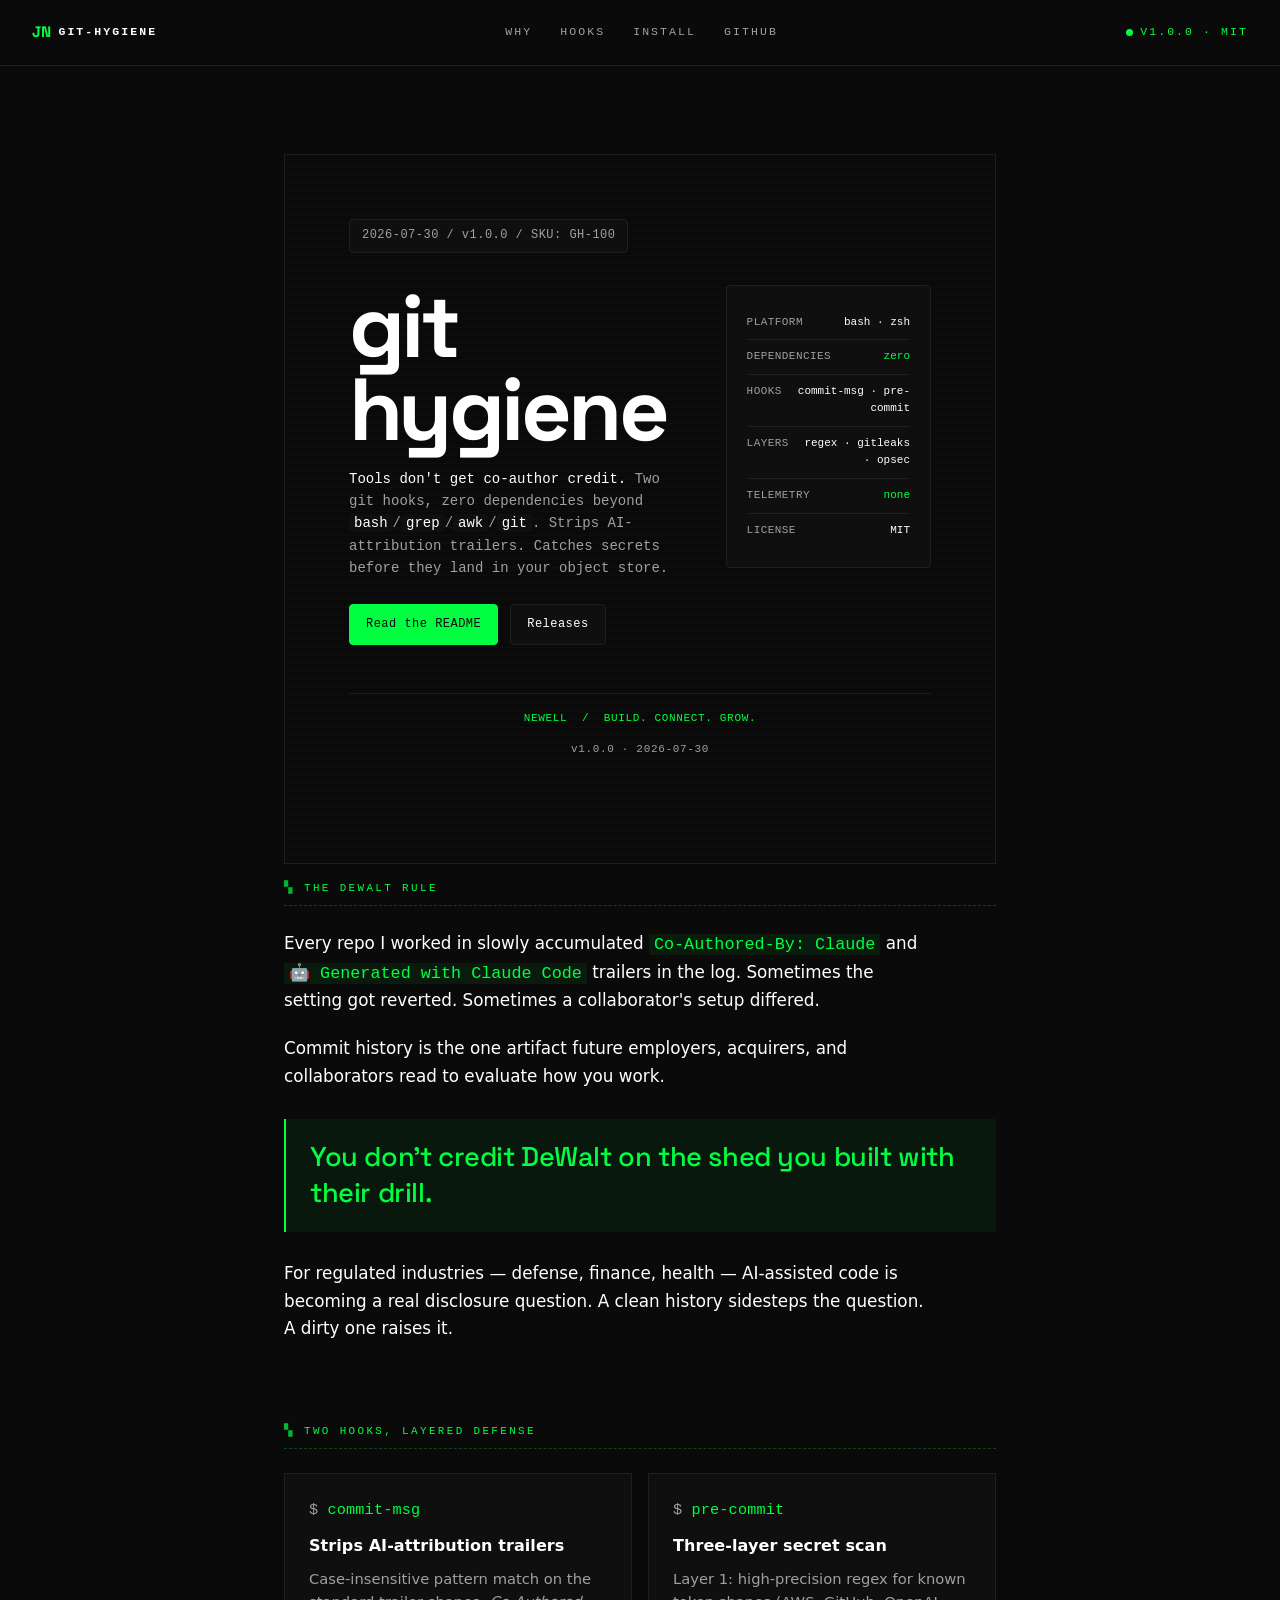
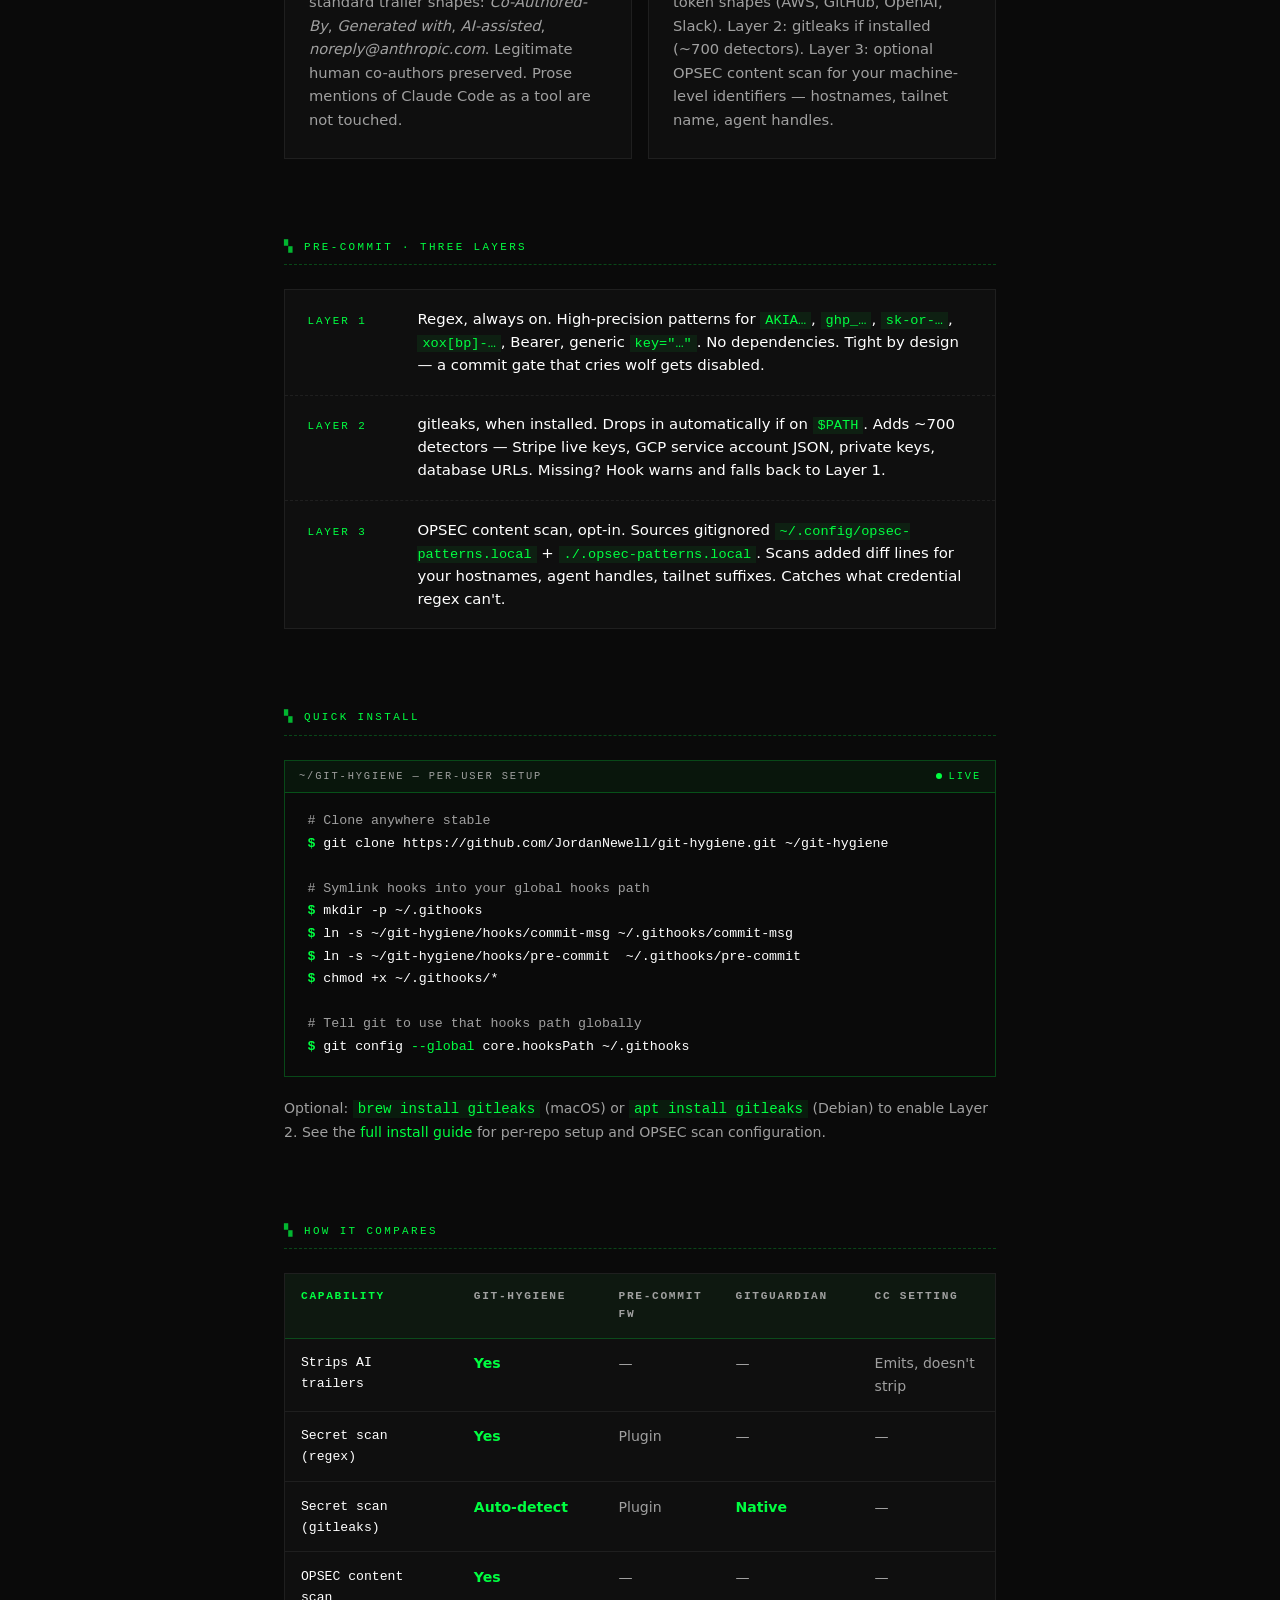
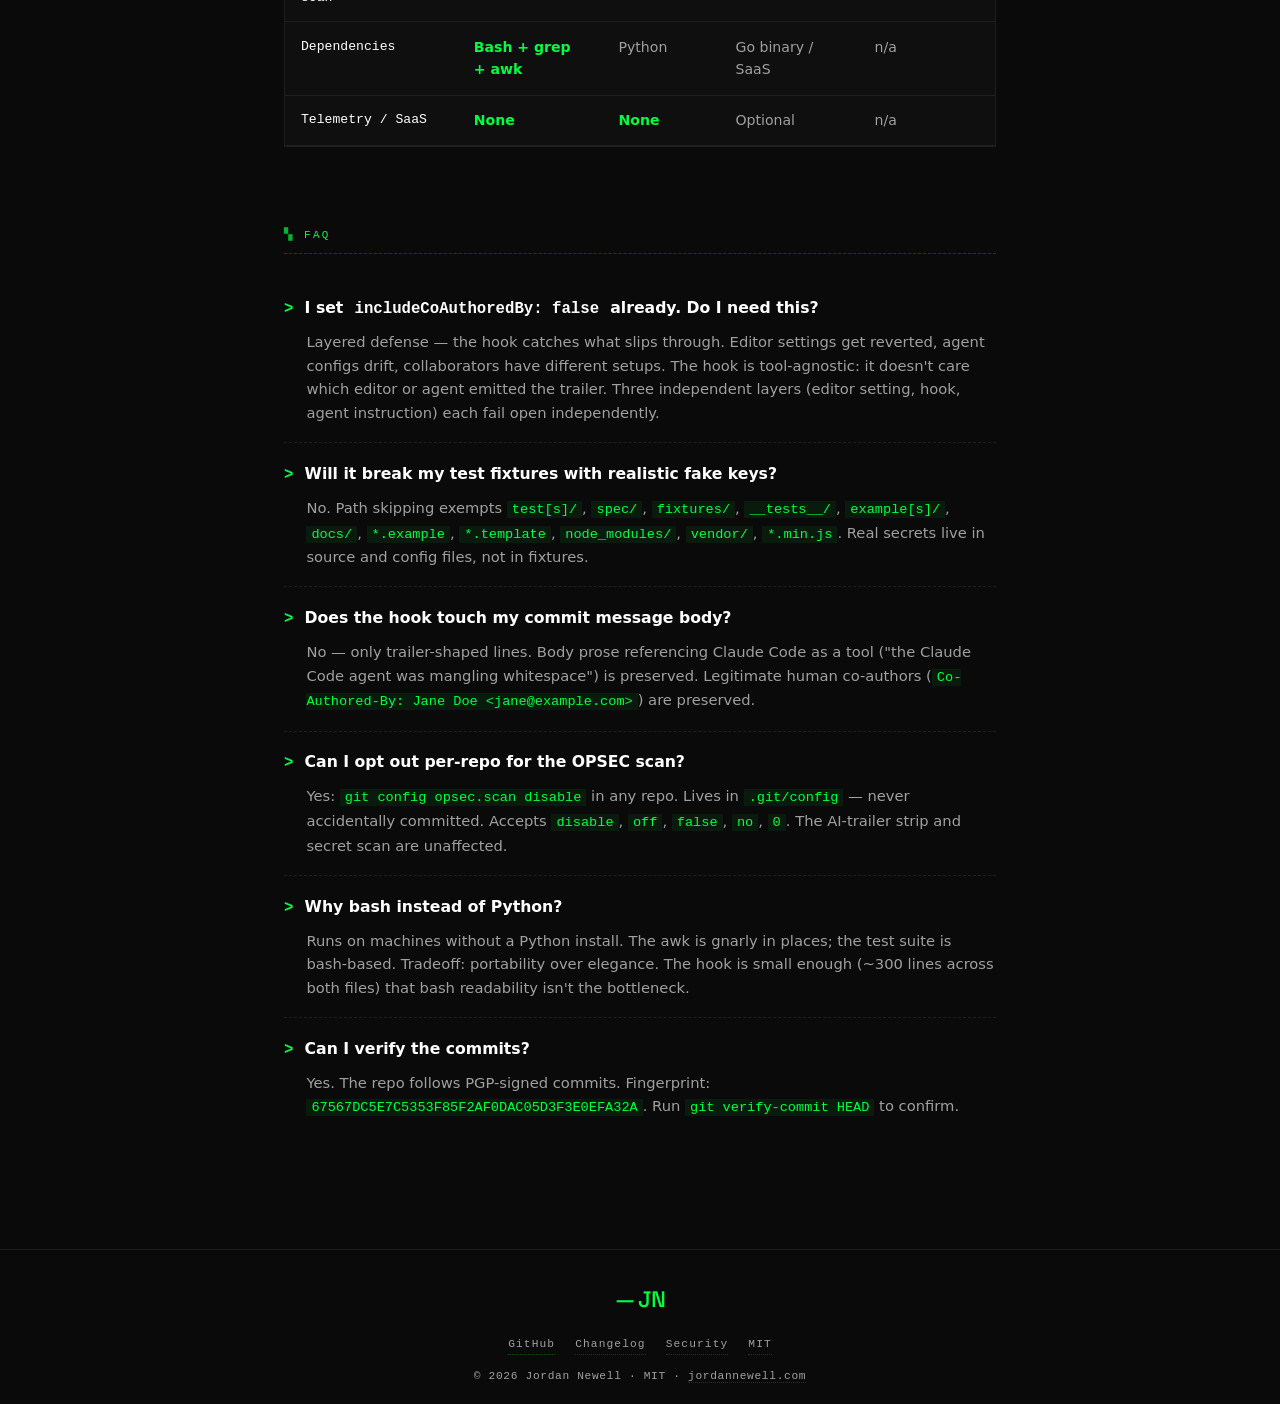
==== docs/index.html @ ba379418 "chore(favicon): wire up nmojibutton favicon links in head" ====
<!DOCTYPE html>
<html lang="en">
<head>
  <meta charset="UTF-8">
  <meta name="viewport" content="width=device-width, initial-scale=1.0">
  <meta name="description" content="git-hygiene — Local git hooks that strip AI-attribution trailers and catch secrets pre-commit. Bash, zero deps, no SaaS.">
  <meta name="author" content="Jordan Newell">
  <meta name="color-scheme" content="dark">
  <meta name="theme-color" content="#0A0A0A">
  <meta property="og:title" content="git-hygiene — Tools don't get co-author credit.">
  <meta property="og:description" content="Local git hooks that strip AI-attribution trailers and catch secrets pre-commit. Bash, zero deps, no SaaS.">
  <meta property="og:type" content="website">
  <meta property="og:url" content="https://jordannewell.github.io/git-hygiene/">
  <meta property="og:image" content="https://jordannewell.github.io/git-hygiene/assets/og.png">
  <meta property="og:image:width" content="1200">
  <meta property="og:image:height" content="630">
  <meta property="og:site_name" content="git-hygiene">
  <meta name="twitter:card" content="summary_large_image">
  <meta name="twitter:title" content="git-hygiene — Tools don't get co-author credit.">
  <meta name="twitter:description" content="Local git hooks that strip AI-attribution trailers and catch secrets pre-commit.">
  <meta name="twitter:image" content="https://jordannewell.github.io/git-hygiene/assets/og.png">
  <title>git-hygiene — Tools don't get co-author credit.</title>
  <link rel="preconnect" href="https://fonts.googleapis.com">
  <link rel="preconnect" href="https://fonts.gstatic.com" crossorigin>
  <link href="https://fonts.googleapis.com/css2?family=Space+Grotesk:wght@500;600;700&display=swap" rel="stylesheet">
  <link rel="stylesheet" href="assets/site.css">
  <style>
    :root {
      --bg:           #0A0A0A;
      --bg-elevated:  #0F0F0F;
      --green:        #00FF41;
      --accent:       #1AFF72;
      --green-soft:   rgba(0, 255, 65, 0.06);
      --green-line:   rgba(0, 255, 65, 0.25);
      --text:         #FFFFFF;
      --text-dim:     #A0A0A0;
      --muted:        #A0A0A0;
      --rule:         #1F1F1F;
      --sans:         system-ui, -apple-system, "Segoe UI", Roboto, sans-serif;
      --mono:         "JetBrains Mono", ui-monospace, "SF Mono", Menlo, Consolas, monospace;
      --display-hero: "Space Grotesk", system-ui, sans-serif;
      --maxw:         760px;
    }

    * { box-sizing: border-box; margin: 0; padding: 0; }
    html { -webkit-text-size-adjust: 100%; scroll-behavior: smooth; }

    body {
      background: var(--bg);
      color: var(--text);
      font-family: var(--sans);
      font-size: 16px;
      line-height: 1.6;
      font-weight: 400;
      -webkit-font-smoothing: antialiased;
      -moz-osx-font-smoothing: grayscale;
      overflow-x: hidden;
      min-height: 100vh;
      display: flex;
      flex-direction: column;
    }

    a {
      color: var(--green);
      text-decoration: none;
      border-bottom: 1px solid transparent;
      transition: border-color 0.15s ease, color 0.15s ease;
    }
    a:hover { border-bottom-color: var(--green); }

    /* ---------- top bar ---------- */
    .topbar {
      display: flex;
      justify-content: space-between;
      align-items: center;
      padding: 1.25rem 2rem;
      font-family: var(--mono);
      font-size: 0.72rem;
      letter-spacing: 0.18em;
      text-transform: uppercase;
      border-bottom: 1px solid var(--rule);
      position: sticky;
      top: 0;
      background: var(--bg);
      z-index: 50;
    }
    .topbar .brand {
      color: var(--text);
      font-weight: 600;
      display: inline-flex;
      align-items: center;
      gap: 0.5rem;
    }
    .topbar .brand .brand-mark {
      color: var(--green);
      font-family: var(--display-hero);
      font-weight: 700;
      font-size: 0.95rem;
      letter-spacing: -0.02em;
    }
    .topbar nav { display: flex; gap: 1.75rem; }
    .topbar nav a {
      color: var(--text-dim);
      border-bottom: none;
    }
    .topbar nav a:hover { color: var(--green); }
    .topbar .status {
      color: var(--green);
      display: inline-flex;
      align-items: center;
      gap: 0.45rem;
    }
    .topbar .status::before {
      content: "";
      width: 7px;
      height: 7px;
      border-radius: 50%;
      background: var(--green);
      animation: pulse 2.4s ease-in-out infinite;
    }
    @keyframes pulse {
      0%, 100% { opacity: 1; }
      50%      { opacity: 0.35; }
    }
    @media (prefers-reduced-motion: reduce) {
      .topbar .status::before { animation: none; }
    }
    @media (max-width: 600px) {
      .topbar { padding: 1rem 1.1rem; font-size: 0.65rem; }
      .topbar nav { gap: 1rem; }
      .topbar .status { display: none; }
    }

    /* ---------- layout ---------- */
    main {
      flex: 1;
      width: 100%;
      max-width: var(--maxw);
      margin: 0 auto;
      padding: 4.5rem 1.5rem 2rem;
    }
    @media (max-width: 600px) {
      main { padding: 2.5rem 1.1rem 1.5rem; }
    }

    section { margin-bottom: 5rem; }
    @media (max-width: 600px) { section { margin-bottom: 3.5rem; } }

    .section-label {
      font-family: var(--mono);
      font-size: 0.68rem;
      letter-spacing: 0.22em;
      text-transform: uppercase;
      color: var(--green);
      padding-bottom: 0.5rem;
      margin-bottom: 1.5rem;
      border-bottom: 1px dashed var(--green-line);
      display: flex;
      align-items: center;
      gap: 0.6rem;
    }
    .section-label::before {
      content: "▚";
      color: var(--green);
      opacity: 0.7;
    }

    /* ---------- hero ---------- */
    .hero {
      text-align: left;
      padding: 1rem 0 3rem;
    }
    .hero .eyebrow {
      display: inline-flex;
      align-items: center;
      gap: 0.55rem;
      font-family: var(--mono);
      font-size: 0.68rem;
      letter-spacing: 0.22em;
      text-transform: uppercase;
      color: var(--green);
      background: var(--green-soft);
      border: 1px solid var(--green-line);
      padding: 5px 11px;
      margin-bottom: 1.75rem;
    }
    .hero .eyebrow .dot {
      width: 6px;
      height: 6px;
      border-radius: 50%;
      background: var(--green);
      animation: pulse 2.4s ease-in-out infinite;
    }
    .hero h1 {
      font-family: var(--display-hero);
      font-weight: 600;
      font-size: clamp(2.6rem, 7vw, 4.6rem);
      line-height: 1.02;
      letter-spacing: -0.035em;
      color: var(--text);
      margin-bottom: 1.25rem;
    }
    .hero h1 .accent { color: var(--green); }
    .hero .tagline {
      font-family: var(--display-hero);
      font-weight: 500;
      font-size: clamp(1.1rem, 2.5vw, 1.4rem);
      line-height: 1.35;
      color: var(--text);
      max-width: 38ch;
      margin-bottom: 2.25rem;
      letter-spacing: -0.005em;
    }
    .hero .cta-row {
      display: flex;
      gap: 0.85rem;
      flex-wrap: wrap;
      align-items: center;
    }
    .btn {
      display: inline-flex;
      align-items: center;
      gap: 0.55rem;
      font-family: var(--mono);
      font-size: 0.78rem;
      letter-spacing: 0.12em;
      text-transform: uppercase;
      padding: 0.85rem 1.4rem;
      border: 1px solid var(--green-line);
      color: var(--text);
      background: transparent;
      transition: background 0.15s ease, border-color 0.15s ease, color 0.15s ease;
    }
    .btn:hover {
      background: var(--green-soft);
      border-color: var(--green);
      color: var(--green);
    }
    .btn-primary {
      background: var(--green);
      color: var(--bg);
      border-color: var(--green);
      font-weight: 600;
    }
    .btn-primary:hover {
      background: var(--accent);
      color: var(--bg);
      border-color: var(--accent);
    }
    .hero .meta-line {
      margin-top: 1.75rem;
      font-family: var(--mono);
      font-size: 0.7rem;
      letter-spacing: 0.14em;
      text-transform: uppercase;
      color: var(--muted);
    }
    .hero .meta-line .sep {
      color: var(--green);
      opacity: 0.5;
      margin: 0 0.55rem;
    }

    /* ---------- prose ---------- */
    .lede {
      font-size: 1.05rem;
      line-height: 1.65;
      color: var(--text);
      max-width: 60ch;
      margin-bottom: 1.25rem;
    }
    .pullquote {
      font-family: var(--display-hero);
      font-weight: 500;
      font-size: clamp(1.3rem, 3vw, 1.7rem);
      line-height: 1.35;
      color: var(--green);
      padding: 1.25rem 1.5rem;
      border-left: 2px solid var(--green);
      background: var(--green-soft);
      margin: 1.75rem 0;
      letter-spacing: -0.015em;
    }

    /* ---------- hook cards ---------- */
    .hooks {
      display: grid;
      grid-template-columns: 1fr 1fr;
      gap: 1rem;
    }
    @media (max-width: 640px) {
      .hooks { grid-template-columns: 1fr; }
    }
    .hook-card {
      border: 1px solid var(--rule);
      background: var(--bg-elevated);
      padding: 1.5rem 1.5rem 1.65rem;
      transition: border-color 0.18s ease;
    }
    .hook-card:hover {
      border-color: var(--green-line);
    }
    .hook-card .hook-name {
      font-family: var(--mono);
      font-size: 0.95rem;
      color: var(--green);
      margin-bottom: 0.65rem;
      letter-spacing: 0.01em;
    }
    .hook-card .hook-name::before {
      content: "$ ";
      color: var(--muted);
    }
    .hook-card h3 {
      font-family: var(--sans);
      font-size: 1rem;
      font-weight: 600;
      color: var(--text);
      margin-bottom: 0.5rem;
      letter-spacing: 0.005em;
    }
    .hook-card p {
      font-size: 0.92rem;
      line-height: 1.6;
      color: var(--text-dim);
    }

    /* ---------- three-layer scan ---------- */
    .layers {
      display: flex;
      flex-direction: column;
      border: 1px solid var(--rule);
      background: var(--bg-elevated);
    }
    .layer {
      display: grid;
      grid-template-columns: 90px 1fr;
      gap: 1.25rem;
      padding: 1.1rem 1.4rem;
      border-bottom: 1px dashed var(--rule);
      align-items: baseline;
    }
    .layer:last-child { border-bottom: none; }
    @media (max-width: 540px) {
      .layer { grid-template-columns: 1fr; gap: 0.35rem; padding: 1rem 1.1rem; }
    }
    .layer-label {
      font-family: var(--mono);
      font-size: 0.68rem;
      letter-spacing: 0.18em;
      text-transform: uppercase;
      color: var(--green);
    }
    .layer-body { font-size: 0.93rem; line-height: 1.55; color: var(--text); }
    .layer-body code {
      font-family: var(--mono);
      font-size: 0.85rem;
      color: var(--green);
      background: rgba(0, 255, 65, 0.07);
      padding: 1px 5px;
    }

    /* ---------- code block (install) ---------- */
    .terminal-block {
      background: var(--bg);
      border: 1px solid var(--green-line);
      font-family: var(--mono);
      overflow: hidden;
      position: relative;
    }
    .terminal-block .term-bar {
      display: flex;
      align-items: center;
      justify-content: space-between;
      padding: 7px 14px;
      background: rgba(0, 255, 65, 0.05);
      border-bottom: 1px solid var(--green-line);
      font-size: 0.65rem;
      letter-spacing: 0.18em;
      text-transform: uppercase;
      color: var(--text-dim);
    }
    .terminal-block .term-bar .live {
      display: inline-flex;
      align-items: center;
      gap: 0.4rem;
      color: var(--green);
    }
    .terminal-block .term-bar .live::before {
      content: "";
      width: 6px;
      height: 6px;
      border-radius: 50%;
      background: var(--green);
      animation: pulse 2.4s ease-in-out infinite;
    }
    .terminal-block pre {
      padding: 1.1rem 1.4rem;
      font-size: 0.83rem;
      line-height: 1.7;
      color: var(--text);
      overflow-x: auto;
      position: relative;
      z-index: 1;
    }
    .terminal-block pre .prompt { color: var(--green); font-weight: 700; }
    .terminal-block pre .comment { color: var(--muted); }
    .terminal-block pre .flag { color: var(--green); }

    /* ---------- comparison table ---------- */
    .compare-wrap {
      border: 1px solid var(--rule);
      background: var(--bg-elevated);
      overflow-x: auto;
    }
    table.compare {
      width: 100%;
      border-collapse: collapse;
      font-size: 0.88rem;
      min-width: 540px;
    }
    table.compare th, table.compare td {
      padding: 0.85rem 1rem;
      text-align: left;
      border-bottom: 1px solid var(--rule);
      vertical-align: top;
    }
    table.compare thead th {
      font-family: var(--mono);
      font-size: 0.7rem;
      letter-spacing: 0.15em;
      text-transform: uppercase;
      color: var(--text-dim);
      background: rgba(0, 255, 65, 0.04);
      border-bottom: 1px solid var(--green-line);
    }
    table.compare thead th:first-child {
      color: var(--green);
    }
    table.compare tbody tr:hover {
      background: rgba(0, 255, 65, 0.03);
    }
    table.compare td:first-child {
      font-family: var(--mono);
      font-size: 0.82rem;
      color: var(--text);
    }
    table.compare .yes { color: var(--green); font-weight: 600; }
    table.compare .no { color: var(--muted); }
    table.compare .partial { color: var(--text-dim); }

    /* ---------- faq ---------- */
    .faq-item {
      border-bottom: 1px dashed var(--rule);
      padding: 1.1rem 0;
    }
    .faq-item:first-child { padding-top: 0; }
    .faq-item:last-child { border-bottom: none; }
    .faq-item .q {
      font-family: var(--sans);
      font-size: 0.98rem;
      font-weight: 600;
      color: var(--text);
      margin-bottom: 0.5rem;
      display: flex;
      gap: 0.7rem;
      align-items: baseline;
    }
    .faq-item .q::before {
      content: ">";
      color: var(--green);
      font-family: var(--mono);
      flex: 0 0 auto;
    }
    .faq-item .a {
      font-size: 0.92rem;
      line-height: 1.6;
      color: var(--text-dim);
      padding-left: 1.4rem;
    }
    .faq-item .a code {
      font-family: var(--mono);
      font-size: 0.85rem;
      color: var(--green);
      background: rgba(0, 255, 65, 0.07);
      padding: 1px 5px;
    }

    /* ---------- footer ---------- */
    footer {
      border-top: 1px solid var(--rule);
      padding: 2rem 1.5rem 2.5rem;
      font-family: var(--mono);
      font-size: 0.7rem;
      letter-spacing: 0.1em;
      color: var(--muted);
      display: flex;
      flex-direction: column;
      align-items: center;
      gap: 0.85rem;
      text-align: center;
    }
    footer .monogram {
      font-family: var(--display-hero);
      font-weight: 500;
      font-size: 1.4rem;
      letter-spacing: -0.04em;
      color: var(--green);
      margin-bottom: 0.3rem;
    }
    footer a {
      color: var(--text-dim);
      border-bottom: 1px dotted var(--green-line);
    }
    footer a:hover {
      color: var(--green);
      border-bottom-color: var(--green);
    }
    footer .legal-row {
      display: flex;
      gap: 1.25rem;
      flex-wrap: wrap;
      justify-content: center;
    }
    footer .copyright {
      letter-spacing: 0.06em;
    }
  </style>
</head>
<body>

<header class="topbar">
  <a href="/" class="brand">
    <span class="brand-mark">JN</span>
    <span>git-hygiene</span>
  </a>
  <nav>
    <a href="#rule">Why</a>
    <a href="#hooks">Hooks</a>
    <a href="#install">Install</a>
    <a href="https://github.com/JordanNewell/git-hygiene">GitHub</a>
  </nav>
  <span class="status">v1.0.0 · MIT</span>
</header>

<main>

  <section class="gh-hero" id="top">
    <div class="gh-hero__scanlines" aria-hidden="true"></div>
    <div class="gh-hero__inner">
        <span class="gh-receipt">2026-07-30 / v1.0.0 / SKU: GH-100</span>

        <div class="gh-hero__grid">
            <div class="gh-hero__copy">
                <h1 class="gh-wordmark">git hygiene</h1>
                <p class="gh-tagline">
                    <strong>Tools don't get co-author credit.</strong>
                    Two git hooks, zero dependencies beyond <code>bash</code>/<code>grep</code>/<code>awk</code>/<code>git</code>.
                    Strips AI-attribution trailers. Catches secrets before they land in your object store.
                </p>
                <p class="gh-cta">
                    <a class="gh-cta__primary" href="https://github.com/JordanNewell/git-hygiene#readme">Read the README</a>
                    <a class="gh-cta__secondary" href="https://github.com/JordanNewell/git-hygiene/releases">Releases</a>
                </p>
            </div>

            <aside class="gh-spec" aria-label="Project specifications">
                <div class="gh-spec__row"><span class="gh-spec__key">PLATFORM</span>     <span class="gh-spec__val">bash · zsh</span></div>
                <div class="gh-spec__row"><span class="gh-spec__key">DEPENDENCIES</span> <span class="gh-spec__val ok">zero</span></div>
                <div class="gh-spec__row"><span class="gh-spec__key">HOOKS</span>        <span class="gh-spec__val">commit-msg · pre-commit</span></div>
                <div class="gh-spec__row"><span class="gh-spec__key">LAYERS</span>       <span class="gh-spec__val">regex · gitleaks · opsec</span></div>
                <div class="gh-spec__row"><span class="gh-spec__key">TELEMETRY</span>    <span class="gh-spec__val ok">none</span></div>
                <div class="gh-spec__row"><span class="gh-spec__key">LICENSE</span>      <span class="gh-spec__val">MIT</span></div>
            </aside>
        </div>

        <footer class="gh-hero__footer">
            <span class="gh-brand">NEWELL &nbsp;/&nbsp; BUILD. CONNECT. GROW.</span>
            <span class="gh-meta">v1.0.0 · 2026-07-30</span>
        </footer>
    </div>
  </section>

  <section id="rule">
    <div class="section-label">The DeWalt rule</div>
    <p class="lede">Every repo I worked in slowly accumulated <code style="font-family:var(--mono);color:var(--green);background:rgba(0,255,65,0.07);padding:1px 5px;">Co-Authored-By: Claude</code> and <code style="font-family:var(--mono);color:var(--green);background:rgba(0,255,65,0.07);padding:1px 5px;">🤖 Generated with Claude Code</code> trailers in the log. Sometimes the setting got reverted. Sometimes a collaborator's setup differed.</p>
    <p class="lede">Commit history is the one artifact future employers, acquirers, and collaborators read to evaluate how you work.</p>
    <div class="pullquote">You don't credit DeWalt on the shed you built with their drill.</div>
    <p class="lede">For regulated industries — defense, finance, health — AI-assisted code is becoming a real disclosure question. A clean history sidesteps the question. A dirty one raises it.</p>
  </section>

  <section id="hooks">
    <div class="section-label">Two hooks, layered defense</div>
    <div class="hooks">
      <div class="hook-card">
        <div class="hook-name">commit-msg</div>
        <h3>Strips AI-attribution trailers</h3>
        <p>Case-insensitive pattern match on the standard trailer shapes: <em>Co-Authored-By</em>, <em>Generated with</em>, <em>AI-assisted</em>, <em>noreply@anthropic.com</em>. Legitimate human co-authors preserved. Prose mentions of Claude Code as a tool are not touched.</p>
      </div>
      <div class="hook-card">
        <div class="hook-name">pre-commit</div>
        <h3>Three-layer secret scan</h3>
        <p>Layer 1: high-precision regex for known token shapes (AWS, GitHub, OpenAI, Slack). Layer 2: gitleaks if installed (~700 detectors). Layer 3: optional OPSEC content scan for your machine-level identifiers — hostnames, tailnet name, agent handles.</p>
      </div>
    </div>
  </section>

  <section id="layers">
    <div class="section-label">pre-commit · three layers</div>
    <div class="layers">
      <div class="layer">
        <div class="layer-label">Layer 1</div>
        <div class="layer-body">Regex, always on. High-precision patterns for <code>AKIA…</code>, <code>ghp_…</code>, <code>sk-or-…</code>, <code>xox[bp]-…</code>, Bearer, generic <code>key="…"</code>. No dependencies. Tight by design — a commit gate that cries wolf gets disabled.</div>
      </div>
      <div class="layer">
        <div class="layer-label">Layer 2</div>
        <div class="layer-body">gitleaks, when installed. Drops in automatically if on <code>$PATH</code>. Adds ~700 detectors — Stripe live keys, GCP service account JSON, private keys, database URLs. Missing? Hook warns and falls back to Layer 1.</div>
      </div>
      <div class="layer">
        <div class="layer-label">Layer 3</div>
        <div class="layer-body">OPSEC content scan, opt-in. Sources gitignored <code>~/.config/opsec-patterns.local</code> + <code>./.opsec-patterns.local</code>. Scans added diff lines for your hostnames, agent handles, tailnet suffixes. Catches what credential regex can't.</div>
      </div>
    </div>
  </section>

  <section id="install">
    <div class="section-label">Quick install</div>
    <div class="terminal-block">
      <div class="term-bar">
        <span>~/git-hygiene — per-user setup</span>
        <span class="live">live</span>
      </div>
<pre><span class="comment"># Clone anywhere stable</span>
<span class="prompt">$</span> git clone https://github.com/JordanNewell/git-hygiene.git ~/git-hygiene

<span class="comment"># Symlink hooks into your global hooks path</span>
<span class="prompt">$</span> mkdir -p ~/.githooks
<span class="prompt">$</span> ln -s ~/git-hygiene/hooks/commit-msg ~/.githooks/commit-msg
<span class="prompt">$</span> ln -s ~/git-hygiene/hooks/pre-commit  ~/.githooks/pre-commit
<span class="prompt">$</span> chmod +x ~/.githooks/*

<span class="comment"># Tell git to use that hooks path globally</span>
<span class="prompt">$</span> git config <span class="flag">--global</span> core.hooksPath ~/.githooks</pre>
    </div>
    <p style="margin-top:1.25rem;font-size:0.88rem;color:var(--text-dim);">Optional: <code style="font-family:var(--mono);color:var(--green);background:rgba(0,255,65,0.07);padding:1px 5px;">brew install gitleaks</code> (macOS) or <code style="font-family:var(--mono);color:var(--green);background:rgba(0,255,65,0.07);padding:1px 5px;">apt install gitleaks</code> (Debian) to enable Layer 2. See the <a href="https://github.com/JordanNewell/git-hygiene#install">full install guide</a> for per-repo setup and OPSEC scan configuration.</p>
  </section>

  <section id="compare">
    <div class="section-label">How it compares</div>
    <div class="compare-wrap">
      <table class="compare">
        <thead>
          <tr>
            <th>Capability</th>
            <th>git-hygiene</th>
            <th>pre-commit fw</th>
            <th>GitGuardian</th>
            <th>CC setting</th>
          </tr>
        </thead>
        <tbody>
          <tr>
            <td>Strips AI trailers</td>
            <td class="yes">Yes</td>
            <td class="no">—</td>
            <td class="no">—</td>
            <td class="partial">Emits, doesn't strip</td>
          </tr>
          <tr>
            <td>Secret scan (regex)</td>
            <td class="yes">Yes</td>
            <td class="partial">Plugin</td>
            <td class="no">—</td>
            <td class="no">—</td>
          </tr>
          <tr>
            <td>Secret scan (gitleaks)</td>
            <td class="yes">Auto-detect</td>
            <td class="partial">Plugin</td>
            <td class="yes">Native</td>
            <td class="no">—</td>
          </tr>
          <tr>
            <td>OPSEC content scan</td>
            <td class="yes">Yes</td>
            <td class="no">—</td>
            <td class="no">—</td>
            <td class="no">—</td>
          </tr>
          <tr>
            <td>Dependencies</td>
            <td class="yes">Bash + grep + awk</td>
            <td class="partial">Python</td>
            <td class="partial">Go binary / SaaS</td>
            <td class="no">n/a</td>
          </tr>
          <tr>
            <td>Telemetry / SaaS</td>
            <td class="yes">None</td>
            <td class="yes">None</td>
            <td class="partial">Optional</td>
            <td class="no">n/a</td>
          </tr>
        </tbody>
      </table>
    </div>
  </section>

  <section id="faq">
    <div class="section-label">FAQ</div>
    <div class="faq-item">
      <div class="q">I set <code>includeCoAuthoredBy: false</code> already. Do I need this?</div>
      <div class="a">Layered defense — the hook catches what slips through. Editor settings get reverted, agent configs drift, collaborators have different setups. The hook is tool-agnostic: it doesn't care which editor or agent emitted the trailer. Three independent layers (editor setting, hook, agent instruction) each fail open independently.</div>
    </div>
    <div class="faq-item">
      <div class="q">Will it break my test fixtures with realistic fake keys?</div>
      <div class="a">No. Path skipping exempts <code>test[s]/</code>, <code>spec/</code>, <code>fixtures/</code>, <code>__tests__/</code>, <code>example[s]/</code>, <code>docs/</code>, <code>*.example</code>, <code>*.template</code>, <code>node_modules/</code>, <code>vendor/</code>, <code>*.min.js</code>. Real secrets live in source and config files, not in fixtures.</div>
    </div>
    <div class="faq-item">
      <div class="q">Does the hook touch my commit message body?</div>
      <div class="a">No — only trailer-shaped lines. Body prose referencing Claude Code as a tool ("the Claude Code agent was mangling whitespace") is preserved. Legitimate human co-authors (<code>Co-Authored-By: Jane Doe &lt;jane@example.com&gt;</code>) are preserved.</div>
    </div>
    <div class="faq-item">
      <div class="q">Can I opt out per-repo for the OPSEC scan?</div>
      <div class="a">Yes: <code>git config opsec.scan disable</code> in any repo. Lives in <code>.git/config</code> — never accidentally committed. Accepts <code>disable</code>, <code>off</code>, <code>false</code>, <code>no</code>, <code>0</code>. The AI-trailer strip and secret scan are unaffected.</div>
    </div>
    <div class="faq-item">
      <div class="q">Why bash instead of Python?</div>
      <div class="a">Runs on machines without a Python install. The awk is gnarly in places; the test suite is bash-based. Tradeoff: portability over elegance. The hook is small enough (~300 lines across both files) that bash readability isn't the bottleneck.</div>
    </div>
    <div class="faq-item">
      <div class="q">Can I verify the commits?</div>
      <div class="a">Yes. The repo follows PGP-signed commits. Fingerprint: <code>67567DC5E7C5353F85F2AF0DAC05D3F3E0EFA32A</code>. Run <code>git verify-commit HEAD</code> to confirm.</div>
    </div>
  </section>

</main>

<footer>
  <div class="monogram">— JN</div>
  <div class="legal-row">
    <a href="https://github.com/JordanNewell/git-hygiene">GitHub</a>
    <a href="https://github.com/JordanNewell/git-hygiene/blob/main/CHANGELOG.md">Changelog</a>
    <a href="https://github.com/JordanNewell/git-hygiene/security/policy">Security</a>
    <a href="https://github.com/JordanNewell/git-hygiene/blob/main/LICENSE">MIT</a>
  </div>
  <div class="copyright">© 2026 Jordan Newell · MIT · <a href="https://jordannewell.com">jordannewell.com</a></div>
</footer>

</body>
</html>
---- docs/assets/site.css ----
/* git-hygiene datasheet hero — NEWELL brand system (tokens from tokens.json)
   Scoped under .gh-hero* to avoid clashing with the page's inline styles.
   The page already defines global --bg / --green / --accent / --text / --muted / --rule
   via :root in its inline <style> block; we re-declare here with our own names so the
   hero is self-contained regardless of where it's dropped. */

.gh-hero {
    --gh-bg: #0A0A0A;
    --gh-surface: #0F0F0F;
    --gh-border: #1F1F1F;
    --gh-text: #FFFFFF;
    --gh-muted: #A0A0A0;
    --gh-primary: #00FF41;
    --gh-accent: #1AFF72;
    --gh-radius-sm: 4px;
    --gh-radius-md: 8px;

    display: block;
    padding: 64px;
    border: 1px solid var(--gh-border);
    margin: 16px 0;
    position: relative;
    overflow: hidden;
}

.gh-hero__scanlines {
    position: absolute; inset: 0;
    background: repeating-linear-gradient(
        0deg, transparent 0 7px, rgba(255,255,255,0.015) 7px 8px
    );
    pointer-events: none;
}

.gh-hero__inner {
    position: relative;
    max-width: 1200px;
    margin: 0 auto;
}

.gh-receipt {
    display: inline-block;
    padding: 6px 12px;
    background: var(--gh-surface);
    border: 1px solid var(--gh-border);
    border-radius: var(--gh-radius-sm);
    font-family: "JetBrains Mono", ui-monospace, monospace;
    font-size: 12px;
    color: var(--gh-muted);
    letter-spacing: 0.04em;
}

.gh-hero__grid {
    display: grid;
    grid-template-columns: 1.6fr 1fr;
    gap: 48px;
    margin-top: 32px;
}

.gh-wordmark {
    font-family: "Space Grotesk", system-ui, sans-serif;
    font-weight: 700;
    font-size: clamp(44px, 8vw, 88px);
    letter-spacing: -0.04em;
    line-height: 0.95;
    margin: 0 0 16px;
    color: var(--gh-text);
}

.gh-tagline {
    font-family: "JetBrains Mono", ui-monospace, monospace;
    font-size: 14px;
    line-height: 1.6;
    color: var(--gh-muted);
    max-width: 520px;
}
.gh-tagline strong { color: var(--gh-text); font-weight: 500; }
.gh-tagline code {
    font-family: inherit;
    color: var(--gh-text);
    background: var(--gh-surface);
    padding: 1px 5px;
    border-radius: var(--gh-radius-sm);
}

.gh-cta { margin-top: 24px; display: flex; gap: 12px; flex-wrap: wrap; }
.gh-cta__primary, .gh-cta__secondary {
    display: inline-block;
    padding: 10px 16px;
    font-family: "JetBrains Mono", monospace;
    font-size: 12px;
    font-weight: 500;
    letter-spacing: 0.04em;
    text-decoration: none;
    border: 1px solid var(--gh-border);
    border-radius: var(--gh-radius-sm);
    transition: border-color 120ms ease;
}
.gh-cta__primary {
    background: var(--gh-primary);
    color: var(--gh-bg);
    border-color: var(--gh-primary);
}
.gh-cta__primary:hover  { border-color: var(--gh-accent); }
.gh-cta__primary:focus-visible  { outline: 2px solid var(--gh-accent); outline-offset: 2px; }
.gh-cta__secondary { background: var(--gh-surface); color: var(--gh-text); }
.gh-cta__secondary:hover { border-color: var(--gh-muted); }
.gh-cta__secondary:focus-visible { outline: 2px solid var(--gh-accent); outline-offset: 2px; }

.gh-spec {
    background: var(--gh-surface);
    border: 1px solid var(--gh-border);
    border-radius: var(--gh-radius-sm);
    padding: 20px;
    font-family: "JetBrains Mono", ui-monospace, monospace;
    font-size: 11px;
    align-self: start;
}
.gh-spec__row {
    display: flex;
    justify-content: space-between;
    gap: 12px;
    padding: 8px 0;
    border-bottom: 1px solid var(--gh-border);
}
.gh-spec__row:last-child { border-bottom: none; }
.gh-spec__key { color: var(--gh-muted); letter-spacing: 0.04em; }
.gh-spec__val { color: var(--gh-text); text-align: right; }
.gh-spec__val.ok { color: var(--gh-primary); }

.gh-hero__footer {
    display: flex;
    justify-content: space-between;
    align-items: center;
    border-top: 1px solid var(--gh-border);
    padding-top: 16px;
    margin-top: 48px;
    font-family: "JetBrains Mono", ui-monospace, monospace;
    font-size: 11px;
    letter-spacing: 0.06em;
}
.gh-brand { color: var(--gh-primary); }
.gh-meta  { color: var(--gh-muted); }

@media (max-width: 720px) {
    .gh-hero { padding: 32px; margin: 0; border: none; }
    .gh-hero__grid { grid-template-columns: 1fr; }
}
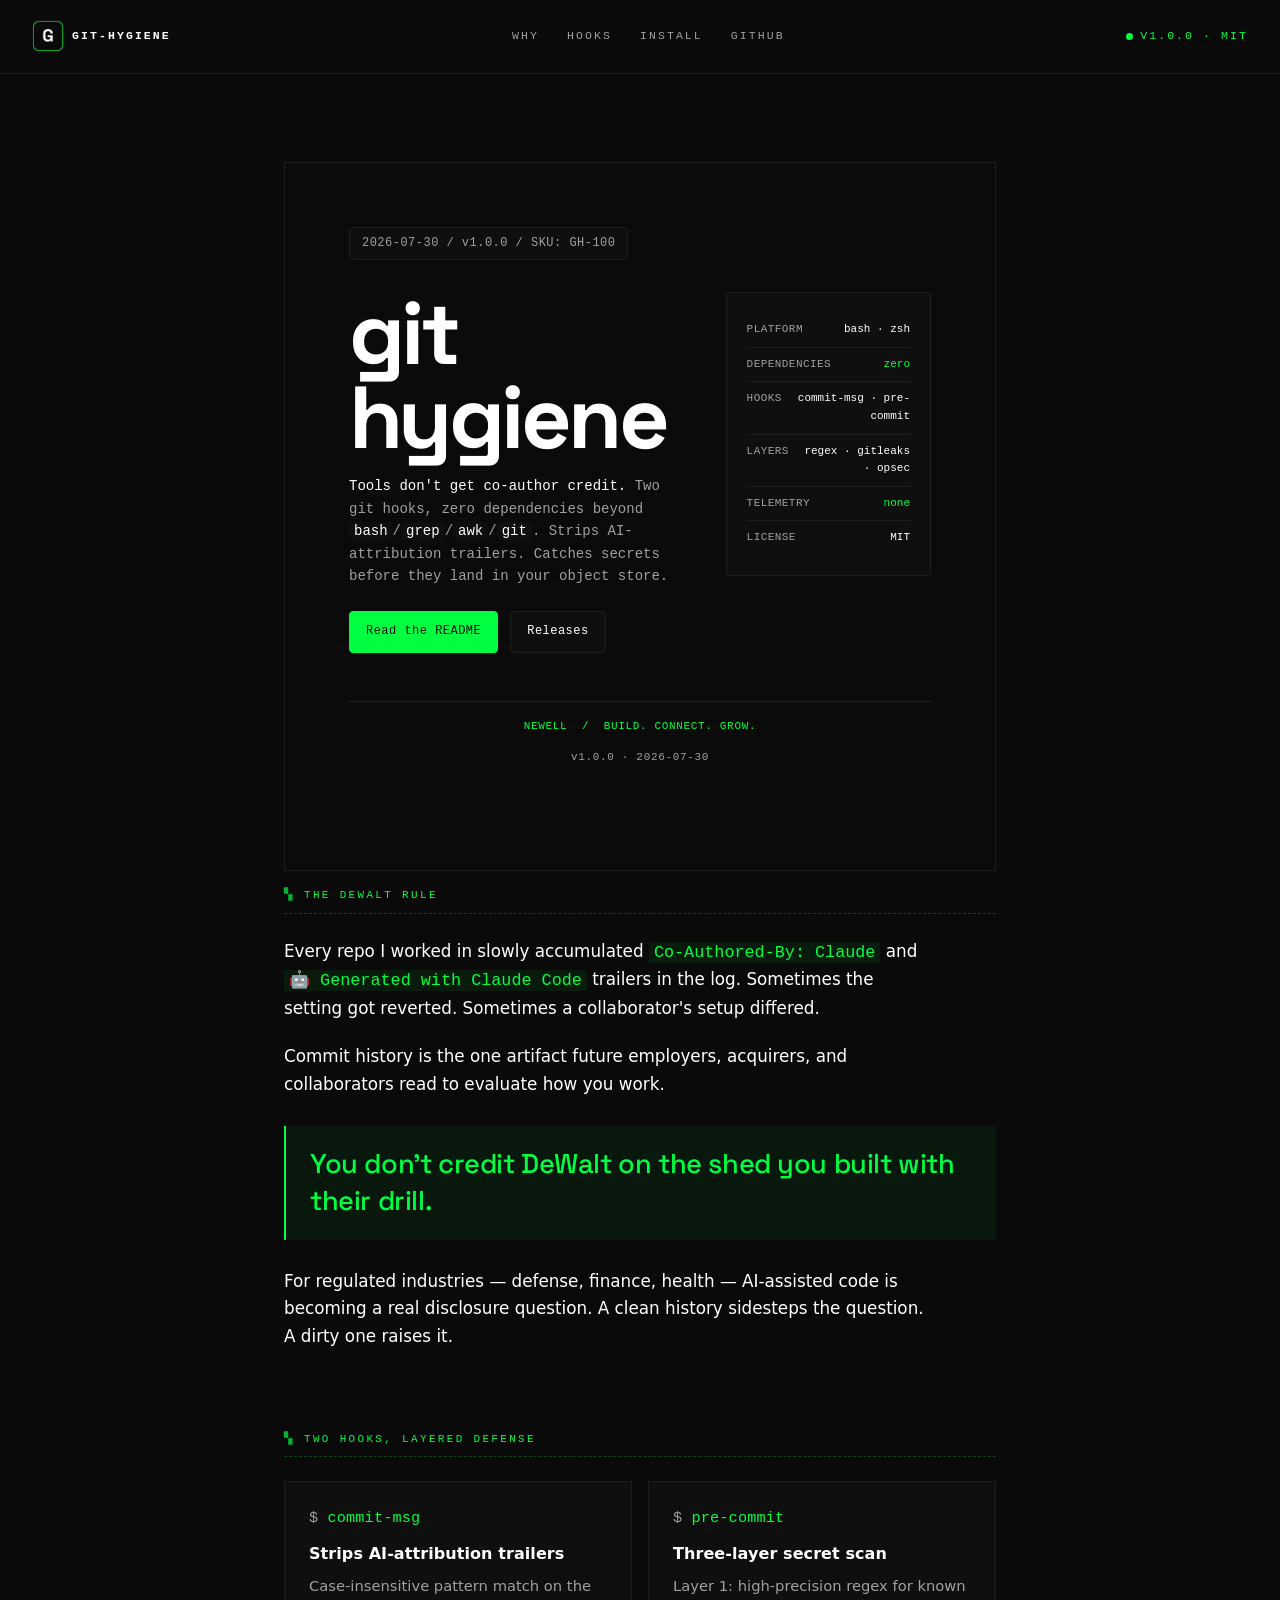
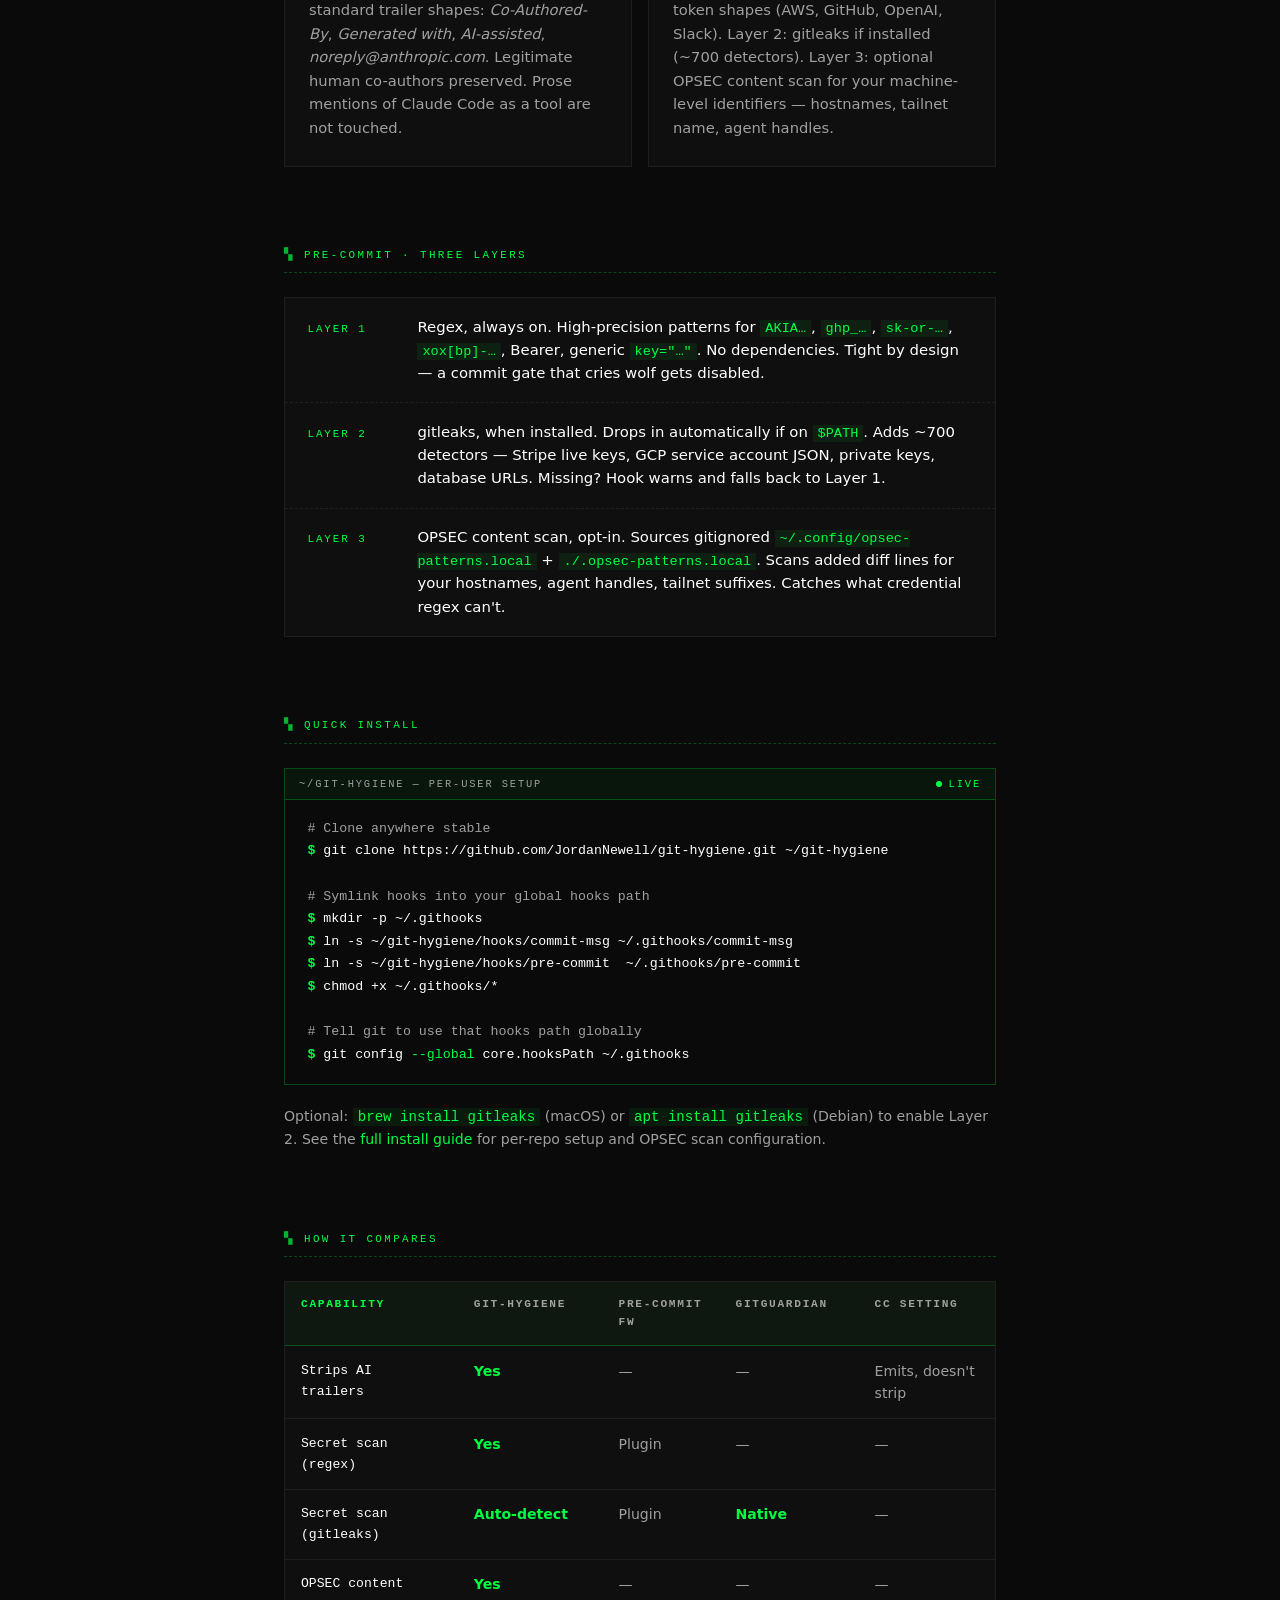
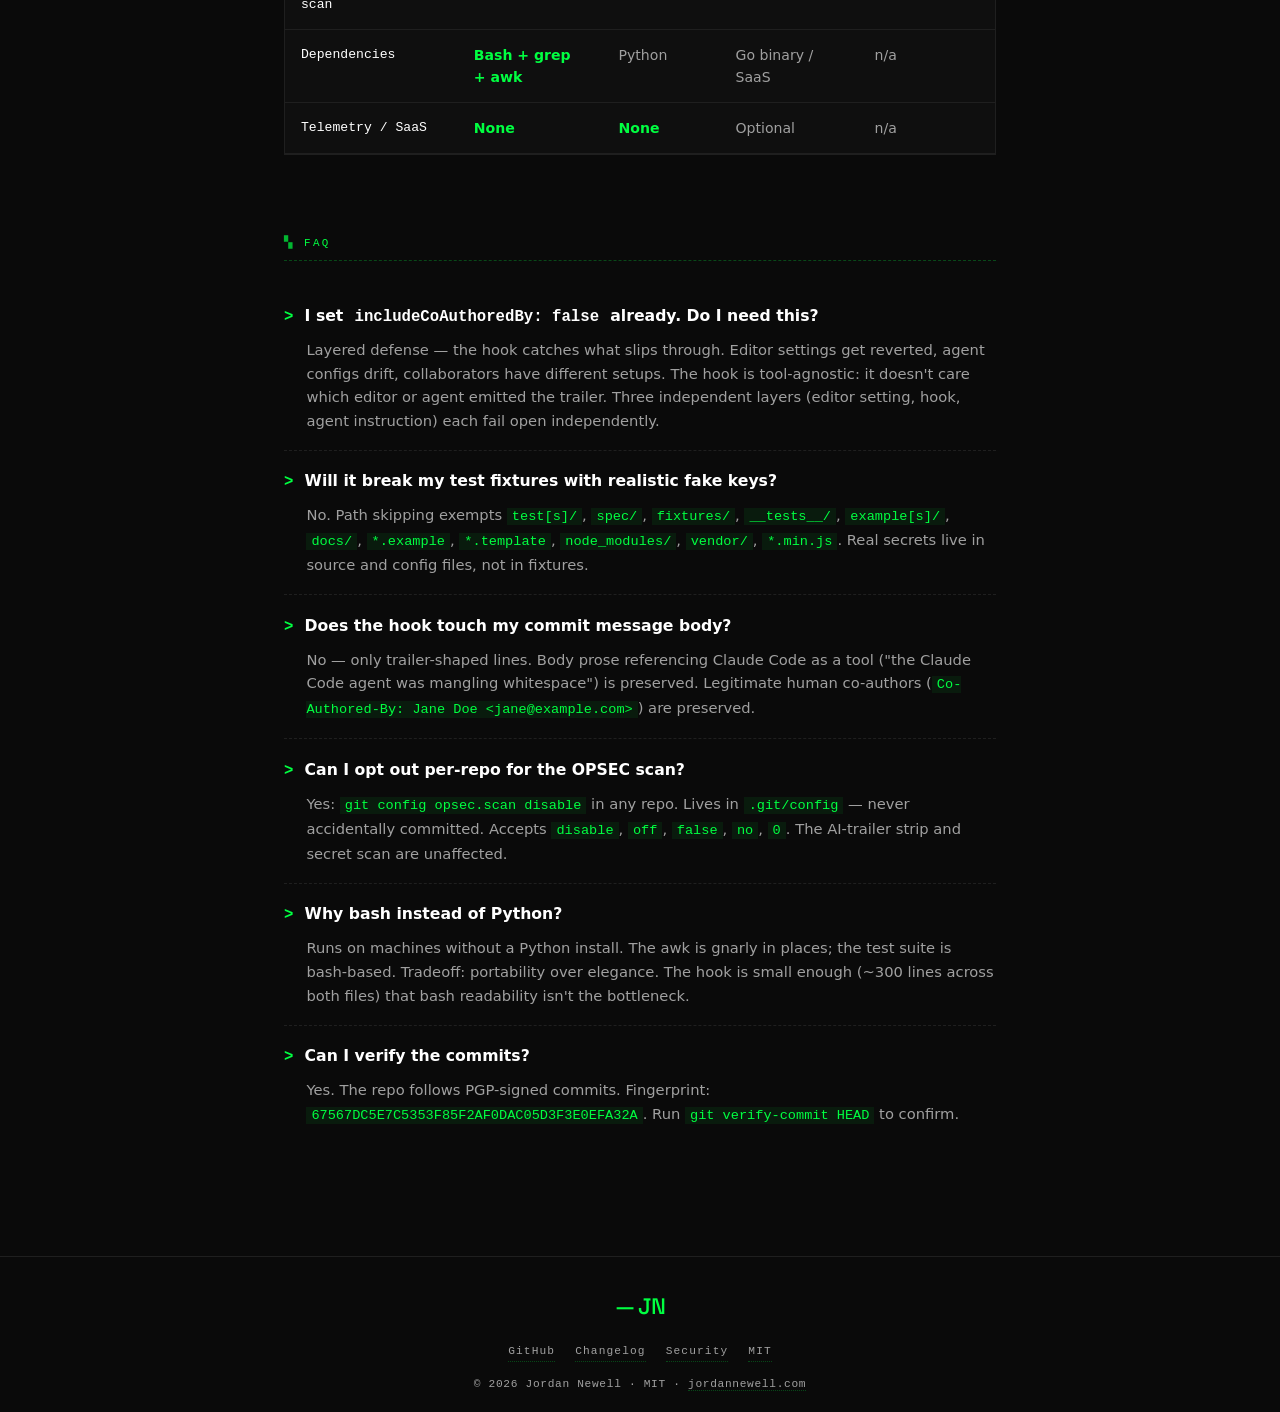
==== commit fc76bb4b: "chore(brand): use per-letter favicon as menu logo (git-hygiene)" ====
--- a/docs/index.html
+++ b/docs/index.html
@@ -1,751 +1,755 @@
-<!DOCTYPE html>
-<html lang="en">
-<head>
-  <meta charset="UTF-8">
-  <meta name="viewport" content="width=device-width, initial-scale=1.0">
-  <meta name="description" content="git-hygiene — Local git hooks that strip AI-attribution trailers and catch secrets pre-commit. Bash, zero deps, no SaaS.">
-  <meta name="author" content="Jordan Newell">
-  <meta name="color-scheme" content="dark">
-  <meta name="theme-color" content="#0A0A0A">
-  <meta property="og:title" content="git-hygiene — Tools don't get co-author credit.">
-  <meta property="og:description" content="Local git hooks that strip AI-attribution trailers and catch secrets pre-commit. Bash, zero deps, no SaaS.">
-  <meta property="og:type" content="website">
-  <meta property="og:url" content="https://jordannewell.github.io/git-hygiene/">
-  <meta property="og:image" content="https://jordannewell.github.io/git-hygiene/assets/og.png">
-  <meta property="og:image:width" content="1200">
-  <meta property="og:image:height" content="630">
-  <meta property="og:site_name" content="git-hygiene">
-  <meta name="twitter:card" content="summary_large_image">
-  <meta name="twitter:title" content="git-hygiene — Tools don't get co-author credit.">
-  <meta name="twitter:description" content="Local git hooks that strip AI-attribution trailers and catch secrets pre-commit.">
-  <meta name="twitter:image" content="https://jordannewell.github.io/git-hygiene/assets/og.png">
-  <title>git-hygiene — Tools don't get co-author credit.</title>
-  <link rel="preconnect" href="https://fonts.googleapis.com">
-  <link rel="preconnect" href="https://fonts.gstatic.com" crossorigin>
-  <link href="https://fonts.googleapis.com/css2?family=Space+Grotesk:wght@500;600;700&display=swap" rel="stylesheet">
-  <link rel="stylesheet" href="assets/site.css">
-  <style>
-    :root {
-      --bg:           #0A0A0A;
-      --bg-elevated:  #0F0F0F;
-      --green:        #00FF41;
-      --accent:       #1AFF72;
-      --green-soft:   rgba(0, 255, 65, 0.06);
-      --green-line:   rgba(0, 255, 65, 0.25);
-      --text:         #FFFFFF;
-      --text-dim:     #A0A0A0;
-      --muted:        #A0A0A0;
-      --rule:         #1F1F1F;
-      --sans:         system-ui, -apple-system, "Segoe UI", Roboto, sans-serif;
-      --mono:         "JetBrains Mono", ui-monospace, "SF Mono", Menlo, Consolas, monospace;
-      --display-hero: "Space Grotesk", system-ui, sans-serif;
-      --maxw:         760px;
-    }
-
-    * { box-sizing: border-box; margin: 0; padding: 0; }
-    html { -webkit-text-size-adjust: 100%; scroll-behavior: smooth; }
-
-    body {
-      background: var(--bg);
-      color: var(--text);
-      font-family: var(--sans);
-      font-size: 16px;
-      line-height: 1.6;
-      font-weight: 400;
-      -webkit-font-smoothing: antialiased;
-      -moz-osx-font-smoothing: grayscale;
-      overflow-x: hidden;
-      min-height: 100vh;
-      display: flex;
-      flex-direction: column;
-    }
-
-    a {
-      color: var(--green);
-      text-decoration: none;
-      border-bottom: 1px solid transparent;
-      transition: border-color 0.15s ease, color 0.15s ease;
-    }
-    a:hover { border-bottom-color: var(--green); }
-
-    /* ---------- top bar ---------- */
-    .topbar {
-      display: flex;
-      justify-content: space-between;
-      align-items: center;
-      padding: 1.25rem 2rem;
-      font-family: var(--mono);
-      font-size: 0.72rem;
-      letter-spacing: 0.18em;
-      text-transform: uppercase;
-      border-bottom: 1px solid var(--rule);
-      position: sticky;
-      top: 0;
-      background: var(--bg);
-      z-index: 50;
-    }
-    .topbar .brand {
-      color: var(--text);
-      font-weight: 600;
-      display: inline-flex;
-      align-items: center;
-      gap: 0.5rem;
-    }
-    .topbar .brand .brand-mark {
-      color: var(--green);
-      font-family: var(--display-hero);
-      font-weight: 700;
-      font-size: 0.95rem;
-      letter-spacing: -0.02em;
-    }
-    .topbar nav { display: flex; gap: 1.75rem; }
-    .topbar nav a {
-      color: var(--text-dim);
-      border-bottom: none;
-    }
-    .topbar nav a:hover { color: var(--green); }
-    .topbar .status {
-      color: var(--green);
-      display: inline-flex;
-      align-items: center;
-      gap: 0.45rem;
-    }
-    .topbar .status::before {
-      content: "";
-      width: 7px;
-      height: 7px;
-      border-radius: 50%;
-      background: var(--green);
-      animation: pulse 2.4s ease-in-out infinite;
-    }
-    @keyframes pulse {
-      0%, 100% { opacity: 1; }
-      50%      { opacity: 0.35; }
-    }
-    @media (prefers-reduced-motion: reduce) {
-      .topbar .status::before { animation: none; }
-    }
-    @media (max-width: 600px) {
-      .topbar { padding: 1rem 1.1rem; font-size: 0.65rem; }
-      .topbar nav { gap: 1rem; }
-      .topbar .status { display: none; }
-    }
-
-    /* ---------- layout ---------- */
-    main {
-      flex: 1;
-      width: 100%;
-      max-width: var(--maxw);
-      margin: 0 auto;
-      padding: 4.5rem 1.5rem 2rem;
-    }
-    @media (max-width: 600px) {
-      main { padding: 2.5rem 1.1rem 1.5rem; }
-    }
-
-    section { margin-bottom: 5rem; }
-    @media (max-width: 600px) { section { margin-bottom: 3.5rem; } }
-
-    .section-label {
-      font-family: var(--mono);
-      font-size: 0.68rem;
-      letter-spacing: 0.22em;
-      text-transform: uppercase;
-      color: var(--green);
-      padding-bottom: 0.5rem;
-      margin-bottom: 1.5rem;
-      border-bottom: 1px dashed var(--green-line);
-      display: flex;
-      align-items: center;
-      gap: 0.6rem;
-    }
-    .section-label::before {
-      content: "▚";
-      color: var(--green);
-      opacity: 0.7;
-    }
-
-    /* ---------- hero ---------- */
-    .hero {
-      text-align: left;
-      padding: 1rem 0 3rem;
-    }
-    .hero .eyebrow {
-      display: inline-flex;
-      align-items: center;
-      gap: 0.55rem;
-      font-family: var(--mono);
-      font-size: 0.68rem;
-      letter-spacing: 0.22em;
-      text-transform: uppercase;
-      color: var(--green);
-      background: var(--green-soft);
-      border: 1px solid var(--green-line);
-      padding: 5px 11px;
-      margin-bottom: 1.75rem;
-    }
-    .hero .eyebrow .dot {
-      width: 6px;
-      height: 6px;
-      border-radius: 50%;
-      background: var(--green);
-      animation: pulse 2.4s ease-in-out infinite;
-    }
-    .hero h1 {
-      font-family: var(--display-hero);
-      font-weight: 600;
-      font-size: clamp(2.6rem, 7vw, 4.6rem);
-      line-height: 1.02;
-      letter-spacing: -0.035em;
-      color: var(--text);
-      margin-bottom: 1.25rem;
-    }
-    .hero h1 .accent { color: var(--green); }
-    .hero .tagline {
-      font-family: var(--display-hero);
-      font-weight: 500;
-      font-size: clamp(1.1rem, 2.5vw, 1.4rem);
-      line-height: 1.35;
-      color: var(--text);
-      max-width: 38ch;
-      margin-bottom: 2.25rem;
-      letter-spacing: -0.005em;
-    }
-    .hero .cta-row {
-      display: flex;
-      gap: 0.85rem;
-      flex-wrap: wrap;
-      align-items: center;
-    }
-    .btn {
-      display: inline-flex;
-      align-items: center;
-      gap: 0.55rem;
-      font-family: var(--mono);
-      font-size: 0.78rem;
-      letter-spacing: 0.12em;
-      text-transform: uppercase;
-      padding: 0.85rem 1.4rem;
-      border: 1px solid var(--green-line);
-      color: var(--text);
-      background: transparent;
-      transition: background 0.15s ease, border-color 0.15s ease, color 0.15s ease;
-    }
-    .btn:hover {
-      background: var(--green-soft);
-      border-color: var(--green);
-      color: var(--green);
-    }
-    .btn-primary {
-      background: var(--green);
-      color: var(--bg);
-      border-color: var(--green);
-      font-weight: 600;
-    }
-    .btn-primary:hover {
-      background: var(--accent);
-      color: var(--bg);
-      border-color: var(--accent);
-    }
-    .hero .meta-line {
-      margin-top: 1.75rem;
-      font-family: var(--mono);
-      font-size: 0.7rem;
-      letter-spacing: 0.14em;
-      text-transform: uppercase;
-      color: var(--muted);
-    }
-    .hero .meta-line .sep {
-      color: var(--green);
-      opacity: 0.5;
-      margin: 0 0.55rem;
-    }
-
-    /* ---------- prose ---------- */
-    .lede {
-      font-size: 1.05rem;
-      line-height: 1.65;
-      color: var(--text);
-      max-width: 60ch;
-      margin-bottom: 1.25rem;
-    }
-    .pullquote {
-      font-family: var(--display-hero);
-      font-weight: 500;
-      font-size: clamp(1.3rem, 3vw, 1.7rem);
-      line-height: 1.35;
-      color: var(--green);
-      padding: 1.25rem 1.5rem;
-      border-left: 2px solid var(--green);
-      background: var(--green-soft);
-      margin: 1.75rem 0;
-      letter-spacing: -0.015em;
-    }
-
-    /* ---------- hook cards ---------- */
-    .hooks {
-      display: grid;
-      grid-template-columns: 1fr 1fr;
-      gap: 1rem;
-    }
-    @media (max-width: 640px) {
-      .hooks { grid-template-columns: 1fr; }
-    }
-    .hook-card {
-      border: 1px solid var(--rule);
-      background: var(--bg-elevated);
-      padding: 1.5rem 1.5rem 1.65rem;
-      transition: border-color 0.18s ease;
-    }
-    .hook-card:hover {
-      border-color: var(--green-line);
-    }
-    .hook-card .hook-name {
-      font-family: var(--mono);
-      font-size: 0.95rem;
-      color: var(--green);
-      margin-bottom: 0.65rem;
-      letter-spacing: 0.01em;
-    }
-    .hook-card .hook-name::before {
-      content: "$ ";
-      color: var(--muted);
-    }
-    .hook-card h3 {
-      font-family: var(--sans);
-      font-size: 1rem;
-      font-weight: 600;
-      color: var(--text);
-      margin-bottom: 0.5rem;
-      letter-spacing: 0.005em;
-    }
-    .hook-card p {
-      font-size: 0.92rem;
-      line-height: 1.6;
-      color: var(--text-dim);
-    }
-
-    /* ---------- three-layer scan ---------- */
-    .layers {
-      display: flex;
-      flex-direction: column;
-      border: 1px solid var(--rule);
-      background: var(--bg-elevated);
-    }
-    .layer {
-      display: grid;
-      grid-template-columns: 90px 1fr;
-      gap: 1.25rem;
-      padding: 1.1rem 1.4rem;
-      border-bottom: 1px dashed var(--rule);
-      align-items: baseline;
-    }
-    .layer:last-child { border-bottom: none; }
-    @media (max-width: 540px) {
-      .layer { grid-template-columns: 1fr; gap: 0.35rem; padding: 1rem 1.1rem; }
-    }
-    .layer-label {
-      font-family: var(--mono);
-      font-size: 0.68rem;
-      letter-spacing: 0.18em;
-      text-transform: uppercase;
-      color: var(--green);
-    }
-    .layer-body { font-size: 0.93rem; line-height: 1.55; color: var(--text); }
-    .layer-body code {
-      font-family: var(--mono);
-      font-size: 0.85rem;
-      color: var(--green);
-      background: rgba(0, 255, 65, 0.07);
-      padding: 1px 5px;
-    }
-
-    /* ---------- code block (install) ---------- */
-    .terminal-block {
-      background: var(--bg);
-      border: 1px solid var(--green-line);
-      font-family: var(--mono);
-      overflow: hidden;
-      position: relative;
-    }
-    .terminal-block .term-bar {
-      display: flex;
-      align-items: center;
-      justify-content: space-between;
-      padding: 7px 14px;
-      background: rgba(0, 255, 65, 0.05);
-      border-bottom: 1px solid var(--green-line);
-      font-size: 0.65rem;
-      letter-spacing: 0.18em;
-      text-transform: uppercase;
-      color: var(--text-dim);
-    }
-    .terminal-block .term-bar .live {
-      display: inline-flex;
-      align-items: center;
-      gap: 0.4rem;
-      color: var(--green);
-    }
-    .terminal-block .term-bar .live::before {
-      content: "";
-      width: 6px;
-      height: 6px;
-      border-radius: 50%;
-      background: var(--green);
-      animation: pulse 2.4s ease-in-out infinite;
-    }
-    .terminal-block pre {
-      padding: 1.1rem 1.4rem;
-      font-size: 0.83rem;
-      line-height: 1.7;
-      color: var(--text);
-      overflow-x: auto;
-      position: relative;
-      z-index: 1;
-    }
-    .terminal-block pre .prompt { color: var(--green); font-weight: 700; }
-    .terminal-block pre .comment { color: var(--muted); }
-    .terminal-block pre .flag { color: var(--green); }
-
-    /* ---------- comparison table ---------- */
-    .compare-wrap {
-      border: 1px solid var(--rule);
-      background: var(--bg-elevated);
-      overflow-x: auto;
-    }
-    table.compare {
-      width: 100%;
-      border-collapse: collapse;
-      font-size: 0.88rem;
-      min-width: 540px;
-    }
-    table.compare th, table.compare td {
-      padding: 0.85rem 1rem;
-      text-align: left;
-      border-bottom: 1px solid var(--rule);
-      vertical-align: top;
-    }
-    table.compare thead th {
-      font-family: var(--mono);
-      font-size: 0.7rem;
-      letter-spacing: 0.15em;
-      text-transform: uppercase;
-      color: var(--text-dim);
-      background: rgba(0, 255, 65, 0.04);
-      border-bottom: 1px solid var(--green-line);
-    }
-    table.compare thead th:first-child {
-      color: var(--green);
-    }
-    table.compare tbody tr:hover {
-      background: rgba(0, 255, 65, 0.03);
-    }
-    table.compare td:first-child {
-      font-family: var(--mono);
-      font-size: 0.82rem;
-      color: var(--text);
-    }
-    table.compare .yes { color: var(--green); font-weight: 600; }
-    table.compare .no { color: var(--muted); }
-    table.compare .partial { color: var(--text-dim); }
-
-    /* ---------- faq ---------- */
-    .faq-item {
-      border-bottom: 1px dashed var(--rule);
-      padding: 1.1rem 0;
-    }
-    .faq-item:first-child { padding-top: 0; }
-    .faq-item:last-child { border-bottom: none; }
-    .faq-item .q {
-      font-family: var(--sans);
-      font-size: 0.98rem;
-      font-weight: 600;
-      color: var(--text);
-      margin-bottom: 0.5rem;
-      display: flex;
-      gap: 0.7rem;
-      align-items: baseline;
-    }
-    .faq-item .q::before {
-      content: ">";
-      color: var(--green);
-      font-family: var(--mono);
-      flex: 0 0 auto;
-    }
-    .faq-item .a {
-      font-size: 0.92rem;
-      line-height: 1.6;
-      color: var(--text-dim);
-      padding-left: 1.4rem;
-    }
-    .faq-item .a code {
-      font-family: var(--mono);
-      font-size: 0.85rem;
-      color: var(--green);
-      background: rgba(0, 255, 65, 0.07);
-      padding: 1px 5px;
-    }
-
-    /* ---------- footer ---------- */
-    footer {
-      border-top: 1px solid var(--rule);
-      padding: 2rem 1.5rem 2.5rem;
-      font-family: var(--mono);
-      font-size: 0.7rem;
-      letter-spacing: 0.1em;
-      color: var(--muted);
-      display: flex;
-      flex-direction: column;
-      align-items: center;
-      gap: 0.85rem;
-      text-align: center;
-    }
-    footer .monogram {
-      font-family: var(--display-hero);
-      font-weight: 500;
-      font-size: 1.4rem;
-      letter-spacing: -0.04em;
-      color: var(--green);
-      margin-bottom: 0.3rem;
-    }
-    footer a {
-      color: var(--text-dim);
-      border-bottom: 1px dotted var(--green-line);
-    }
-    footer a:hover {
-      color: var(--green);
-      border-bottom-color: var(--green);
-    }
-    footer .legal-row {
-      display: flex;
-      gap: 1.25rem;
-      flex-wrap: wrap;
-      justify-content: center;
-    }
-    footer .copyright {
-      letter-spacing: 0.06em;
-    }
-  </style>
-</head>
-<body>
-
-<header class="topbar">
-  <a href="/" class="brand">
-    <span class="brand-mark">JN</span>
-    <span>git-hygiene</span>
-  </a>
-  <nav>
-    <a href="#rule">Why</a>
-    <a href="#hooks">Hooks</a>
-    <a href="#install">Install</a>
-    <a href="https://github.com/JordanNewell/git-hygiene">GitHub</a>
-  </nav>
-  <span class="status">v1.0.0 · MIT</span>
-</header>
-
-<main>
-
-  <section class="gh-hero" id="top">
-    <div class="gh-hero__scanlines" aria-hidden="true"></div>
-    <div class="gh-hero__inner">
-        <span class="gh-receipt">2026-07-30 / v1.0.0 / SKU: GH-100</span>
-
-        <div class="gh-hero__grid">
-            <div class="gh-hero__copy">
-                <h1 class="gh-wordmark">git hygiene</h1>
-                <p class="gh-tagline">
-                    <strong>Tools don't get co-author credit.</strong>
-                    Two git hooks, zero dependencies beyond <code>bash</code>/<code>grep</code>/<code>awk</code>/<code>git</code>.
-                    Strips AI-attribution trailers. Catches secrets before they land in your object store.
-                </p>
-                <p class="gh-cta">
-                    <a class="gh-cta__primary" href="https://github.com/JordanNewell/git-hygiene#readme">Read the README</a>
-                    <a class="gh-cta__secondary" href="https://github.com/JordanNewell/git-hygiene/releases">Releases</a>
-                </p>
-            </div>
-
-            <aside class="gh-spec" aria-label="Project specifications">
-                <div class="gh-spec__row"><span class="gh-spec__key">PLATFORM</span>     <span class="gh-spec__val">bash · zsh</span></div>
-                <div class="gh-spec__row"><span class="gh-spec__key">DEPENDENCIES</span> <span class="gh-spec__val ok">zero</span></div>
-                <div class="gh-spec__row"><span class="gh-spec__key">HOOKS</span>        <span class="gh-spec__val">commit-msg · pre-commit</span></div>
-                <div class="gh-spec__row"><span class="gh-spec__key">LAYERS</span>       <span class="gh-spec__val">regex · gitleaks · opsec</span></div>
-                <div class="gh-spec__row"><span class="gh-spec__key">TELEMETRY</span>    <span class="gh-spec__val ok">none</span></div>
-                <div class="gh-spec__row"><span class="gh-spec__key">LICENSE</span>      <span class="gh-spec__val">MIT</span></div>
-            </aside>
-        </div>
-
-        <footer class="gh-hero__footer">
-            <span class="gh-brand">NEWELL &nbsp;/&nbsp; BUILD. CONNECT. GROW.</span>
-            <span class="gh-meta">v1.0.0 · 2026-07-30</span>
-        </footer>
-    </div>
-  </section>
-
-  <section id="rule">
-    <div class="section-label">The DeWalt rule</div>
-    <p class="lede">Every repo I worked in slowly accumulated <code style="font-family:var(--mono);color:var(--green);background:rgba(0,255,65,0.07);padding:1px 5px;">Co-Authored-By: Claude</code> and <code style="font-family:var(--mono);color:var(--green);background:rgba(0,255,65,0.07);padding:1px 5px;">🤖 Generated with Claude Code</code> trailers in the log. Sometimes the setting got reverted. Sometimes a collaborator's setup differed.</p>
-    <p class="lede">Commit history is the one artifact future employers, acquirers, and collaborators read to evaluate how you work.</p>
-    <div class="pullquote">You don't credit DeWalt on the shed you built with their drill.</div>
-    <p class="lede">For regulated industries — defense, finance, health — AI-assisted code is becoming a real disclosure question. A clean history sidesteps the question. A dirty one raises it.</p>
-  </section>
-
-  <section id="hooks">
-    <div class="section-label">Two hooks, layered defense</div>
-    <div class="hooks">
-      <div class="hook-card">
-        <div class="hook-name">commit-msg</div>
-        <h3>Strips AI-attribution trailers</h3>
-        <p>Case-insensitive pattern match on the standard trailer shapes: <em>Co-Authored-By</em>, <em>Generated with</em>, <em>AI-assisted</em>, <em>noreply@anthropic.com</em>. Legitimate human co-authors preserved. Prose mentions of Claude Code as a tool are not touched.</p>
-      </div>
-      <div class="hook-card">
-        <div class="hook-name">pre-commit</div>
-        <h3>Three-layer secret scan</h3>
-        <p>Layer 1: high-precision regex for known token shapes (AWS, GitHub, OpenAI, Slack). Layer 2: gitleaks if installed (~700 detectors). Layer 3: optional OPSEC content scan for your machine-level identifiers — hostnames, tailnet name, agent handles.</p>
-      </div>
-    </div>
-  </section>
-
-  <section id="layers">
-    <div class="section-label">pre-commit · three layers</div>
-    <div class="layers">
-      <div class="layer">
-        <div class="layer-label">Layer 1</div>
-        <div class="layer-body">Regex, always on. High-precision patterns for <code>AKIA…</code>, <code>ghp_…</code>, <code>sk-or-…</code>, <code>xox[bp]-…</code>, Bearer, generic <code>key="…"</code>. No dependencies. Tight by design — a commit gate that cries wolf gets disabled.</div>
-      </div>
-      <div class="layer">
-        <div class="layer-label">Layer 2</div>
-        <div class="layer-body">gitleaks, when installed. Drops in automatically if on <code>$PATH</code>. Adds ~700 detectors — Stripe live keys, GCP service account JSON, private keys, database URLs. Missing? Hook warns and falls back to Layer 1.</div>
-      </div>
-      <div class="layer">
-        <div class="layer-label">Layer 3</div>
-        <div class="layer-body">OPSEC content scan, opt-in. Sources gitignored <code>~/.config/opsec-patterns.local</code> + <code>./.opsec-patterns.local</code>. Scans added diff lines for your hostnames, agent handles, tailnet suffixes. Catches what credential regex can't.</div>
-      </div>
-    </div>
-  </section>
-
-  <section id="install">
-    <div class="section-label">Quick install</div>
-    <div class="terminal-block">
-      <div class="term-bar">
-        <span>~/git-hygiene — per-user setup</span>
-        <span class="live">live</span>
-      </div>
-<pre><span class="comment"># Clone anywhere stable</span>
-<span class="prompt">$</span> git clone https://github.com/JordanNewell/git-hygiene.git ~/git-hygiene
-
-<span class="comment"># Symlink hooks into your global hooks path</span>
-<span class="prompt">$</span> mkdir -p ~/.githooks
-<span class="prompt">$</span> ln -s ~/git-hygiene/hooks/commit-msg ~/.githooks/commit-msg
-<span class="prompt">$</span> ln -s ~/git-hygiene/hooks/pre-commit  ~/.githooks/pre-commit
-<span class="prompt">$</span> chmod +x ~/.githooks/*
-
-<span class="comment"># Tell git to use that hooks path globally</span>
-<span class="prompt">$</span> git config <span class="flag">--global</span> core.hooksPath ~/.githooks</pre>
-    </div>
-    <p style="margin-top:1.25rem;font-size:0.88rem;color:var(--text-dim);">Optional: <code style="font-family:var(--mono);color:var(--green);background:rgba(0,255,65,0.07);padding:1px 5px;">brew install gitleaks</code> (macOS) or <code style="font-family:var(--mono);color:var(--green);background:rgba(0,255,65,0.07);padding:1px 5px;">apt install gitleaks</code> (Debian) to enable Layer 2. See the <a href="https://github.com/JordanNewell/git-hygiene#install">full install guide</a> for per-repo setup and OPSEC scan configuration.</p>
-  </section>
-
-  <section id="compare">
-    <div class="section-label">How it compares</div>
-    <div class="compare-wrap">
-      <table class="compare">
-        <thead>
-          <tr>
-            <th>Capability</th>
-            <th>git-hygiene</th>
-            <th>pre-commit fw</th>
-            <th>GitGuardian</th>
-            <th>CC setting</th>
-          </tr>
-        </thead>
-        <tbody>
-          <tr>
-            <td>Strips AI trailers</td>
-            <td class="yes">Yes</td>
-            <td class="no">—</td>
-            <td class="no">—</td>
-            <td class="partial">Emits, doesn't strip</td>
-          </tr>
-          <tr>
-            <td>Secret scan (regex)</td>
-            <td class="yes">Yes</td>
-            <td class="partial">Plugin</td>
-            <td class="no">—</td>
-            <td class="no">—</td>
-          </tr>
-          <tr>
-            <td>Secret scan (gitleaks)</td>
-            <td class="yes">Auto-detect</td>
-            <td class="partial">Plugin</td>
-            <td class="yes">Native</td>
-            <td class="no">—</td>
-          </tr>
-          <tr>
-            <td>OPSEC content scan</td>
-            <td class="yes">Yes</td>
-            <td class="no">—</td>
-            <td class="no">—</td>
-            <td class="no">—</td>
-          </tr>
-          <tr>
-            <td>Dependencies</td>
-            <td class="yes">Bash + grep + awk</td>
-            <td class="partial">Python</td>
-            <td class="partial">Go binary / SaaS</td>
-            <td class="no">n/a</td>
-          </tr>
-          <tr>
-            <td>Telemetry / SaaS</td>
-            <td class="yes">None</td>
-            <td class="yes">None</td>
-            <td class="partial">Optional</td>
-            <td class="no">n/a</td>
-          </tr>
-        </tbody>
-      </table>
-    </div>
-  </section>
-
-  <section id="faq">
-    <div class="section-label">FAQ</div>
-    <div class="faq-item">
-      <div class="q">I set <code>includeCoAuthoredBy: false</code> already. Do I need this?</div>
-      <div class="a">Layered defense — the hook catches what slips through. Editor settings get reverted, agent configs drift, collaborators have different setups. The hook is tool-agnostic: it doesn't care which editor or agent emitted the trailer. Three independent layers (editor setting, hook, agent instruction) each fail open independently.</div>
-    </div>
-    <div class="faq-item">
-      <div class="q">Will it break my test fixtures with realistic fake keys?</div>
-      <div class="a">No. Path skipping exempts <code>test[s]/</code>, <code>spec/</code>, <code>fixtures/</code>, <code>__tests__/</code>, <code>example[s]/</code>, <code>docs/</code>, <code>*.example</code>, <code>*.template</code>, <code>node_modules/</code>, <code>vendor/</code>, <code>*.min.js</code>. Real secrets live in source and config files, not in fixtures.</div>
-    </div>
-    <div class="faq-item">
-      <div class="q">Does the hook touch my commit message body?</div>
-      <div class="a">No — only trailer-shaped lines. Body prose referencing Claude Code as a tool ("the Claude Code agent was mangling whitespace") is preserved. Legitimate human co-authors (<code>Co-Authored-By: Jane Doe &lt;jane@example.com&gt;</code>) are preserved.</div>
-    </div>
-    <div class="faq-item">
-      <div class="q">Can I opt out per-repo for the OPSEC scan?</div>
-      <div class="a">Yes: <code>git config opsec.scan disable</code> in any repo. Lives in <code>.git/config</code> — never accidentally committed. Accepts <code>disable</code>, <code>off</code>, <code>false</code>, <code>no</code>, <code>0</code>. The AI-trailer strip and secret scan are unaffected.</div>
-    </div>
-    <div class="faq-item">
-      <div class="q">Why bash instead of Python?</div>
-      <div class="a">Runs on machines without a Python install. The awk is gnarly in places; the test suite is bash-based. Tradeoff: portability over elegance. The hook is small enough (~300 lines across both files) that bash readability isn't the bottleneck.</div>
-    </div>
-    <div class="faq-item">
-      <div class="q">Can I verify the commits?</div>
-      <div class="a">Yes. The repo follows PGP-signed commits. Fingerprint: <code>67567DC5E7C5353F85F2AF0DAC05D3F3E0EFA32A</code>. Run <code>git verify-commit HEAD</code> to confirm.</div>
-    </div>
-  </section>
-
-</main>
-
-<footer>
-  <div class="monogram">— JN</div>
-  <div class="legal-row">
-    <a href="https://github.com/JordanNewell/git-hygiene">GitHub</a>
-    <a href="https://github.com/JordanNewell/git-hygiene/blob/main/CHANGELOG.md">Changelog</a>
-    <a href="https://github.com/JordanNewell/git-hygiene/security/policy">Security</a>
-    <a href="https://github.com/JordanNewell/git-hygiene/blob/main/LICENSE">MIT</a>
-  </div>
-  <div class="copyright">© 2026 Jordan Newell · MIT · <a href="https://jordannewell.com">jordannewell.com</a></div>
-</footer>
-
-</body>
-</html>
+<!DOCTYPE html>
+<html lang="en">
+<head>
+    <link rel="icon" type="image/png" sizes="32x32" href="favicon-32.png?v=2">
+    <link rel="icon" type="image/png" sizes="512x512" href="favicon-512.png?v=2">
+    <link rel="apple-touch-icon" href="apple-touch-icon.png?v=2">
+    <link rel="shortcut icon" href="favicon.ico?v=2">
+  <meta charset="UTF-8">
+  <meta name="viewport" content="width=device-width, initial-scale=1.0">
+  <meta name="description" content="git-hygiene — Local git hooks that strip AI-attribution trailers and catch secrets pre-commit. Bash, zero deps, no SaaS.">
+  <meta name="author" content="Jordan Newell">
+  <meta name="color-scheme" content="dark">
+  <meta name="theme-color" content="#0A0A0A">
+  <meta property="og:title" content="git-hygiene — Tools don't get co-author credit.">
+  <meta property="og:description" content="Local git hooks that strip AI-attribution trailers and catch secrets pre-commit. Bash, zero deps, no SaaS.">
+  <meta property="og:type" content="website">
+  <meta property="og:url" content="https://jordannewell.github.io/git-hygiene/">
+  <meta property="og:image" content="https://jordannewell.github.io/git-hygiene/assets/og.png">
+  <meta property="og:image:width" content="1200">
+  <meta property="og:image:height" content="630">
+  <meta property="og:site_name" content="git-hygiene">
+  <meta name="twitter:card" content="summary_large_image">
+  <meta name="twitter:title" content="git-hygiene — Tools don't get co-author credit.">
+  <meta name="twitter:description" content="Local git hooks that strip AI-attribution trailers and catch secrets pre-commit.">
+  <meta name="twitter:image" content="https://jordannewell.github.io/git-hygiene/assets/og.png">
+  <title>git-hygiene — Tools don't get co-author credit.</title>
+  <link rel="preconnect" href="https://fonts.googleapis.com">
+  <link rel="preconnect" href="https://fonts.gstatic.com" crossorigin>
+  <link href="https://fonts.googleapis.com/css2?family=Space+Grotesk:wght@500;600;700&display=swap" rel="stylesheet">
+  <link rel="stylesheet" href="assets/site.css">
+  <style>
+    :root {
+      --bg:           #0A0A0A;
+      --bg-elevated:  #0F0F0F;
+      --green:        #00FF41;
+      --accent:       #1AFF72;
+      --green-soft:   rgba(0, 255, 65, 0.06);
+      --green-line:   rgba(0, 255, 65, 0.25);
+      --text:         #FFFFFF;
+      --text-dim:     #A0A0A0;
+      --muted:        #A0A0A0;
+      --rule:         #1F1F1F;
+      --sans:         system-ui, -apple-system, "Segoe UI", Roboto, sans-serif;
+      --mono:         "JetBrains Mono", ui-monospace, "SF Mono", Menlo, Consolas, monospace;
+      --display-hero: "Space Grotesk", system-ui, sans-serif;
+      --maxw:         760px;
+    }
+
+    * { box-sizing: border-box; margin: 0; padding: 0; }
+    html { -webkit-text-size-adjust: 100%; scroll-behavior: smooth; }
+
+    body {
+      background: var(--bg);
+      color: var(--text);
+      font-family: var(--sans);
+      font-size: 16px;
+      line-height: 1.6;
+      font-weight: 400;
+      -webkit-font-smoothing: antialiased;
+      -moz-osx-font-smoothing: grayscale;
+      overflow-x: hidden;
+      min-height: 100vh;
+      display: flex;
+      flex-direction: column;
+    }
+
+    a {
+      color: var(--green);
+      text-decoration: none;
+      border-bottom: 1px solid transparent;
+      transition: border-color 0.15s ease, color 0.15s ease;
+    }
+    a:hover { border-bottom-color: var(--green); }
+
+    /* ---------- top bar ---------- */
+    .topbar {
+      display: flex;
+      justify-content: space-between;
+      align-items: center;
+      padding: 1.25rem 2rem;
+      font-family: var(--mono);
+      font-size: 0.72rem;
+      letter-spacing: 0.18em;
+      text-transform: uppercase;
+      border-bottom: 1px solid var(--rule);
+      position: sticky;
+      top: 0;
+      background: var(--bg);
+      z-index: 50;
+    }
+    .topbar .brand {
+      color: var(--text);
+      font-weight: 600;
+      display: inline-flex;
+      align-items: center;
+      gap: 0.5rem;
+    }
+    .topbar .brand .brand-mark {
+      color: var(--green);
+      font-family: var(--display-hero);
+      font-weight: 700;
+      font-size: 0.95rem;
+      letter-spacing: -0.02em;
+    }
+    .topbar nav { display: flex; gap: 1.75rem; }
+    .topbar nav a {
+      color: var(--text-dim);
+      border-bottom: none;
+    }
+    .topbar nav a:hover { color: var(--green); }
+    .topbar .status {
+      color: var(--green);
+      display: inline-flex;
+      align-items: center;
+      gap: 0.45rem;
+    }
+    .topbar .status::before {
+      content: "";
+      width: 7px;
+      height: 7px;
+      border-radius: 50%;
+      background: var(--green);
+      animation: pulse 2.4s ease-in-out infinite;
+    }
+    @keyframes pulse {
+      0%, 100% { opacity: 1; }
+      50%      { opacity: 0.35; }
+    }
+    @media (prefers-reduced-motion: reduce) {
+      .topbar .status::before { animation: none; }
+    }
+    @media (max-width: 600px) {
+      .topbar { padding: 1rem 1.1rem; font-size: 0.65rem; }
+      .topbar nav { gap: 1rem; }
+      .topbar .status { display: none; }
+    }
+
+    /* ---------- layout ---------- */
+    main {
+      flex: 1;
+      width: 100%;
+      max-width: var(--maxw);
+      margin: 0 auto;
+      padding: 4.5rem 1.5rem 2rem;
+    }
+    @media (max-width: 600px) {
+      main { padding: 2.5rem 1.1rem 1.5rem; }
+    }
+
+    section { margin-bottom: 5rem; }
+    @media (max-width: 600px) { section { margin-bottom: 3.5rem; } }
+
+    .section-label {
+      font-family: var(--mono);
+      font-size: 0.68rem;
+      letter-spacing: 0.22em;
+      text-transform: uppercase;
+      color: var(--green);
+      padding-bottom: 0.5rem;
+      margin-bottom: 1.5rem;
+      border-bottom: 1px dashed var(--green-line);
+      display: flex;
+      align-items: center;
+      gap: 0.6rem;
+    }
+    .section-label::before {
+      content: "▚";
+      color: var(--green);
+      opacity: 0.7;
+    }
+
+    /* ---------- hero ---------- */
+    .hero {
+      text-align: left;
+      padding: 1rem 0 3rem;
+    }
+    .hero .eyebrow {
+      display: inline-flex;
+      align-items: center;
+      gap: 0.55rem;
+      font-family: var(--mono);
+      font-size: 0.68rem;
+      letter-spacing: 0.22em;
+      text-transform: uppercase;
+      color: var(--green);
+      background: var(--green-soft);
+      border: 1px solid var(--green-line);
+      padding: 5px 11px;
+      margin-bottom: 1.75rem;
+    }
+    .hero .eyebrow .dot {
+      width: 6px;
+      height: 6px;
+      border-radius: 50%;
+      background: var(--green);
+      animation: pulse 2.4s ease-in-out infinite;
+    }
+    .hero h1 {
+      font-family: var(--display-hero);
+      font-weight: 600;
+      font-size: clamp(2.6rem, 7vw, 4.6rem);
+      line-height: 1.02;
+      letter-spacing: -0.035em;
+      color: var(--text);
+      margin-bottom: 1.25rem;
+    }
+    .hero h1 .accent { color: var(--green); }
+    .hero .tagline {
+      font-family: var(--display-hero);
+      font-weight: 500;
+      font-size: clamp(1.1rem, 2.5vw, 1.4rem);
+      line-height: 1.35;
+      color: var(--text);
+      max-width: 38ch;
+      margin-bottom: 2.25rem;
+      letter-spacing: -0.005em;
+    }
+    .hero .cta-row {
+      display: flex;
+      gap: 0.85rem;
+      flex-wrap: wrap;
+      align-items: center;
+    }
+    .btn {
+      display: inline-flex;
+      align-items: center;
+      gap: 0.55rem;
+      font-family: var(--mono);
+      font-size: 0.78rem;
+      letter-spacing: 0.12em;
+      text-transform: uppercase;
+      padding: 0.85rem 1.4rem;
+      border: 1px solid var(--green-line);
+      color: var(--text);
+      background: transparent;
+      transition: background 0.15s ease, border-color 0.15s ease, color 0.15s ease;
+    }
+    .btn:hover {
+      background: var(--green-soft);
+      border-color: var(--green);
+      color: var(--green);
+    }
+    .btn-primary {
+      background: var(--green);
+      color: var(--bg);
+      border-color: var(--green);
+      font-weight: 600;
+    }
+    .btn-primary:hover {
+      background: var(--accent);
+      color: var(--bg);
+      border-color: var(--accent);
+    }
+    .hero .meta-line {
+      margin-top: 1.75rem;
+      font-family: var(--mono);
+      font-size: 0.7rem;
+      letter-spacing: 0.14em;
+      text-transform: uppercase;
+      color: var(--muted);
+    }
+    .hero .meta-line .sep {
+      color: var(--green);
+      opacity: 0.5;
+      margin: 0 0.55rem;
+    }
+
+    /* ---------- prose ---------- */
+    .lede {
+      font-size: 1.05rem;
+      line-height: 1.65;
+      color: var(--text);
+      max-width: 60ch;
+      margin-bottom: 1.25rem;
+    }
+    .pullquote {
+      font-family: var(--display-hero);
+      font-weight: 500;
+      font-size: clamp(1.3rem, 3vw, 1.7rem);
+      line-height: 1.35;
+      color: var(--green);
+      padding: 1.25rem 1.5rem;
+      border-left: 2px solid var(--green);
+      background: var(--green-soft);
+      margin: 1.75rem 0;
+      letter-spacing: -0.015em;
+    }
+
+    /* ---------- hook cards ---------- */
+    .hooks {
+      display: grid;
+      grid-template-columns: 1fr 1fr;
+      gap: 1rem;
+    }
+    @media (max-width: 640px) {
+      .hooks { grid-template-columns: 1fr; }
+    }
+    .hook-card {
+      border: 1px solid var(--rule);
+      background: var(--bg-elevated);
+      padding: 1.5rem 1.5rem 1.65rem;
+      transition: border-color 0.18s ease;
+    }
+    .hook-card:hover {
+      border-color: var(--green-line);
+    }
+    .hook-card .hook-name {
+      font-family: var(--mono);
+      font-size: 0.95rem;
+      color: var(--green);
+      margin-bottom: 0.65rem;
+      letter-spacing: 0.01em;
+    }
+    .hook-card .hook-name::before {
+      content: "$ ";
+      color: var(--muted);
+    }
+    .hook-card h3 {
+      font-family: var(--sans);
+      font-size: 1rem;
+      font-weight: 600;
+      color: var(--text);
+      margin-bottom: 0.5rem;
+      letter-spacing: 0.005em;
+    }
+    .hook-card p {
+      font-size: 0.92rem;
+      line-height: 1.6;
+      color: var(--text-dim);
+    }
+
+    /* ---------- three-layer scan ---------- */
+    .layers {
+      display: flex;
+      flex-direction: column;
+      border: 1px solid var(--rule);
+      background: var(--bg-elevated);
+    }
+    .layer {
+      display: grid;
+      grid-template-columns: 90px 1fr;
+      gap: 1.25rem;
+      padding: 1.1rem 1.4rem;
+      border-bottom: 1px dashed var(--rule);
+      align-items: baseline;
+    }
+    .layer:last-child { border-bottom: none; }
+    @media (max-width: 540px) {
+      .layer { grid-template-columns: 1fr; gap: 0.35rem; padding: 1rem 1.1rem; }
+    }
+    .layer-label {
+      font-family: var(--mono);
+      font-size: 0.68rem;
+      letter-spacing: 0.18em;
+      text-transform: uppercase;
+      color: var(--green);
+    }
+    .layer-body { font-size: 0.93rem; line-height: 1.55; color: var(--text); }
+    .layer-body code {
+      font-family: var(--mono);
+      font-size: 0.85rem;
+      color: var(--green);
+      background: rgba(0, 255, 65, 0.07);
+      padding: 1px 5px;
+    }
+
+    /* ---------- code block (install) ---------- */
+    .terminal-block {
+      background: var(--bg);
+      border: 1px solid var(--green-line);
+      font-family: var(--mono);
+      overflow: hidden;
+      position: relative;
+    }
+    .terminal-block .term-bar {
+      display: flex;
+      align-items: center;
+      justify-content: space-between;
+      padding: 7px 14px;
+      background: rgba(0, 255, 65, 0.05);
+      border-bottom: 1px solid var(--green-line);
+      font-size: 0.65rem;
+      letter-spacing: 0.18em;
+      text-transform: uppercase;
+      color: var(--text-dim);
+    }
+    .terminal-block .term-bar .live {
+      display: inline-flex;
+      align-items: center;
+      gap: 0.4rem;
+      color: var(--green);
+    }
+    .terminal-block .term-bar .live::before {
+      content: "";
+      width: 6px;
+      height: 6px;
+      border-radius: 50%;
+      background: var(--green);
+      animation: pulse 2.4s ease-in-out infinite;
+    }
+    .terminal-block pre {
+      padding: 1.1rem 1.4rem;
+      font-size: 0.83rem;
+      line-height: 1.7;
+      color: var(--text);
+      overflow-x: auto;
+      position: relative;
+      z-index: 1;
+    }
+    .terminal-block pre .prompt { color: var(--green); font-weight: 700; }
+    .terminal-block pre .comment { color: var(--muted); }
+    .terminal-block pre .flag { color: var(--green); }
+
+    /* ---------- comparison table ---------- */
+    .compare-wrap {
+      border: 1px solid var(--rule);
+      background: var(--bg-elevated);
+      overflow-x: auto;
+    }
+    table.compare {
+      width: 100%;
+      border-collapse: collapse;
+      font-size: 0.88rem;
+      min-width: 540px;
+    }
+    table.compare th, table.compare td {
+      padding: 0.85rem 1rem;
+      text-align: left;
+      border-bottom: 1px solid var(--rule);
+      vertical-align: top;
+    }
+    table.compare thead th {
+      font-family: var(--mono);
+      font-size: 0.7rem;
+      letter-spacing: 0.15em;
+      text-transform: uppercase;
+      color: var(--text-dim);
+      background: rgba(0, 255, 65, 0.04);
+      border-bottom: 1px solid var(--green-line);
+    }
+    table.compare thead th:first-child {
+      color: var(--green);
+    }
+    table.compare tbody tr:hover {
+      background: rgba(0, 255, 65, 0.03);
+    }
+    table.compare td:first-child {
+      font-family: var(--mono);
+      font-size: 0.82rem;
+      color: var(--text);
+    }
+    table.compare .yes { color: var(--green); font-weight: 600; }
+    table.compare .no { color: var(--muted); }
+    table.compare .partial { color: var(--text-dim); }
+
+    /* ---------- faq ---------- */
+    .faq-item {
+      border-bottom: 1px dashed var(--rule);
+      padding: 1.1rem 0;
+    }
+    .faq-item:first-child { padding-top: 0; }
+    .faq-item:last-child { border-bottom: none; }
+    .faq-item .q {
+      font-family: var(--sans);
+      font-size: 0.98rem;
+      font-weight: 600;
+      color: var(--text);
+      margin-bottom: 0.5rem;
+      display: flex;
+      gap: 0.7rem;
+      align-items: baseline;
+    }
+    .faq-item .q::before {
+      content: ">";
+      color: var(--green);
+      font-family: var(--mono);
+      flex: 0 0 auto;
+    }
+    .faq-item .a {
+      font-size: 0.92rem;
+      line-height: 1.6;
+      color: var(--text-dim);
+      padding-left: 1.4rem;
+    }
+    .faq-item .a code {
+      font-family: var(--mono);
+      font-size: 0.85rem;
+      color: var(--green);
+      background: rgba(0, 255, 65, 0.07);
+      padding: 1px 5px;
+    }
+
+    /* ---------- footer ---------- */
+    footer {
+      border-top: 1px solid var(--rule);
+      padding: 2rem 1.5rem 2.5rem;
+      font-family: var(--mono);
+      font-size: 0.7rem;
+      letter-spacing: 0.1em;
+      color: var(--muted);
+      display: flex;
+      flex-direction: column;
+      align-items: center;
+      gap: 0.85rem;
+      text-align: center;
+    }
+    footer .monogram {
+      font-family: var(--display-hero);
+      font-weight: 500;
+      font-size: 1.4rem;
+      letter-spacing: -0.04em;
+      color: var(--green);
+      margin-bottom: 0.3rem;
+    }
+    footer a {
+      color: var(--text-dim);
+      border-bottom: 1px dotted var(--green-line);
+    }
+    footer a:hover {
+      color: var(--green);
+      border-bottom-color: var(--green);
+    }
+    footer .legal-row {
+      display: flex;
+      gap: 1.25rem;
+      flex-wrap: wrap;
+      justify-content: center;
+    }
+    footer .copyright {
+      letter-spacing: 0.06em;
+    }
+  </style>
+</head>
+<body>
+
+<header class="topbar">
+  <a href="/" class="brand">
+    <img class="brand-mark" src="apple-touch-icon.png" alt="git-hygiene" style="width:32px;height:32px;border-radius:6px;vertical-align:middle">
+    <span>git-hygiene</span>
+  </a>
+  <nav>
+    <a href="#rule">Why</a>
+    <a href="#hooks">Hooks</a>
+    <a href="#install">Install</a>
+    <a href="https://github.com/JordanNewell/git-hygiene">GitHub</a>
+  </nav>
+  <span class="status">v1.0.0 · MIT</span>
+</header>
+
+<main>
+
+  <section class="gh-hero" id="top">
+    <div class="gh-hero__scanlines" aria-hidden="true"></div>
+    <div class="gh-hero__inner">
+        <span class="gh-receipt">2026-07-30 / v1.0.0 / SKU: GH-100</span>
+
+        <div class="gh-hero__grid">
+            <div class="gh-hero__copy">
+                <h1 class="gh-wordmark">git hygiene</h1>
+                <p class="gh-tagline">
+                    <strong>Tools don't get co-author credit.</strong>
+                    Two git hooks, zero dependencies beyond <code>bash</code>/<code>grep</code>/<code>awk</code>/<code>git</code>.
+                    Strips AI-attribution trailers. Catches secrets before they land in your object store.
+                </p>
+                <p class="gh-cta">
+                    <a class="gh-cta__primary" href="https://github.com/JordanNewell/git-hygiene#readme">Read the README</a>
+                    <a class="gh-cta__secondary" href="https://github.com/JordanNewell/git-hygiene/releases">Releases</a>
+                </p>
+            </div>
+
+            <aside class="gh-spec" aria-label="Project specifications">
+                <div class="gh-spec__row"><span class="gh-spec__key">PLATFORM</span>     <span class="gh-spec__val">bash · zsh</span></div>
+                <div class="gh-spec__row"><span class="gh-spec__key">DEPENDENCIES</span> <span class="gh-spec__val ok">zero</span></div>
+                <div class="gh-spec__row"><span class="gh-spec__key">HOOKS</span>        <span class="gh-spec__val">commit-msg · pre-commit</span></div>
+                <div class="gh-spec__row"><span class="gh-spec__key">LAYERS</span>       <span class="gh-spec__val">regex · gitleaks · opsec</span></div>
+                <div class="gh-spec__row"><span class="gh-spec__key">TELEMETRY</span>    <span class="gh-spec__val ok">none</span></div>
+                <div class="gh-spec__row"><span class="gh-spec__key">LICENSE</span>      <span class="gh-spec__val">MIT</span></div>
+            </aside>
+        </div>
+
+        <footer class="gh-hero__footer">
+            <span class="gh-brand">NEWELL &nbsp;/&nbsp; BUILD. CONNECT. GROW.</span>
+            <span class="gh-meta">v1.0.0 · 2026-07-30</span>
+        </footer>
+    </div>
+  </section>
+
+  <section id="rule">
+    <div class="section-label">The DeWalt rule</div>
+    <p class="lede">Every repo I worked in slowly accumulated <code style="font-family:var(--mono);color:var(--green);background:rgba(0,255,65,0.07);padding:1px 5px;">Co-Authored-By: Claude</code> and <code style="font-family:var(--mono);color:var(--green);background:rgba(0,255,65,0.07);padding:1px 5px;">🤖 Generated with Claude Code</code> trailers in the log. Sometimes the setting got reverted. Sometimes a collaborator's setup differed.</p>
+    <p class="lede">Commit history is the one artifact future employers, acquirers, and collaborators read to evaluate how you work.</p>
+    <div class="pullquote">You don't credit DeWalt on the shed you built with their drill.</div>
+    <p class="lede">For regulated industries — defense, finance, health — AI-assisted code is becoming a real disclosure question. A clean history sidesteps the question. A dirty one raises it.</p>
+  </section>
+
+  <section id="hooks">
+    <div class="section-label">Two hooks, layered defense</div>
+    <div class="hooks">
+      <div class="hook-card">
+        <div class="hook-name">commit-msg</div>
+        <h3>Strips AI-attribution trailers</h3>
+        <p>Case-insensitive pattern match on the standard trailer shapes: <em>Co-Authored-By</em>, <em>Generated with</em>, <em>AI-assisted</em>, <em>noreply@anthropic.com</em>. Legitimate human co-authors preserved. Prose mentions of Claude Code as a tool are not touched.</p>
+      </div>
+      <div class="hook-card">
+        <div class="hook-name">pre-commit</div>
+        <h3>Three-layer secret scan</h3>
+        <p>Layer 1: high-precision regex for known token shapes (AWS, GitHub, OpenAI, Slack). Layer 2: gitleaks if installed (~700 detectors). Layer 3: optional OPSEC content scan for your machine-level identifiers — hostnames, tailnet name, agent handles.</p>
+      </div>
+    </div>
+  </section>
+
+  <section id="layers">
+    <div class="section-label">pre-commit · three layers</div>
+    <div class="layers">
+      <div class="layer">
+        <div class="layer-label">Layer 1</div>
+        <div class="layer-body">Regex, always on. High-precision patterns for <code>AKIA…</code>, <code>ghp_…</code>, <code>sk-or-…</code>, <code>xox[bp]-…</code>, Bearer, generic <code>key="…"</code>. No dependencies. Tight by design — a commit gate that cries wolf gets disabled.</div>
+      </div>
+      <div class="layer">
+        <div class="layer-label">Layer 2</div>
+        <div class="layer-body">gitleaks, when installed. Drops in automatically if on <code>$PATH</code>. Adds ~700 detectors — Stripe live keys, GCP service account JSON, private keys, database URLs. Missing? Hook warns and falls back to Layer 1.</div>
+      </div>
+      <div class="layer">
+        <div class="layer-label">Layer 3</div>
+        <div class="layer-body">OPSEC content scan, opt-in. Sources gitignored <code>~/.config/opsec-patterns.local</code> + <code>./.opsec-patterns.local</code>. Scans added diff lines for your hostnames, agent handles, tailnet suffixes. Catches what credential regex can't.</div>
+      </div>
+    </div>
+  </section>
+
+  <section id="install">
+    <div class="section-label">Quick install</div>
+    <div class="terminal-block">
+      <div class="term-bar">
+        <span>~/git-hygiene — per-user setup</span>
+        <span class="live">live</span>
+      </div>
+<pre><span class="comment"># Clone anywhere stable</span>
+<span class="prompt">$</span> git clone https://github.com/JordanNewell/git-hygiene.git ~/git-hygiene
+
+<span class="comment"># Symlink hooks into your global hooks path</span>
+<span class="prompt">$</span> mkdir -p ~/.githooks
+<span class="prompt">$</span> ln -s ~/git-hygiene/hooks/commit-msg ~/.githooks/commit-msg
+<span class="prompt">$</span> ln -s ~/git-hygiene/hooks/pre-commit  ~/.githooks/pre-commit
+<span class="prompt">$</span> chmod +x ~/.githooks/*
+
+<span class="comment"># Tell git to use that hooks path globally</span>
+<span class="prompt">$</span> git config <span class="flag">--global</span> core.hooksPath ~/.githooks</pre>
+    </div>
+    <p style="margin-top:1.25rem;font-size:0.88rem;color:var(--text-dim);">Optional: <code style="font-family:var(--mono);color:var(--green);background:rgba(0,255,65,0.07);padding:1px 5px;">brew install gitleaks</code> (macOS) or <code style="font-family:var(--mono);color:var(--green);background:rgba(0,255,65,0.07);padding:1px 5px;">apt install gitleaks</code> (Debian) to enable Layer 2. See the <a href="https://github.com/JordanNewell/git-hygiene#install">full install guide</a> for per-repo setup and OPSEC scan configuration.</p>
+  </section>
+
+  <section id="compare">
+    <div class="section-label">How it compares</div>
+    <div class="compare-wrap">
+      <table class="compare">
+        <thead>
+          <tr>
+            <th>Capability</th>
+            <th>git-hygiene</th>
+            <th>pre-commit fw</th>
+            <th>GitGuardian</th>
+            <th>CC setting</th>
+          </tr>
+        </thead>
+        <tbody>
+          <tr>
+            <td>Strips AI trailers</td>
+            <td class="yes">Yes</td>
+            <td class="no">—</td>
+            <td class="no">—</td>
+            <td class="partial">Emits, doesn't strip</td>
+          </tr>
+          <tr>
+            <td>Secret scan (regex)</td>
+            <td class="yes">Yes</td>
+            <td class="partial">Plugin</td>
+            <td class="no">—</td>
+            <td class="no">—</td>
+          </tr>
+          <tr>
+            <td>Secret scan (gitleaks)</td>
+            <td class="yes">Auto-detect</td>
+            <td class="partial">Plugin</td>
+            <td class="yes">Native</td>
+            <td class="no">—</td>
+          </tr>
+          <tr>
+            <td>OPSEC content scan</td>
+            <td class="yes">Yes</td>
+            <td class="no">—</td>
+            <td class="no">—</td>
+            <td class="no">—</td>
+          </tr>
+          <tr>
+            <td>Dependencies</td>
+            <td class="yes">Bash + grep + awk</td>
+            <td class="partial">Python</td>
+            <td class="partial">Go binary / SaaS</td>
+            <td class="no">n/a</td>
+          </tr>
+          <tr>
+            <td>Telemetry / SaaS</td>
+            <td class="yes">None</td>
+            <td class="yes">None</td>
+            <td class="partial">Optional</td>
+            <td class="no">n/a</td>
+          </tr>
+        </tbody>
+      </table>
+    </div>
+  </section>
+
+  <section id="faq">
+    <div class="section-label">FAQ</div>
+    <div class="faq-item">
+      <div class="q">I set <code>includeCoAuthoredBy: false</code> already. Do I need this?</div>
+      <div class="a">Layered defense — the hook catches what slips through. Editor settings get reverted, agent configs drift, collaborators have different setups. The hook is tool-agnostic: it doesn't care which editor or agent emitted the trailer. Three independent layers (editor setting, hook, agent instruction) each fail open independently.</div>
+    </div>
+    <div class="faq-item">
+      <div class="q">Will it break my test fixtures with realistic fake keys?</div>
+      <div class="a">No. Path skipping exempts <code>test[s]/</code>, <code>spec/</code>, <code>fixtures/</code>, <code>__tests__/</code>, <code>example[s]/</code>, <code>docs/</code>, <code>*.example</code>, <code>*.template</code>, <code>node_modules/</code>, <code>vendor/</code>, <code>*.min.js</code>. Real secrets live in source and config files, not in fixtures.</div>
+    </div>
+    <div class="faq-item">
+      <div class="q">Does the hook touch my commit message body?</div>
+      <div class="a">No — only trailer-shaped lines. Body prose referencing Claude Code as a tool ("the Claude Code agent was mangling whitespace") is preserved. Legitimate human co-authors (<code>Co-Authored-By: Jane Doe &lt;jane@example.com&gt;</code>) are preserved.</div>
+    </div>
+    <div class="faq-item">
+      <div class="q">Can I opt out per-repo for the OPSEC scan?</div>
+      <div class="a">Yes: <code>git config opsec.scan disable</code> in any repo. Lives in <code>.git/config</code> — never accidentally committed. Accepts <code>disable</code>, <code>off</code>, <code>false</code>, <code>no</code>, <code>0</code>. The AI-trailer strip and secret scan are unaffected.</div>
+    </div>
+    <div class="faq-item">
+      <div class="q">Why bash instead of Python?</div>
+      <div class="a">Runs on machines without a Python install. The awk is gnarly in places; the test suite is bash-based. Tradeoff: portability over elegance. The hook is small enough (~300 lines across both files) that bash readability isn't the bottleneck.</div>
+    </div>
+    <div class="faq-item">
+      <div class="q">Can I verify the commits?</div>
+      <div class="a">Yes. The repo follows PGP-signed commits. Fingerprint: <code>67567DC5E7C5353F85F2AF0DAC05D3F3E0EFA32A</code>. Run <code>git verify-commit HEAD</code> to confirm.</div>
+    </div>
+  </section>
+
+</main>
+
+<footer>
+  <div class="monogram">— JN</div>
+  <div class="legal-row">
+    <a href="https://github.com/JordanNewell/git-hygiene">GitHub</a>
+    <a href="https://github.com/JordanNewell/git-hygiene/blob/main/CHANGELOG.md">Changelog</a>
+    <a href="https://github.com/JordanNewell/git-hygiene/security/policy">Security</a>
+    <a href="https://github.com/JordanNewell/git-hygiene/blob/main/LICENSE">MIT</a>
+  </div>
+  <div class="copyright">© 2026 Jordan Newell · MIT · <a href="https://jordannewell.com">jordannewell.com</a></div>
+</footer>
+
+</body>
+</html>
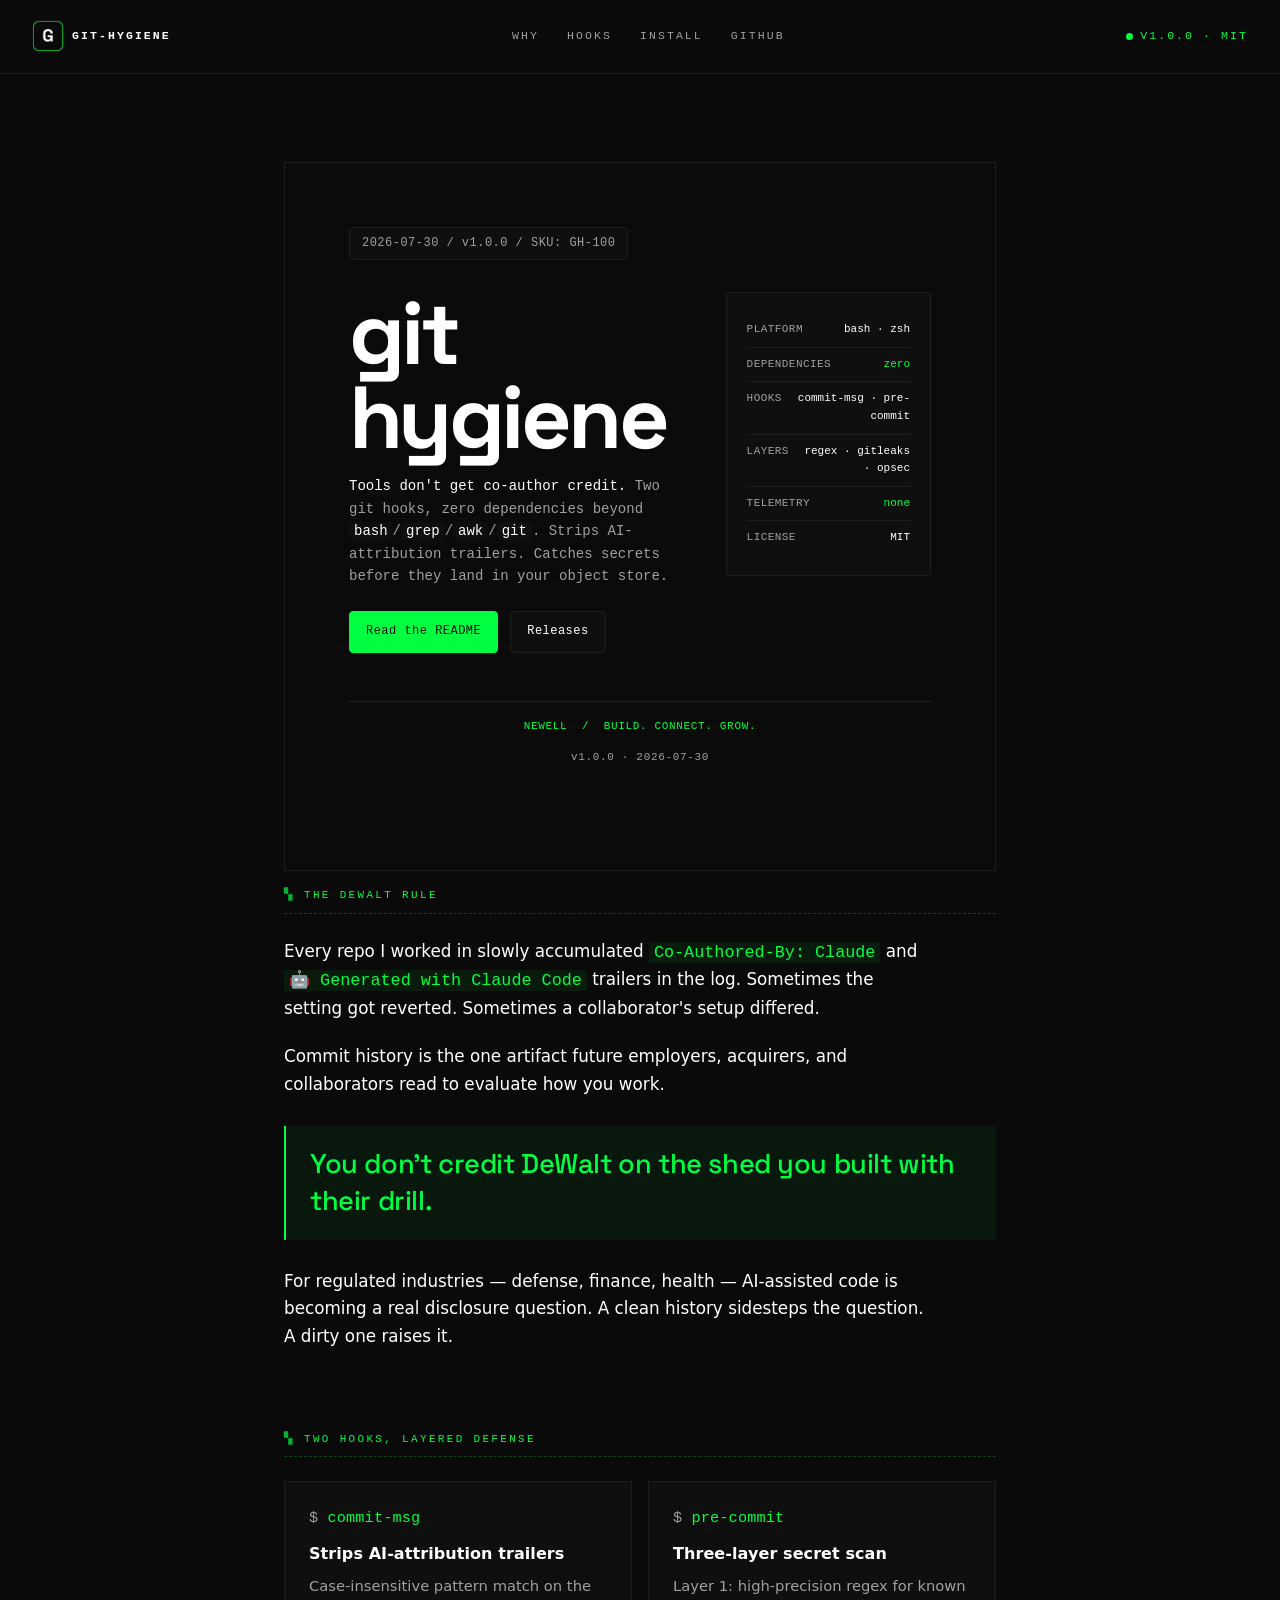
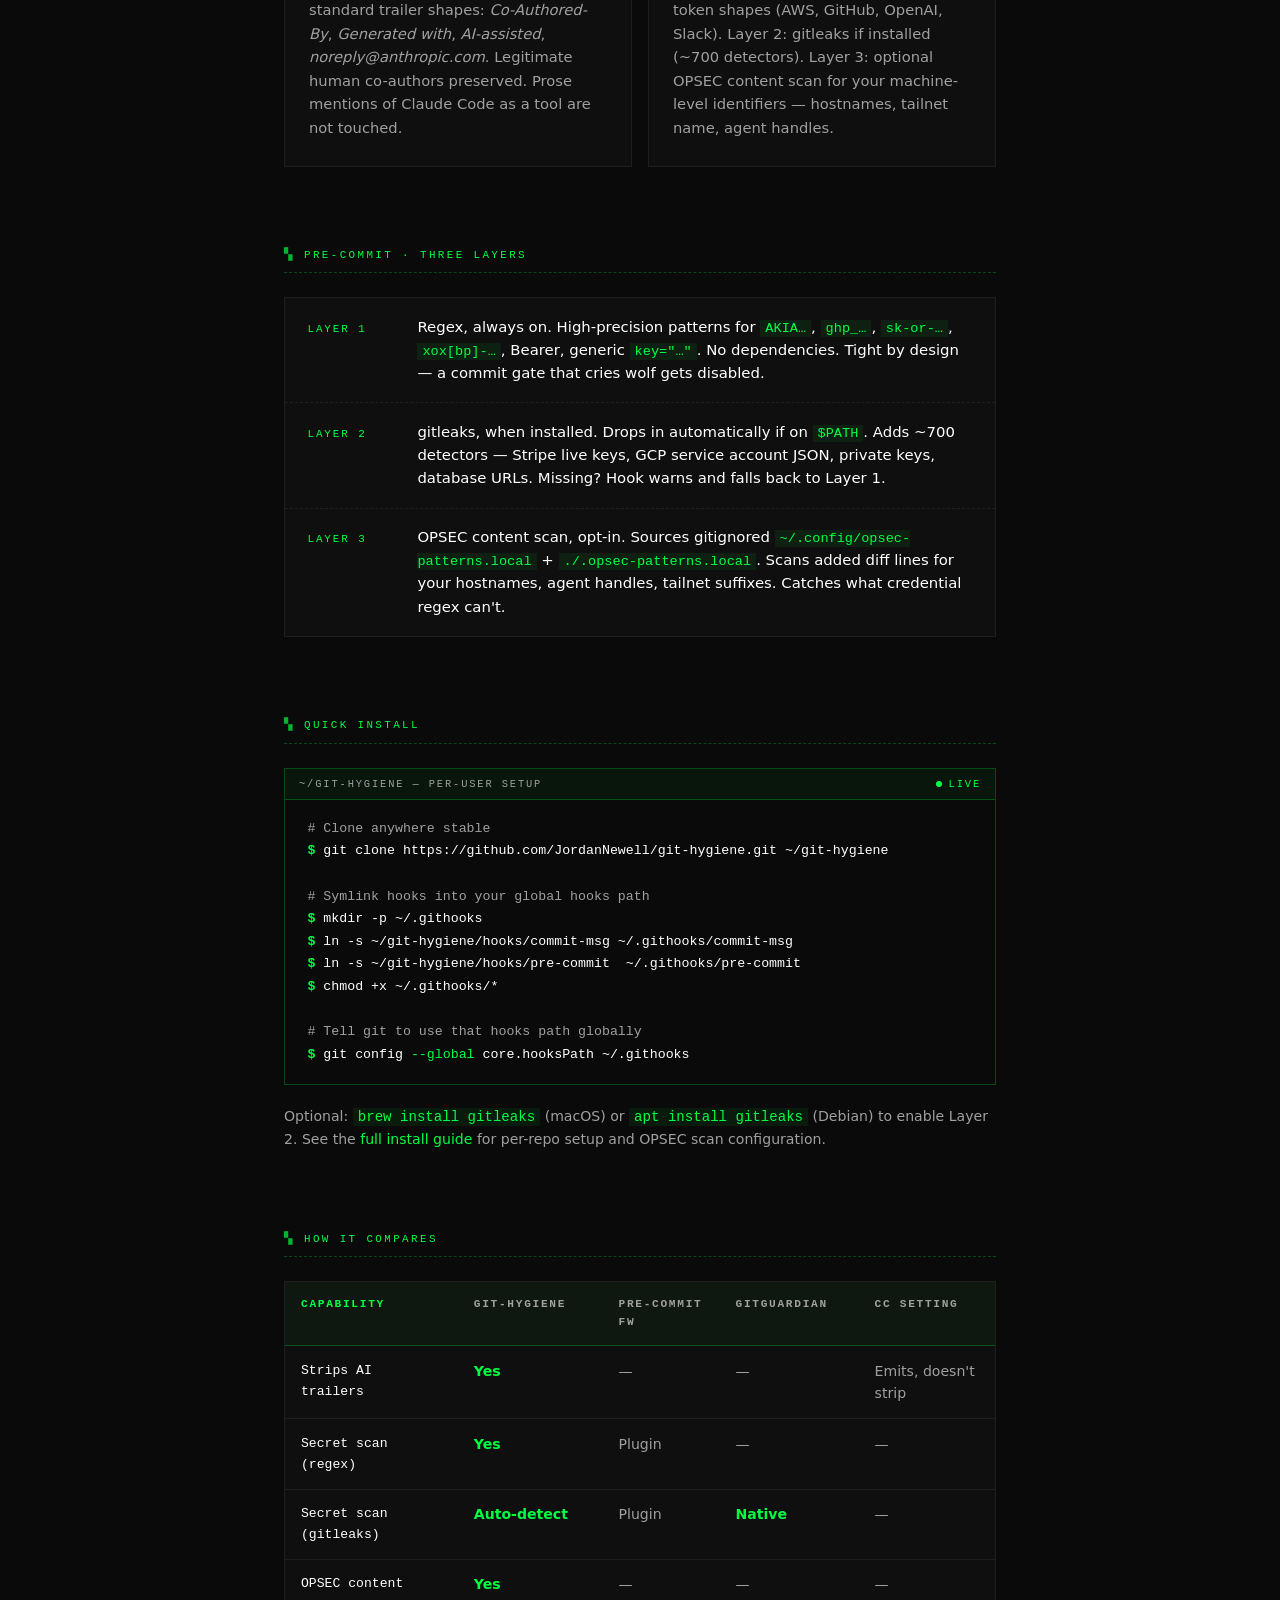
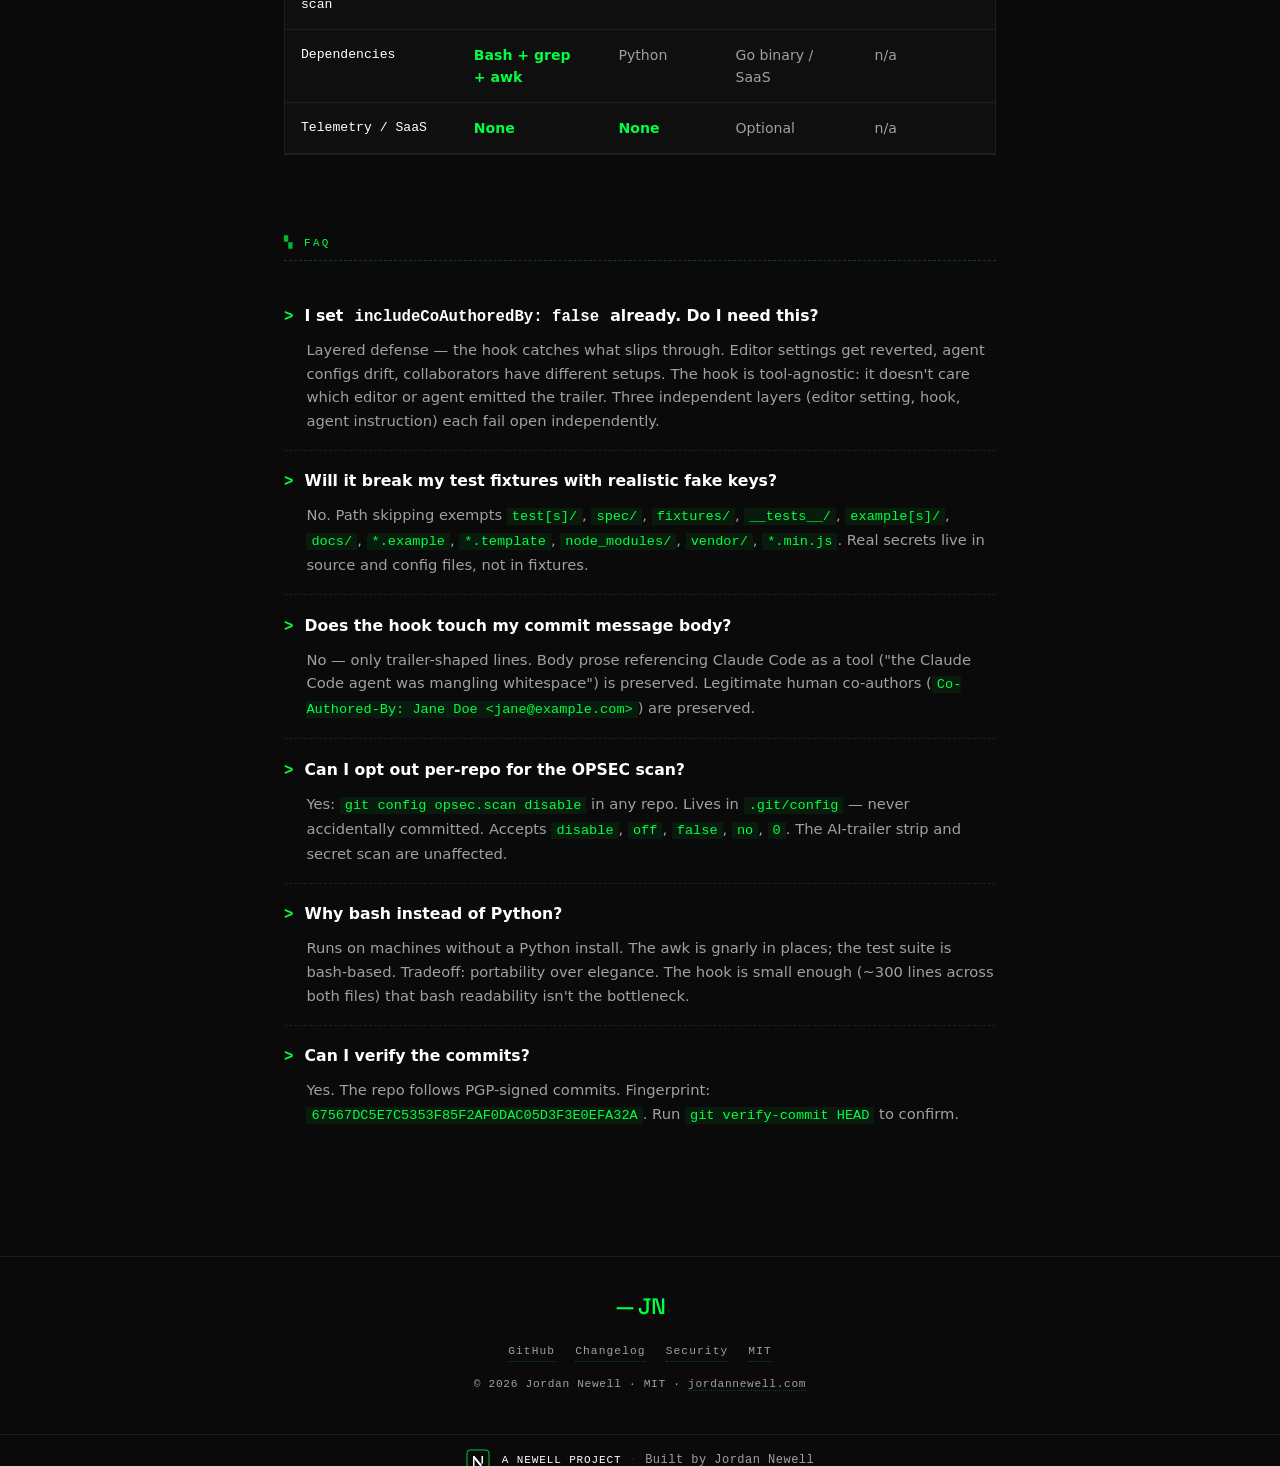
==== commit ef73c42c: "chore(footer): add universal NEWELL footer with nmojibutton + brand attribution" ====
--- a/docs/index.html
+++ b/docs/index.html
@@ -751,5 +751,91 @@
   <div class="copyright">© 2026 Jordan Newell · MIT · <a href="https://jordannewell.com">jordannewell.com</a></div>
 </footer>
 
+<!--
+  NEWELL Universal Footer — drop-in component.
+  Paste before </body> on any page. Self-contained: inline CSS + SVG, no deps.
+-->
+<footer class="newell-footer">
+  <a href="https://jordannewell.com" class="newell-footer-link" aria-label="A NEWELL project — visit jordannewell.com" title="A NEWELL project">
+    <svg class="newell-footer-mark" viewBox="0 0 48 48" width="24" height="24" aria-hidden="true">
+      <rect x="2" y="2" width="44" height="44" rx="6" fill="#0A0A0A" stroke="#00FF41" stroke-width="1.5"/>
+      <rect x="6" y="6" width="36" height="36" rx="3" fill="#0A0A0A" stroke="#1F1F1F" stroke-width="0.5"/>
+      <path d="M 14 14 L 14 34 L 17 34 L 17 19 L 14 16 Z" fill="#FFFFFF"/>
+      <path d="M 31 34 L 31 31 L 17 14 L 14 14 L 14 17 L 28 34 Z" fill="#FFFFFF"/>
+      <path d="M 34 14 L 31 14 L 31 31 L 34 28 L 34 14 Z" fill="#FFFFFF"/>
+    </svg>
+    <span class="newell-footer-text">
+      <span class="newell-footer-project">A NEWELL project</span>
+      <span class="newell-footer-sep">·</span>
+      <span class="newell-footer-credit">Built by Jordan Newell</span>
+    </span>
+  </a>
+</footer>
+
+<style>
+  .newell-footer {
+    border-top: 1px solid #1F1F1F;
+    background: #0A0A0A;
+    padding: 14px 24px;
+    font-family: "JetBrains Mono", "SF Mono", Menlo, monospace;
+    font-size: 12px;
+    letter-spacing: 0.04em;
+    color: #A0A0A0;
+    margin-top: auto;
+  }
+  .newell-footer-link {
+    display: flex;
+    align-items: center;
+    gap: 12px;
+    text-decoration: none;
+    color: inherit;
+    max-width: 1200px;
+    margin: 0 auto;
+    transition: color 0.15s ease;
+  }
+  .newell-footer-link:hover {
+    color: #00FF41;
+  }
+  .newell-footer-mark {
+    flex-shrink: 0;
+    display: block;
+  }
+  .newell-footer-text {
+    display: inline-flex;
+    align-items: center;
+    gap: 8px;
+    flex-wrap: wrap;
+  }
+  .newell-footer-project {
+    color: #FFFFFF;
+    font-weight: 500;
+    letter-spacing: 0.08em;
+    text-transform: uppercase;
+    font-size: 11px;
+  }
+  .newell-footer-sep {
+    color: #1F1F1F;
+  }
+  .newell-footer-credit {
+    color: #A0A0A0;
+  }
+  .newell-footer-link:hover .newell-footer-project {
+    color: #00FF41;
+  }
+  @media (max-width: 600px) {
+    .newell-footer {
+      padding: 12px 16px;
+      font-size: 11px;
+    }
+    .newell-footer-link {
+      gap: 8px;
+    }
+    .newell-footer-mark {
+      width: 20px;
+      height: 20px;
+    }
+  }
+</style>
+
 </body>
 </html>
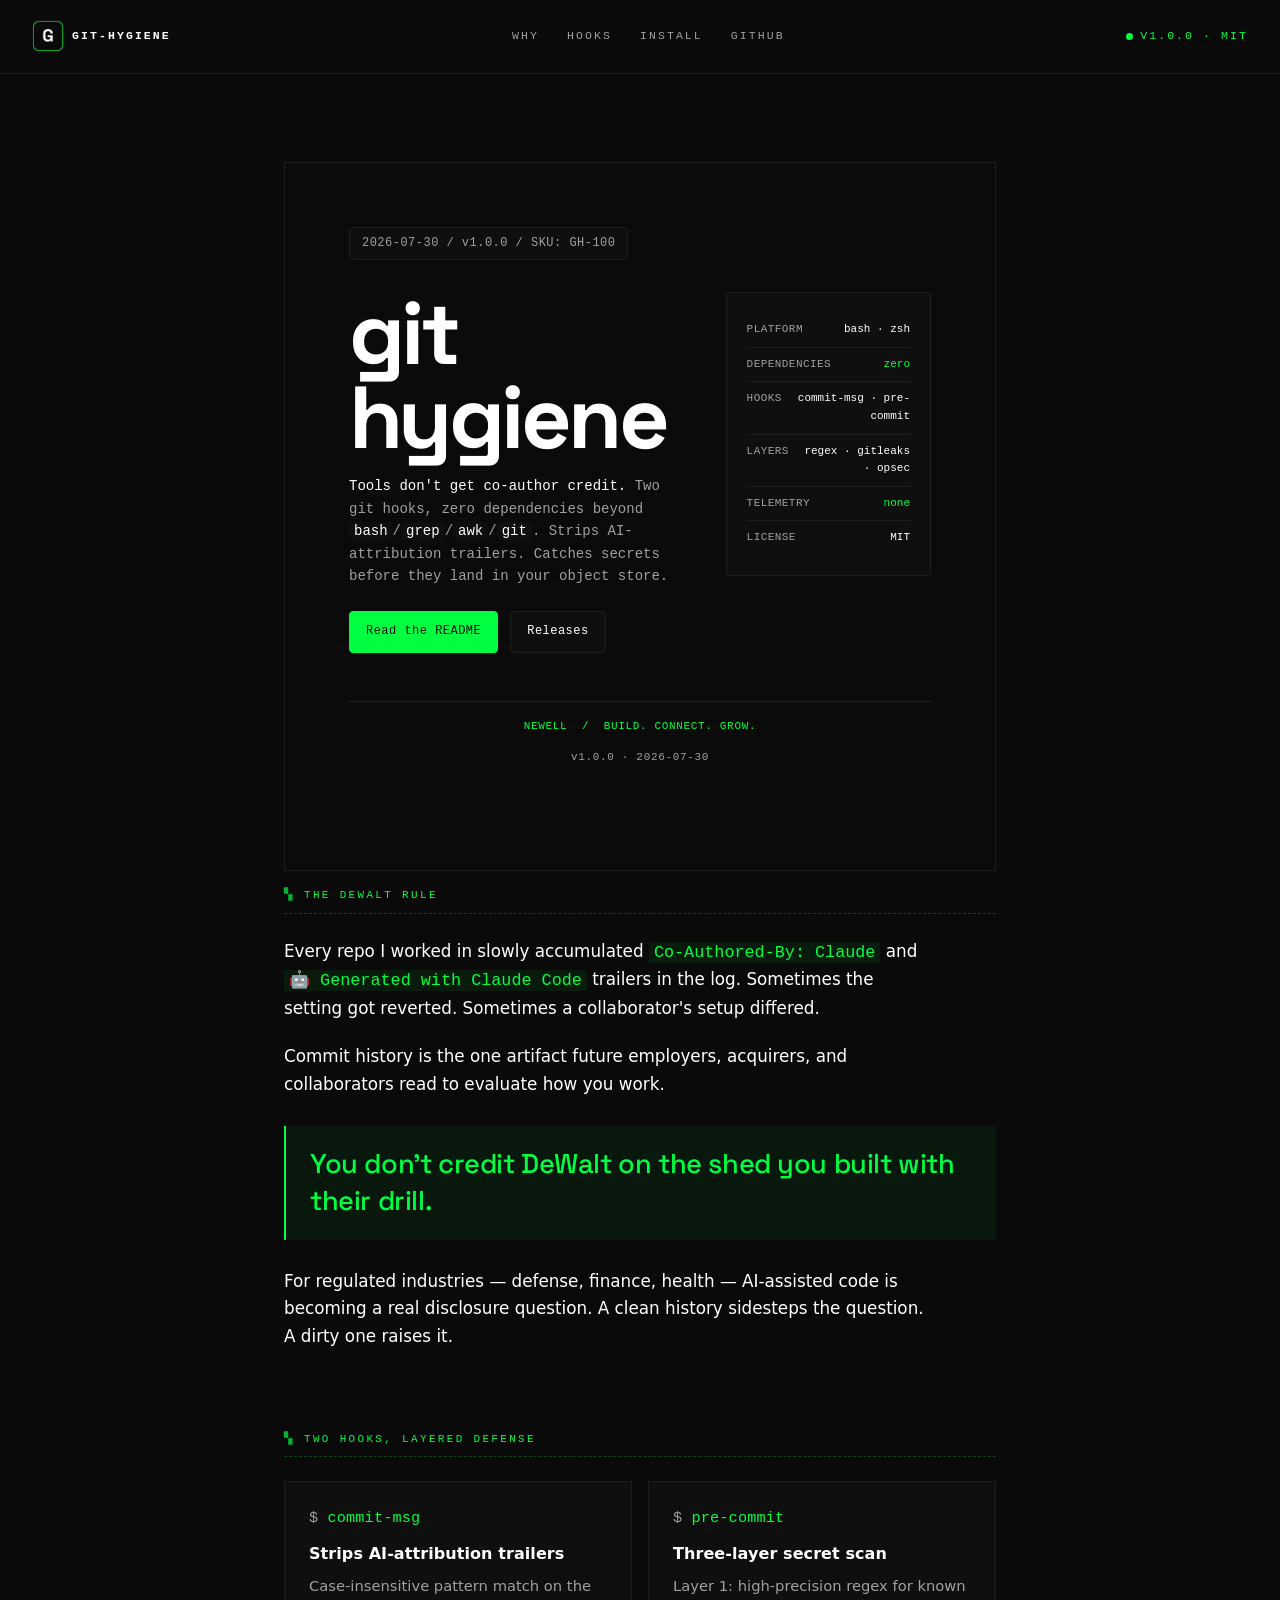
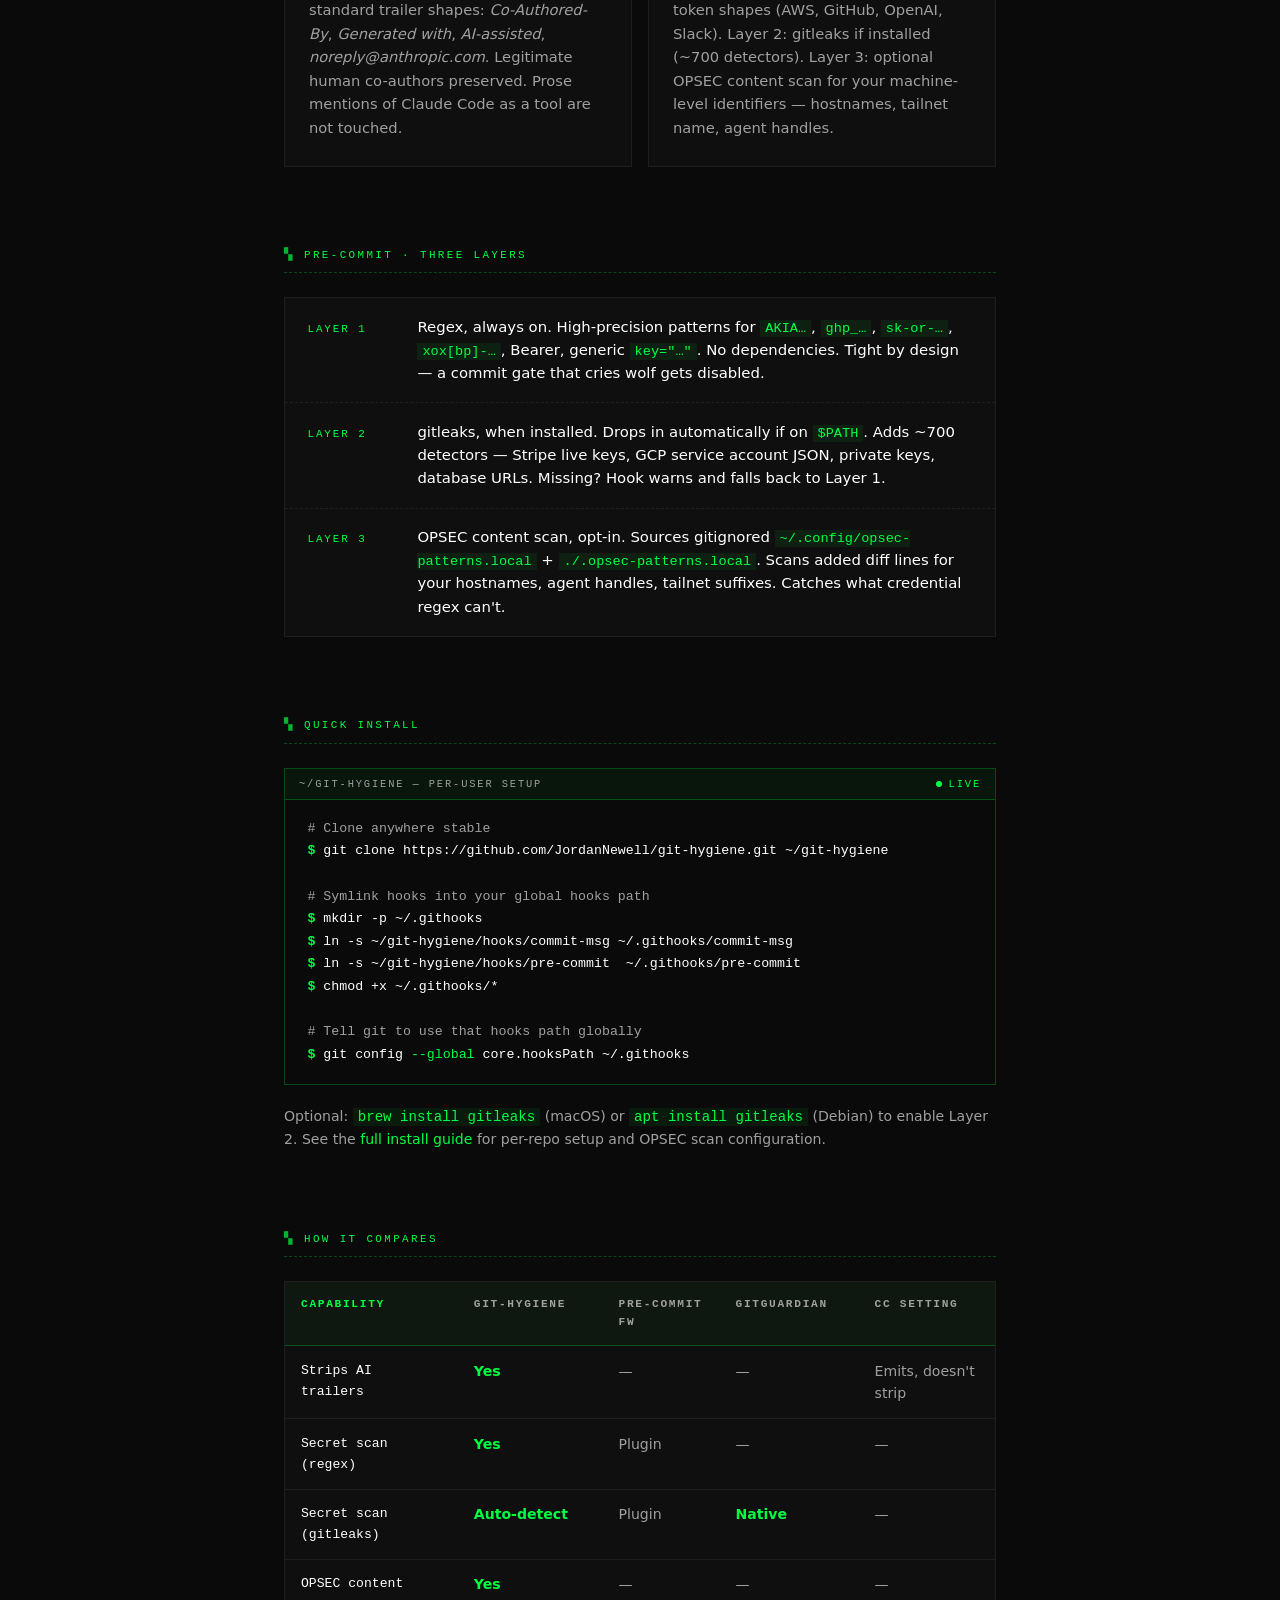
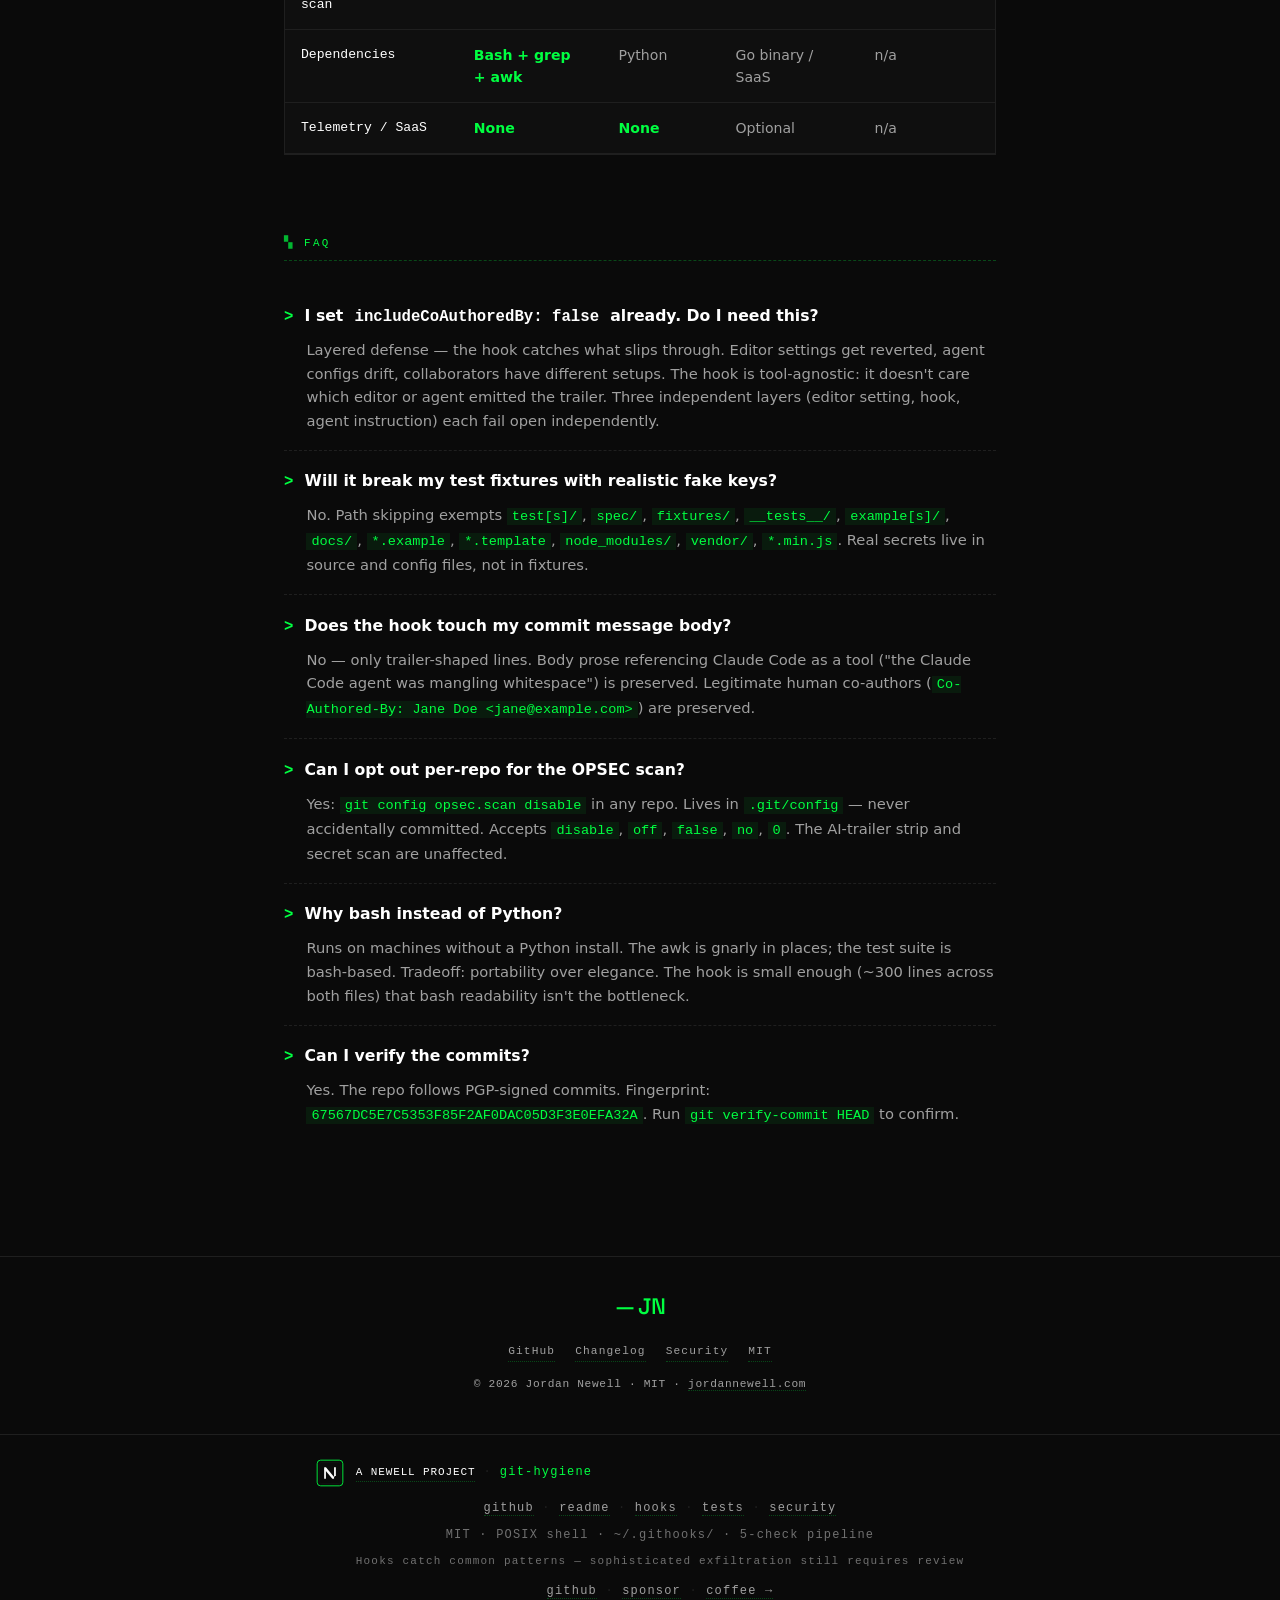
==== commit fb7c5a0c: "chore(footer): cohesive NEWELL footer (brand+links+meta+legal+social)" ====
--- a/docs/index.html
+++ b/docs/index.html
@@ -751,91 +751,58 @@
   <div class="copyright">© 2026 Jordan Newell · MIT · <a href="https://jordannewell.com">jordannewell.com</a></div>
 </footer>
 
-<!--
-  NEWELL Universal Footer — drop-in component.
-  Paste before </body> on any page. Self-contained: inline CSS + SVG, no deps.
--->
-<footer class="newell-footer">
-  <a href="https://jordannewell.com" class="newell-footer-link" aria-label="A NEWELL project — visit jordannewell.com" title="A NEWELL project">
-    <svg class="newell-footer-mark" viewBox="0 0 48 48" width="24" height="24" aria-hidden="true">
-      <rect x="2" y="2" width="44" height="44" rx="6" fill="#0A0A0A" stroke="#00FF41" stroke-width="1.5"/>
-      <rect x="6" y="6" width="36" height="36" rx="3" fill="#0A0A0A" stroke="#1F1F1F" stroke-width="0.5"/>
-      <path d="M 14 14 L 14 34 L 17 34 L 17 19 L 14 16 Z" fill="#FFFFFF"/>
-      <path d="M 31 34 L 31 31 L 17 14 L 14 14 L 14 17 L 28 34 Z" fill="#FFFFFF"/>
-      <path d="M 34 14 L 31 14 L 31 31 L 34 28 L 34 14 Z" fill="#FFFFFF"/>
-    </svg>
-    <span class="newell-footer-text">
-      <span class="newell-footer-project">A NEWELL project</span>
-      <span class="newell-footer-sep">·</span>
-      <span class="newell-footer-credit">Built by Jordan Newell</span>
-    </span>
-  </a>
+<footer class="newell-site-footer">
+  <div class="nsf-inner">
+    <div class="nsf-brand">
+      <svg class="nsf-mark" viewBox="0 0 48 48" width="28" height="28" aria-hidden="true">
+        <rect x="2" y="2" width="44" height="44" rx="6" fill="#0A0A0A" stroke="#00FF41" stroke-width="1.5"/>
+        <rect x="6" y="6" width="36" height="36" rx="3" fill="#0A0A0A" stroke="#1F1F1F" stroke-width="0.5"/>
+        <path d="M 14 14 L 14 34 L 17 34 L 17 19 L 14 16 Z" fill="#FFFFFF"/>
+        <path d="M 31 34 L 31 31 L 17 14 L 14 14 L 14 17 L 28 34 Z" fill="#FFFFFF"/>
+        <path d="M 34 14 L 31 14 L 31 31 L 34 28 L 34 14 Z" fill="#FFFFFF"/>
+      </svg>
+      <div class="nsf-brand-text">
+        <a href="https://jordannewell.com" class="nsf-brand-link">A NEWELL project</a>
+        <span class="nsf-sep">·</span>
+        <span class="nsf-product">git-hygiene</span>
+      </div>
+    </div>
+    <div class="nsf-row nsf-links"><a href="https://github.com/JordanNewell/git-hygiene">github</a> <span class="nsf-sep">·</span> <a href="https://github.com/JordanNewell/git-hygiene#readme">readme</a> <span class="nsf-sep">·</span> <a href="https://github.com/JordanNewell/git-hygiene/blob/main/hooks/">hooks</a> <span class="nsf-sep">·</span> <a href="https://github.com/JordanNewell/git-hygiene/blob/main/tests/">tests</a> <span class="nsf-sep">·</span> <a href="https://github.com/JordanNewell/git-hygiene/security/policy">security</a></div>
+    <div class="nsf-row nsf-meta"><span>MIT</span> <span class="nsf-sep">·</span> <span>POSIX shell</span> <span class="nsf-sep">·</span> <span>~/.githooks/</span> <span class="nsf-sep">·</span> <span>5-check pipeline</span></div>
+    <div class="nsf-row nsf-legal">Hooks catch common patterns — sophisticated exfiltration still requires review</div>
+    <div class="nsf-row nsf-social">
+      <a href="https://github.com/JordanNewell" aria-label="GitHub" title="GitHub">github</a>
+      <span class="nsf-sep">·</span>
+      <a href="https://github.com/sponsors/JordanNewell" aria-label="Sponsor" title="Sponsor on GitHub">sponsor</a>
+      <span class="nsf-sep">·</span>
+      <a href="https://buymeacoffee.com/jordannewell" aria-label="Buy me a coffee" title="Buy me a coffee">coffee →</a>
+    </div>
+  </div>
 </footer>
-
 <style>
-  .newell-footer {
-    border-top: 1px solid #1F1F1F;
-    background: #0A0A0A;
-    padding: 14px 24px;
-    font-family: "JetBrains Mono", "SF Mono", Menlo, monospace;
-    font-size: 12px;
-    letter-spacing: 0.04em;
-    color: #A0A0A0;
-    margin-top: auto;
-  }
-  .newell-footer-link {
-    display: flex;
-    align-items: center;
-    gap: 12px;
-    text-decoration: none;
-    color: inherit;
-    max-width: 1200px;
-    margin: 0 auto;
-    transition: color 0.15s ease;
-  }
-  .newell-footer-link:hover {
-    color: #00FF41;
-  }
-  .newell-footer-mark {
-    flex-shrink: 0;
-    display: block;
-  }
-  .newell-footer-text {
-    display: inline-flex;
-    align-items: center;
-    gap: 8px;
-    flex-wrap: wrap;
-  }
-  .newell-footer-project {
-    color: #FFFFFF;
-    font-weight: 500;
-    letter-spacing: 0.08em;
-    text-transform: uppercase;
-    font-size: 11px;
-  }
-  .newell-footer-sep {
-    color: #1F1F1F;
-  }
-  .newell-footer-credit {
-    color: #A0A0A0;
-  }
-  .newell-footer-link:hover .newell-footer-project {
-    color: #00FF41;
-  }
-  @media (max-width: 600px) {
-    .newell-footer {
-      padding: 12px 16px;
-      font-size: 11px;
-    }
-    .newell-footer-link {
-      gap: 8px;
-    }
-    .newell-footer-mark {
-      width: 20px;
-      height: 20px;
-    }
-  }
+.newell-site-footer { border-top: 1px solid #1F1F1F; background: #0A0A0A; padding: 24px; font-family: "JetBrains Mono", "SF Mono", Menlo, monospace; font-size: 12px; color: #A0A0A0; }
+.nsf-inner { max-width: 1200px; margin: 0 auto; display: flex; flex-direction: column; gap: 8px; }
+.nsf-brand { display: flex; align-items: center; gap: 12px; margin-bottom: 4px; }
+.nsf-mark { flex-shrink: 0; display: block; }
+.nsf-brand-text { display: inline-flex; align-items: center; gap: 8px; flex-wrap: wrap; }
+.nsf-brand-link { color: #FFFFFF; text-decoration: none; font-weight: 500; letter-spacing: 0.08em; text-transform: uppercase; font-size: 11px; transition: color 0.15s ease; }
+.nsf-brand-link:hover { color: #00FF41; }
+.nsf-product { color: #00FF41; font-weight: 500; }
+.nsf-sep { color: #1F1F1F; }
+.nsf-row { padding-left: 40px; }
+.nsf-links a, .nsf-meta span, .nsf-legal { color: #A0A0A0; }
+.nsf-links a { text-decoration: none; transition: color 0.15s ease; }
+.nsf-links a:hover { color: #00FF41; }
+.nsf-meta span { color: #707070; }
+.nsf-legal { color: #707070; font-size: 11px; line-height: 1.5; }
+.nsf-social { padding-left: 40px; margin-top: 4px; }
+.nsf-social a { color: #A0A0A0; text-decoration: none; transition: color 0.15s ease; }
+.nsf-social a:hover { color: #00FF41; }
+@media (max-width: 600px) {
+  .newell-site-footer { padding: 16px; font-size: 11px; }
+  .nsf-row, .nsf-social { padding-left: 0; }
+  .nsf-brand { margin-bottom: 4px; }
+}
 </style>
-
 </body>
 </html>
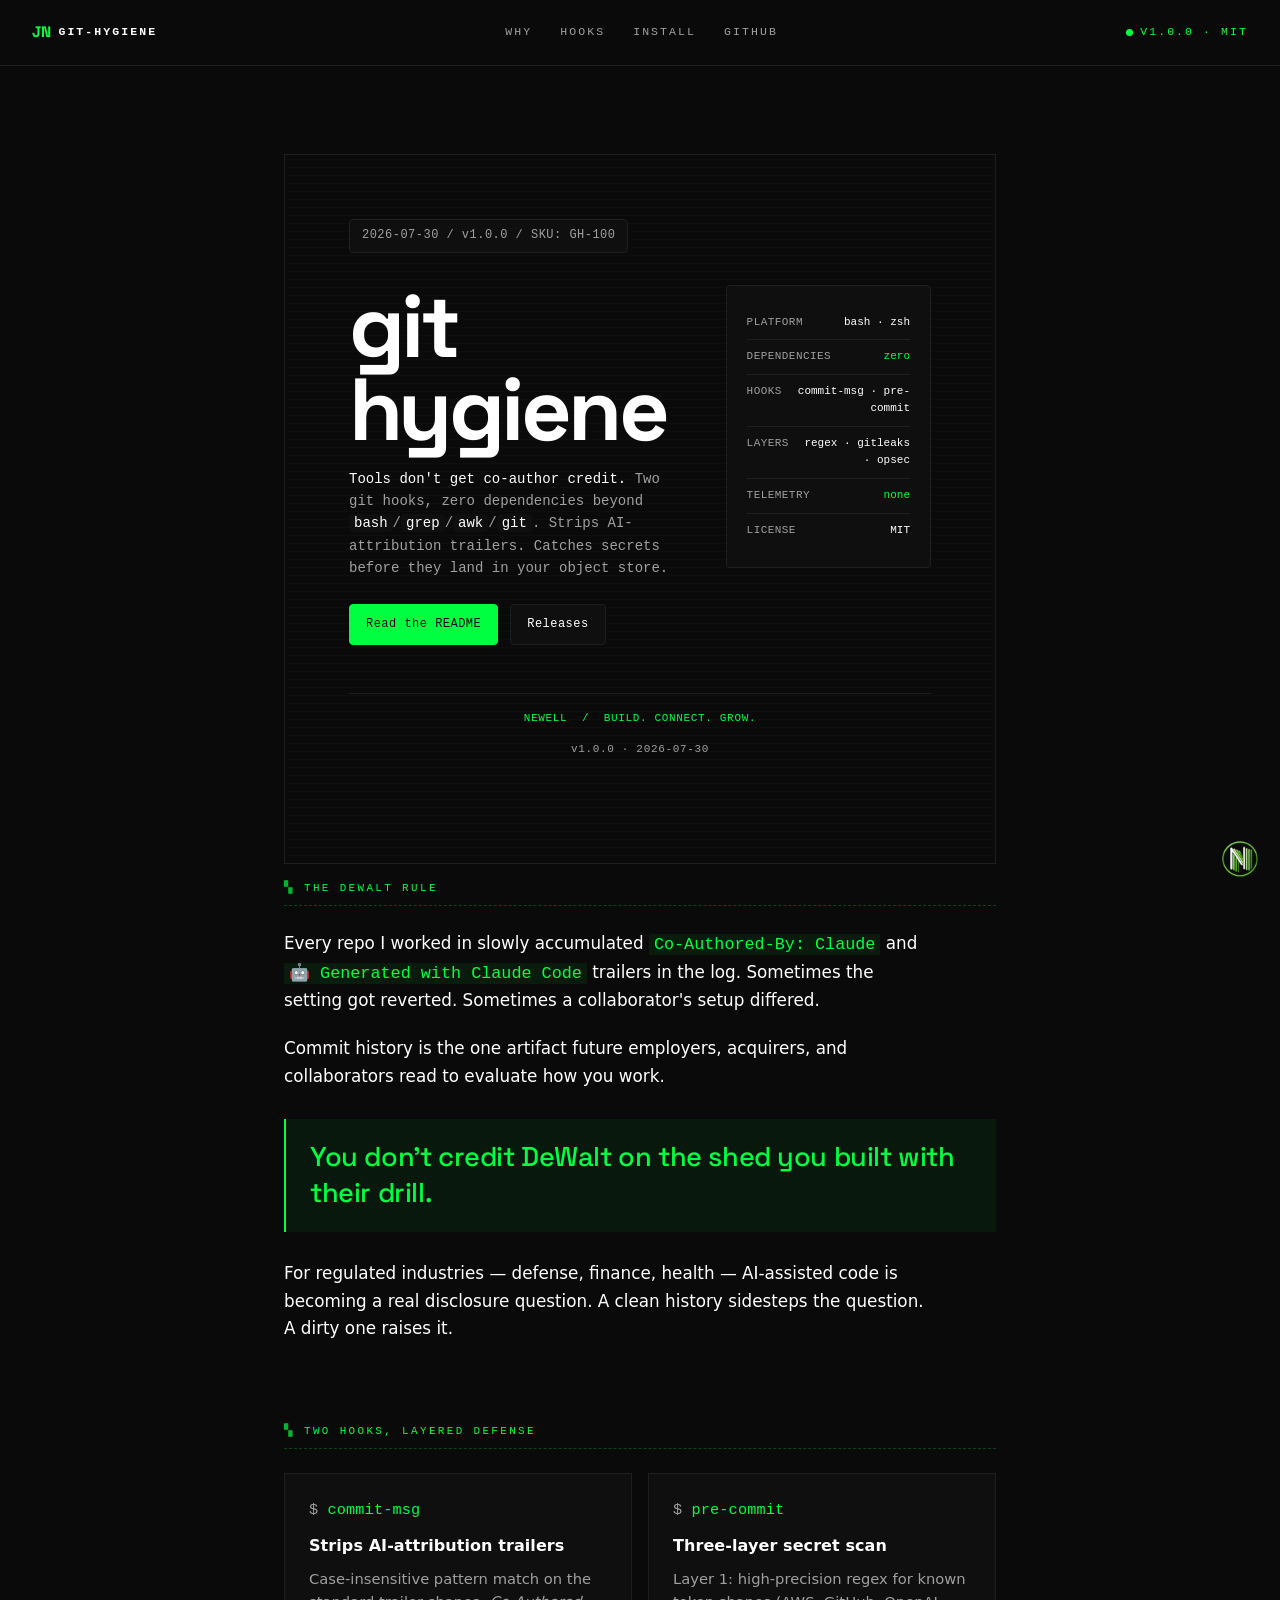
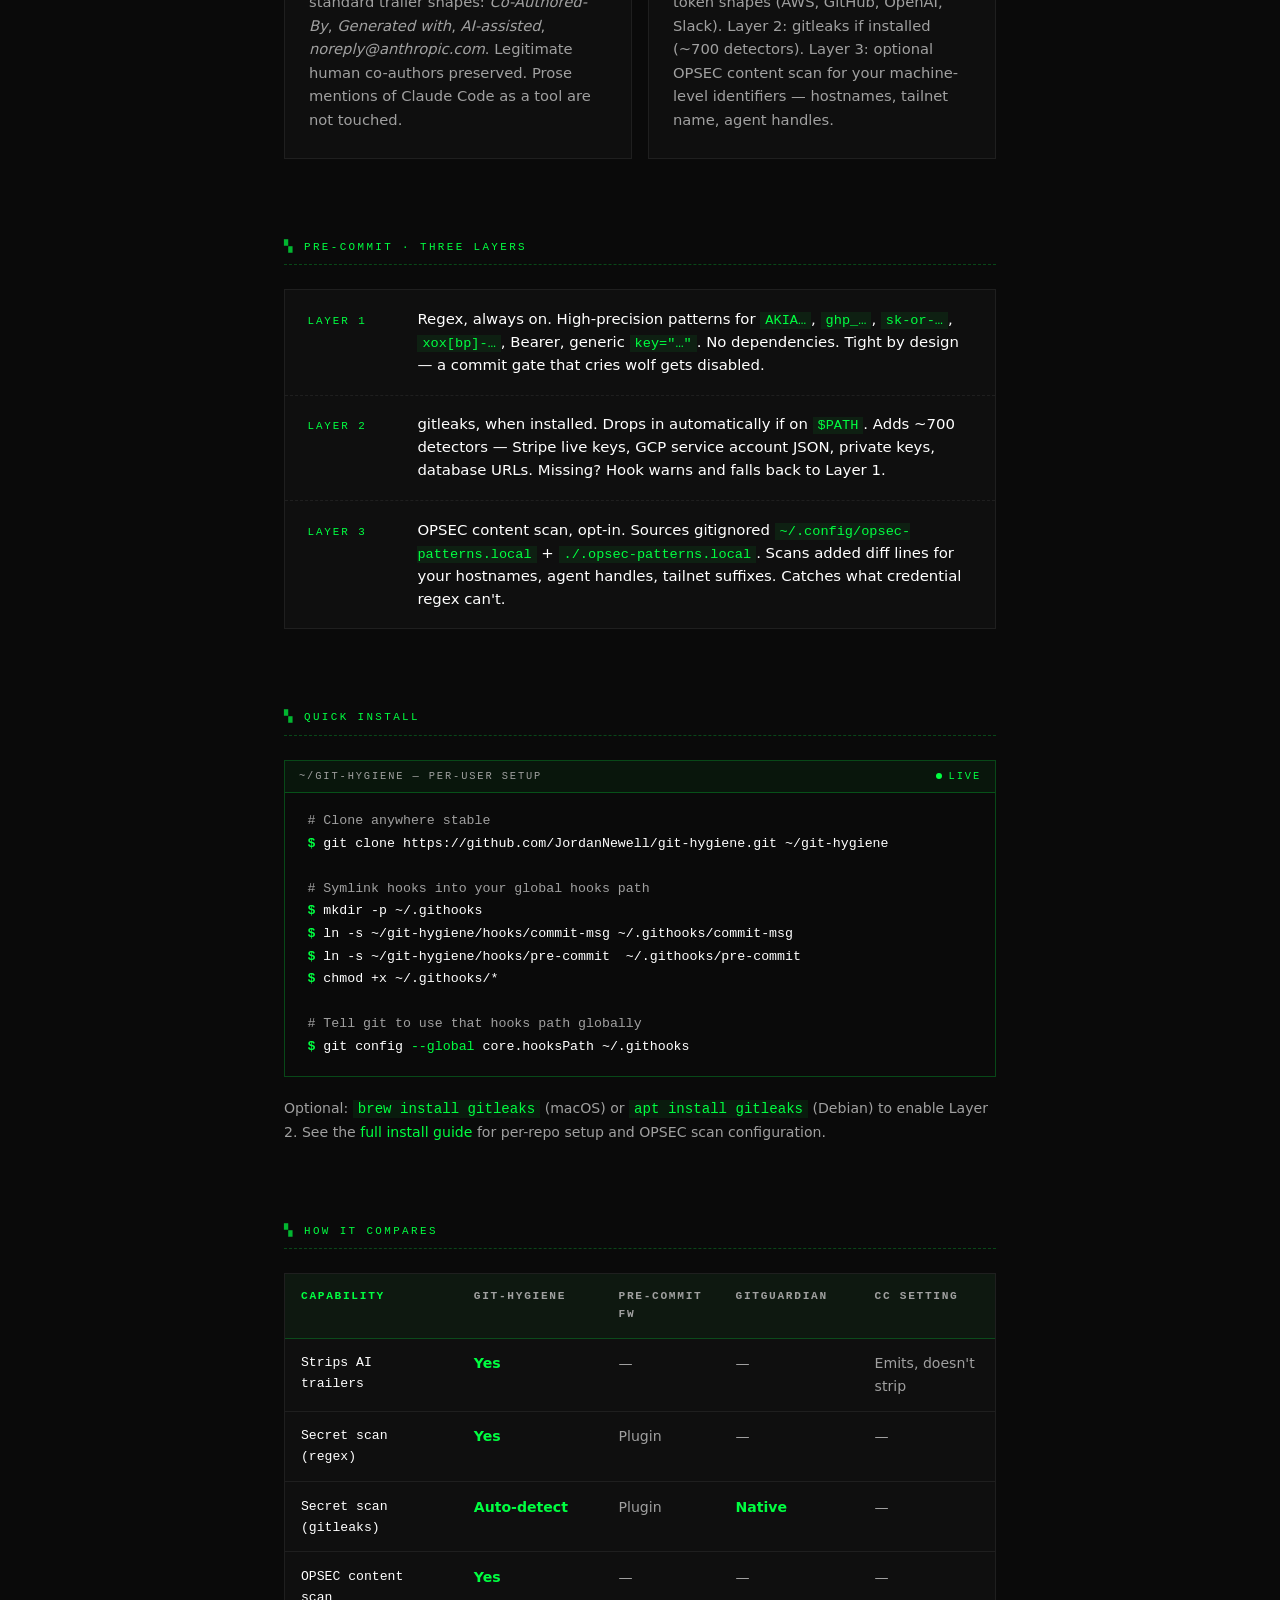
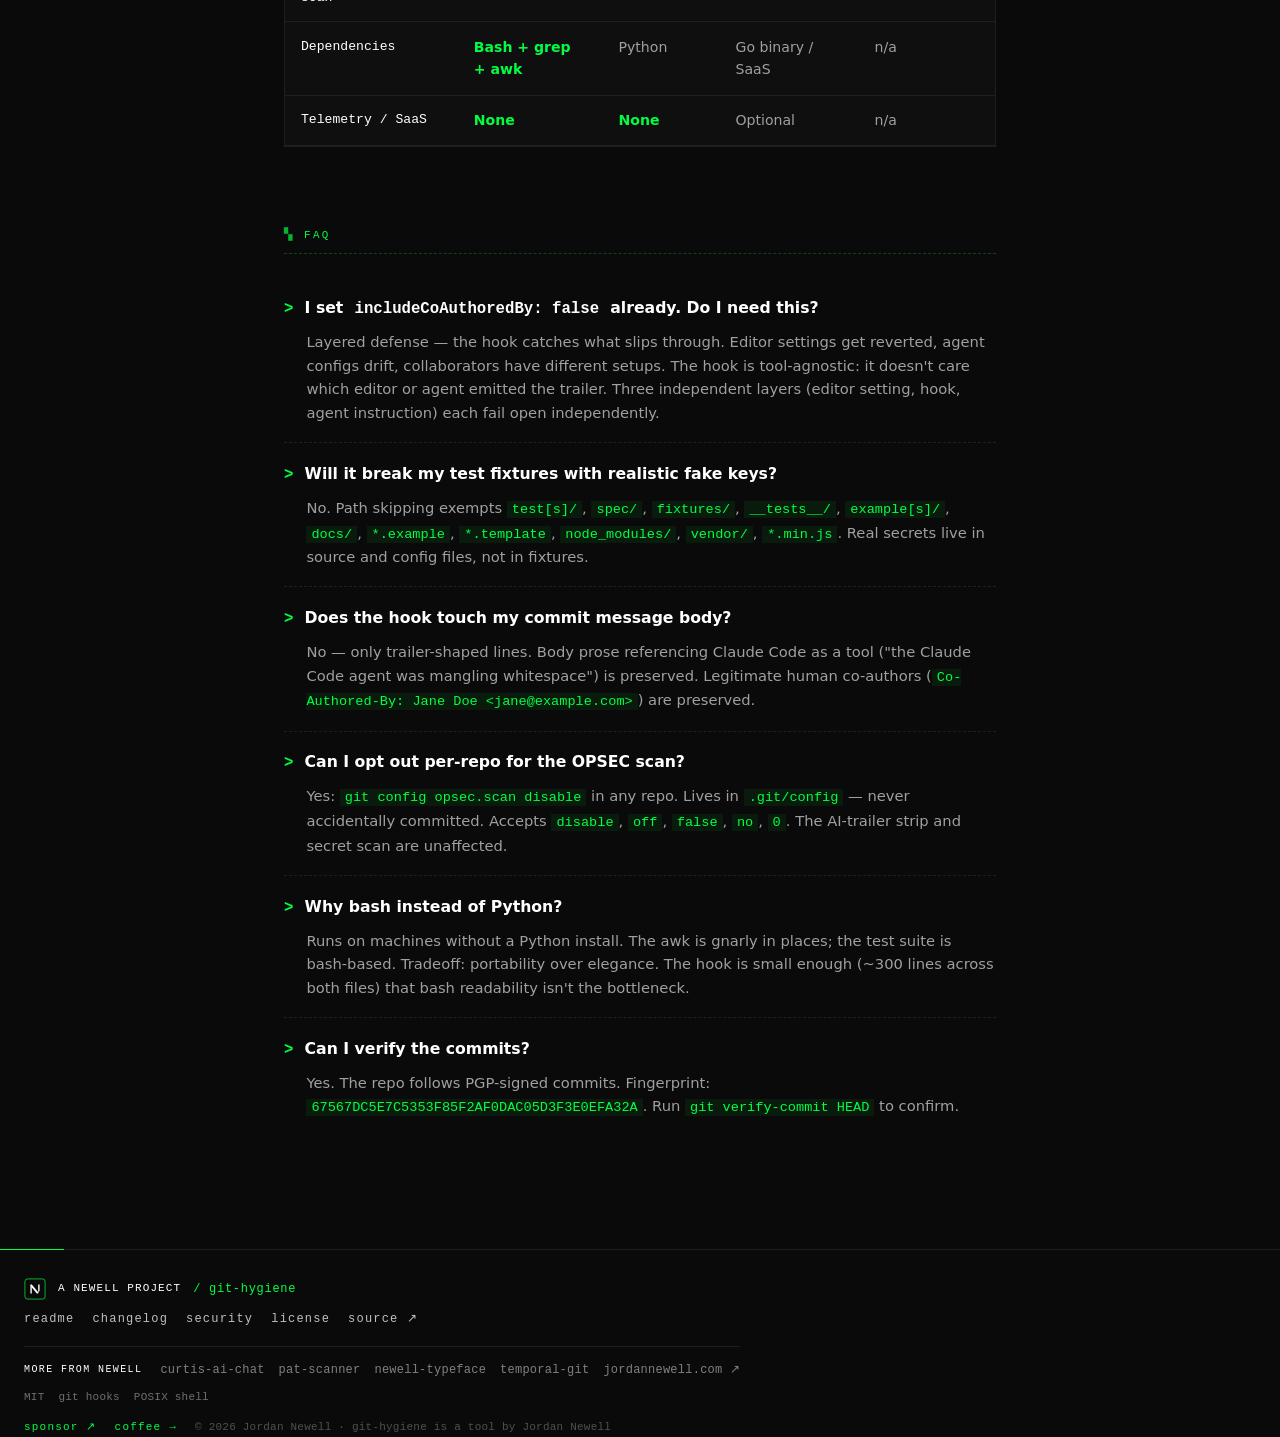
==== commit 712fe0c1: "feat(docs): federated NEWELL footer + floating nmoji badge - replace site footer with shared NEWELL " ====
--- a/docs/index.html
+++ b/docs/index.html
@@ -1,808 +1,855 @@
-<!DOCTYPE html>
-<html lang="en">
-<head>
-    <link rel="icon" type="image/png" sizes="32x32" href="favicon-32.png?v=2">
-    <link rel="icon" type="image/png" sizes="512x512" href="favicon-512.png?v=2">
-    <link rel="apple-touch-icon" href="apple-touch-icon.png?v=2">
-    <link rel="shortcut icon" href="favicon.ico?v=2">
-  <meta charset="UTF-8">
-  <meta name="viewport" content="width=device-width, initial-scale=1.0">
-  <meta name="description" content="git-hygiene — Local git hooks that strip AI-attribution trailers and catch secrets pre-commit. Bash, zero deps, no SaaS.">
-  <meta name="author" content="Jordan Newell">
-  <meta name="color-scheme" content="dark">
-  <meta name="theme-color" content="#0A0A0A">
-  <meta property="og:title" content="git-hygiene — Tools don't get co-author credit.">
-  <meta property="og:description" content="Local git hooks that strip AI-attribution trailers and catch secrets pre-commit. Bash, zero deps, no SaaS.">
-  <meta property="og:type" content="website">
-  <meta property="og:url" content="https://jordannewell.github.io/git-hygiene/">
-  <meta property="og:image" content="https://jordannewell.github.io/git-hygiene/assets/og.png">
-  <meta property="og:image:width" content="1200">
-  <meta property="og:image:height" content="630">
-  <meta property="og:site_name" content="git-hygiene">
-  <meta name="twitter:card" content="summary_large_image">
-  <meta name="twitter:title" content="git-hygiene — Tools don't get co-author credit.">
-  <meta name="twitter:description" content="Local git hooks that strip AI-attribution trailers and catch secrets pre-commit.">
-  <meta name="twitter:image" content="https://jordannewell.github.io/git-hygiene/assets/og.png">
-  <title>git-hygiene — Tools don't get co-author credit.</title>
-  <link rel="preconnect" href="https://fonts.googleapis.com">
-  <link rel="preconnect" href="https://fonts.gstatic.com" crossorigin>
-  <link href="https://fonts.googleapis.com/css2?family=Space+Grotesk:wght@500;600;700&display=swap" rel="stylesheet">
-  <link rel="stylesheet" href="assets/site.css">
-  <style>
-    :root {
-      --bg:           #0A0A0A;
-      --bg-elevated:  #0F0F0F;
-      --green:        #00FF41;
-      --accent:       #1AFF72;
-      --green-soft:   rgba(0, 255, 65, 0.06);
-      --green-line:   rgba(0, 255, 65, 0.25);
-      --text:         #FFFFFF;
-      --text-dim:     #A0A0A0;
-      --muted:        #A0A0A0;
-      --rule:         #1F1F1F;
-      --sans:         system-ui, -apple-system, "Segoe UI", Roboto, sans-serif;
-      --mono:         "JetBrains Mono", ui-monospace, "SF Mono", Menlo, Consolas, monospace;
-      --display-hero: "Space Grotesk", system-ui, sans-serif;
-      --maxw:         760px;
-    }
-
-    * { box-sizing: border-box; margin: 0; padding: 0; }
-    html { -webkit-text-size-adjust: 100%; scroll-behavior: smooth; }
-
-    body {
-      background: var(--bg);
-      color: var(--text);
-      font-family: var(--sans);
-      font-size: 16px;
-      line-height: 1.6;
-      font-weight: 400;
-      -webkit-font-smoothing: antialiased;
-      -moz-osx-font-smoothing: grayscale;
-      overflow-x: hidden;
-      min-height: 100vh;
-      display: flex;
-      flex-direction: column;
-    }
-
-    a {
-      color: var(--green);
-      text-decoration: none;
-      border-bottom: 1px solid transparent;
-      transition: border-color 0.15s ease, color 0.15s ease;
-    }
-    a:hover { border-bottom-color: var(--green); }
-
-    /* ---------- top bar ---------- */
-    .topbar {
-      display: flex;
-      justify-content: space-between;
-      align-items: center;
-      padding: 1.25rem 2rem;
-      font-family: var(--mono);
-      font-size: 0.72rem;
-      letter-spacing: 0.18em;
-      text-transform: uppercase;
-      border-bottom: 1px solid var(--rule);
-      position: sticky;
-      top: 0;
-      background: var(--bg);
-      z-index: 50;
-    }
-    .topbar .brand {
-      color: var(--text);
-      font-weight: 600;
-      display: inline-flex;
-      align-items: center;
-      gap: 0.5rem;
-    }
-    .topbar .brand .brand-mark {
-      color: var(--green);
-      font-family: var(--display-hero);
-      font-weight: 700;
-      font-size: 0.95rem;
-      letter-spacing: -0.02em;
-    }
-    .topbar nav { display: flex; gap: 1.75rem; }
-    .topbar nav a {
-      color: var(--text-dim);
-      border-bottom: none;
-    }
-    .topbar nav a:hover { color: var(--green); }
-    .topbar .status {
-      color: var(--green);
-      display: inline-flex;
-      align-items: center;
-      gap: 0.45rem;
-    }
-    .topbar .status::before {
-      content: "";
-      width: 7px;
-      height: 7px;
-      border-radius: 50%;
-      background: var(--green);
-      animation: pulse 2.4s ease-in-out infinite;
-    }
-    @keyframes pulse {
-      0%, 100% { opacity: 1; }
-      50%      { opacity: 0.35; }
-    }
-    @media (prefers-reduced-motion: reduce) {
-      .topbar .status::before { animation: none; }
-    }
-    @media (max-width: 600px) {
-      .topbar { padding: 1rem 1.1rem; font-size: 0.65rem; }
-      .topbar nav { gap: 1rem; }
-      .topbar .status { display: none; }
-    }
-
-    /* ---------- layout ---------- */
-    main {
-      flex: 1;
-      width: 100%;
-      max-width: var(--maxw);
-      margin: 0 auto;
-      padding: 4.5rem 1.5rem 2rem;
-    }
-    @media (max-width: 600px) {
-      main { padding: 2.5rem 1.1rem 1.5rem; }
-    }
-
-    section { margin-bottom: 5rem; }
-    @media (max-width: 600px) { section { margin-bottom: 3.5rem; } }
-
-    .section-label {
-      font-family: var(--mono);
-      font-size: 0.68rem;
-      letter-spacing: 0.22em;
-      text-transform: uppercase;
-      color: var(--green);
-      padding-bottom: 0.5rem;
-      margin-bottom: 1.5rem;
-      border-bottom: 1px dashed var(--green-line);
-      display: flex;
-      align-items: center;
-      gap: 0.6rem;
-    }
-    .section-label::before {
-      content: "▚";
-      color: var(--green);
-      opacity: 0.7;
-    }
-
-    /* ---------- hero ---------- */
-    .hero {
-      text-align: left;
-      padding: 1rem 0 3rem;
-    }
-    .hero .eyebrow {
-      display: inline-flex;
-      align-items: center;
-      gap: 0.55rem;
-      font-family: var(--mono);
-      font-size: 0.68rem;
-      letter-spacing: 0.22em;
-      text-transform: uppercase;
-      color: var(--green);
-      background: var(--green-soft);
-      border: 1px solid var(--green-line);
-      padding: 5px 11px;
-      margin-bottom: 1.75rem;
-    }
-    .hero .eyebrow .dot {
-      width: 6px;
-      height: 6px;
-      border-radius: 50%;
-      background: var(--green);
-      animation: pulse 2.4s ease-in-out infinite;
-    }
-    .hero h1 {
-      font-family: var(--display-hero);
-      font-weight: 600;
-      font-size: clamp(2.6rem, 7vw, 4.6rem);
-      line-height: 1.02;
-      letter-spacing: -0.035em;
-      color: var(--text);
-      margin-bottom: 1.25rem;
-    }
-    .hero h1 .accent { color: var(--green); }
-    .hero .tagline {
-      font-family: var(--display-hero);
-      font-weight: 500;
-      font-size: clamp(1.1rem, 2.5vw, 1.4rem);
-      line-height: 1.35;
-      color: var(--text);
-      max-width: 38ch;
-      margin-bottom: 2.25rem;
-      letter-spacing: -0.005em;
-    }
-    .hero .cta-row {
-      display: flex;
-      gap: 0.85rem;
-      flex-wrap: wrap;
-      align-items: center;
-    }
-    .btn {
-      display: inline-flex;
-      align-items: center;
-      gap: 0.55rem;
-      font-family: var(--mono);
-      font-size: 0.78rem;
-      letter-spacing: 0.12em;
-      text-transform: uppercase;
-      padding: 0.85rem 1.4rem;
-      border: 1px solid var(--green-line);
-      color: var(--text);
-      background: transparent;
-      transition: background 0.15s ease, border-color 0.15s ease, color 0.15s ease;
-    }
-    .btn:hover {
-      background: var(--green-soft);
-      border-color: var(--green);
-      color: var(--green);
-    }
-    .btn-primary {
-      background: var(--green);
-      color: var(--bg);
-      border-color: var(--green);
-      font-weight: 600;
-    }
-    .btn-primary:hover {
-      background: var(--accent);
-      color: var(--bg);
-      border-color: var(--accent);
-    }
-    .hero .meta-line {
-      margin-top: 1.75rem;
-      font-family: var(--mono);
-      font-size: 0.7rem;
-      letter-spacing: 0.14em;
-      text-transform: uppercase;
-      color: var(--muted);
-    }
-    .hero .meta-line .sep {
-      color: var(--green);
-      opacity: 0.5;
-      margin: 0 0.55rem;
-    }
-
-    /* ---------- prose ---------- */
-    .lede {
-      font-size: 1.05rem;
-      line-height: 1.65;
-      color: var(--text);
-      max-width: 60ch;
-      margin-bottom: 1.25rem;
-    }
-    .pullquote {
-      font-family: var(--display-hero);
-      font-weight: 500;
-      font-size: clamp(1.3rem, 3vw, 1.7rem);
-      line-height: 1.35;
-      color: var(--green);
-      padding: 1.25rem 1.5rem;
-      border-left: 2px solid var(--green);
-      background: var(--green-soft);
-      margin: 1.75rem 0;
-      letter-spacing: -0.015em;
-    }
-
-    /* ---------- hook cards ---------- */
-    .hooks {
-      display: grid;
-      grid-template-columns: 1fr 1fr;
-      gap: 1rem;
-    }
-    @media (max-width: 640px) {
-      .hooks { grid-template-columns: 1fr; }
-    }
-    .hook-card {
-      border: 1px solid var(--rule);
-      background: var(--bg-elevated);
-      padding: 1.5rem 1.5rem 1.65rem;
-      transition: border-color 0.18s ease;
-    }
-    .hook-card:hover {
-      border-color: var(--green-line);
-    }
-    .hook-card .hook-name {
-      font-family: var(--mono);
-      font-size: 0.95rem;
-      color: var(--green);
-      margin-bottom: 0.65rem;
-      letter-spacing: 0.01em;
-    }
-    .hook-card .hook-name::before {
-      content: "$ ";
-      color: var(--muted);
-    }
-    .hook-card h3 {
-      font-family: var(--sans);
-      font-size: 1rem;
-      font-weight: 600;
-      color: var(--text);
-      margin-bottom: 0.5rem;
-      letter-spacing: 0.005em;
-    }
-    .hook-card p {
-      font-size: 0.92rem;
-      line-height: 1.6;
-      color: var(--text-dim);
-    }
-
-    /* ---------- three-layer scan ---------- */
-    .layers {
-      display: flex;
-      flex-direction: column;
-      border: 1px solid var(--rule);
-      background: var(--bg-elevated);
-    }
-    .layer {
-      display: grid;
-      grid-template-columns: 90px 1fr;
-      gap: 1.25rem;
-      padding: 1.1rem 1.4rem;
-      border-bottom: 1px dashed var(--rule);
-      align-items: baseline;
-    }
-    .layer:last-child { border-bottom: none; }
-    @media (max-width: 540px) {
-      .layer { grid-template-columns: 1fr; gap: 0.35rem; padding: 1rem 1.1rem; }
-    }
-    .layer-label {
-      font-family: var(--mono);
-      font-size: 0.68rem;
-      letter-spacing: 0.18em;
-      text-transform: uppercase;
-      color: var(--green);
-    }
-    .layer-body { font-size: 0.93rem; line-height: 1.55; color: var(--text); }
-    .layer-body code {
-      font-family: var(--mono);
-      font-size: 0.85rem;
-      color: var(--green);
-      background: rgba(0, 255, 65, 0.07);
-      padding: 1px 5px;
-    }
-
-    /* ---------- code block (install) ---------- */
-    .terminal-block {
-      background: var(--bg);
-      border: 1px solid var(--green-line);
-      font-family: var(--mono);
-      overflow: hidden;
-      position: relative;
-    }
-    .terminal-block .term-bar {
-      display: flex;
-      align-items: center;
-      justify-content: space-between;
-      padding: 7px 14px;
-      background: rgba(0, 255, 65, 0.05);
-      border-bottom: 1px solid var(--green-line);
-      font-size: 0.65rem;
-      letter-spacing: 0.18em;
-      text-transform: uppercase;
-      color: var(--text-dim);
-    }
-    .terminal-block .term-bar .live {
-      display: inline-flex;
-      align-items: center;
-      gap: 0.4rem;
-      color: var(--green);
-    }
-    .terminal-block .term-bar .live::before {
-      content: "";
-      width: 6px;
-      height: 6px;
-      border-radius: 50%;
-      background: var(--green);
-      animation: pulse 2.4s ease-in-out infinite;
-    }
-    .terminal-block pre {
-      padding: 1.1rem 1.4rem;
-      font-size: 0.83rem;
-      line-height: 1.7;
-      color: var(--text);
-      overflow-x: auto;
-      position: relative;
-      z-index: 1;
-    }
-    .terminal-block pre .prompt { color: var(--green); font-weight: 700; }
-    .terminal-block pre .comment { color: var(--muted); }
-    .terminal-block pre .flag { color: var(--green); }
-
-    /* ---------- comparison table ---------- */
-    .compare-wrap {
-      border: 1px solid var(--rule);
-      background: var(--bg-elevated);
-      overflow-x: auto;
-    }
-    table.compare {
-      width: 100%;
-      border-collapse: collapse;
-      font-size: 0.88rem;
-      min-width: 540px;
-    }
-    table.compare th, table.compare td {
-      padding: 0.85rem 1rem;
-      text-align: left;
-      border-bottom: 1px solid var(--rule);
-      vertical-align: top;
-    }
-    table.compare thead th {
-      font-family: var(--mono);
-      font-size: 0.7rem;
-      letter-spacing: 0.15em;
-      text-transform: uppercase;
-      color: var(--text-dim);
-      background: rgba(0, 255, 65, 0.04);
-      border-bottom: 1px solid var(--green-line);
-    }
-    table.compare thead th:first-child {
-      color: var(--green);
-    }
-    table.compare tbody tr:hover {
-      background: rgba(0, 255, 65, 0.03);
-    }
-    table.compare td:first-child {
-      font-family: var(--mono);
-      font-size: 0.82rem;
-      color: var(--text);
-    }
-    table.compare .yes { color: var(--green); font-weight: 600; }
-    table.compare .no { color: var(--muted); }
-    table.compare .partial { color: var(--text-dim); }
-
-    /* ---------- faq ---------- */
-    .faq-item {
-      border-bottom: 1px dashed var(--rule);
-      padding: 1.1rem 0;
-    }
-    .faq-item:first-child { padding-top: 0; }
-    .faq-item:last-child { border-bottom: none; }
-    .faq-item .q {
-      font-family: var(--sans);
-      font-size: 0.98rem;
-      font-weight: 600;
-      color: var(--text);
-      margin-bottom: 0.5rem;
-      display: flex;
-      gap: 0.7rem;
-      align-items: baseline;
-    }
-    .faq-item .q::before {
-      content: ">";
-      color: var(--green);
-      font-family: var(--mono);
-      flex: 0 0 auto;
-    }
-    .faq-item .a {
-      font-size: 0.92rem;
-      line-height: 1.6;
-      color: var(--text-dim);
-      padding-left: 1.4rem;
-    }
-    .faq-item .a code {
-      font-family: var(--mono);
-      font-size: 0.85rem;
-      color: var(--green);
-      background: rgba(0, 255, 65, 0.07);
-      padding: 1px 5px;
-    }
-
-    /* ---------- footer ---------- */
-    footer {
-      border-top: 1px solid var(--rule);
-      padding: 2rem 1.5rem 2.5rem;
-      font-family: var(--mono);
-      font-size: 0.7rem;
-      letter-spacing: 0.1em;
-      color: var(--muted);
-      display: flex;
-      flex-direction: column;
-      align-items: center;
-      gap: 0.85rem;
-      text-align: center;
-    }
-    footer .monogram {
-      font-family: var(--display-hero);
-      font-weight: 500;
-      font-size: 1.4rem;
-      letter-spacing: -0.04em;
-      color: var(--green);
-      margin-bottom: 0.3rem;
-    }
-    footer a {
-      color: var(--text-dim);
-      border-bottom: 1px dotted var(--green-line);
-    }
-    footer a:hover {
-      color: var(--green);
-      border-bottom-color: var(--green);
-    }
-    footer .legal-row {
-      display: flex;
-      gap: 1.25rem;
-      flex-wrap: wrap;
-      justify-content: center;
-    }
-    footer .copyright {
-      letter-spacing: 0.06em;
-    }
-  </style>
-</head>
-<body>
-
-<header class="topbar">
-  <a href="/" class="brand">
-    <img class="brand-mark" src="apple-touch-icon.png" alt="git-hygiene" style="width:32px;height:32px;border-radius:6px;vertical-align:middle">
-    <span>git-hygiene</span>
-  </a>
-  <nav>
-    <a href="#rule">Why</a>
-    <a href="#hooks">Hooks</a>
-    <a href="#install">Install</a>
-    <a href="https://github.com/JordanNewell/git-hygiene">GitHub</a>
-  </nav>
-  <span class="status">v1.0.0 · MIT</span>
-</header>
-
-<main>
-
-  <section class="gh-hero" id="top">
-    <div class="gh-hero__scanlines" aria-hidden="true"></div>
-    <div class="gh-hero__inner">
-        <span class="gh-receipt">2026-07-30 / v1.0.0 / SKU: GH-100</span>
-
-        <div class="gh-hero__grid">
-            <div class="gh-hero__copy">
-                <h1 class="gh-wordmark">git hygiene</h1>
-                <p class="gh-tagline">
-                    <strong>Tools don't get co-author credit.</strong>
-                    Two git hooks, zero dependencies beyond <code>bash</code>/<code>grep</code>/<code>awk</code>/<code>git</code>.
-                    Strips AI-attribution trailers. Catches secrets before they land in your object store.
-                </p>
-                <p class="gh-cta">
-                    <a class="gh-cta__primary" href="https://github.com/JordanNewell/git-hygiene#readme">Read the README</a>
-                    <a class="gh-cta__secondary" href="https://github.com/JordanNewell/git-hygiene/releases">Releases</a>
-                </p>
-            </div>
-
-            <aside class="gh-spec" aria-label="Project specifications">
-                <div class="gh-spec__row"><span class="gh-spec__key">PLATFORM</span>     <span class="gh-spec__val">bash · zsh</span></div>
-                <div class="gh-spec__row"><span class="gh-spec__key">DEPENDENCIES</span> <span class="gh-spec__val ok">zero</span></div>
-                <div class="gh-spec__row"><span class="gh-spec__key">HOOKS</span>        <span class="gh-spec__val">commit-msg · pre-commit</span></div>
-                <div class="gh-spec__row"><span class="gh-spec__key">LAYERS</span>       <span class="gh-spec__val">regex · gitleaks · opsec</span></div>
-                <div class="gh-spec__row"><span class="gh-spec__key">TELEMETRY</span>    <span class="gh-spec__val ok">none</span></div>
-                <div class="gh-spec__row"><span class="gh-spec__key">LICENSE</span>      <span class="gh-spec__val">MIT</span></div>
-            </aside>
-        </div>
-
-        <footer class="gh-hero__footer">
-            <span class="gh-brand">NEWELL &nbsp;/&nbsp; BUILD. CONNECT. GROW.</span>
-            <span class="gh-meta">v1.0.0 · 2026-07-30</span>
-        </footer>
-    </div>
-  </section>
-
-  <section id="rule">
-    <div class="section-label">The DeWalt rule</div>
-    <p class="lede">Every repo I worked in slowly accumulated <code style="font-family:var(--mono);color:var(--green);background:rgba(0,255,65,0.07);padding:1px 5px;">Co-Authored-By: Claude</code> and <code style="font-family:var(--mono);color:var(--green);background:rgba(0,255,65,0.07);padding:1px 5px;">🤖 Generated with Claude Code</code> trailers in the log. Sometimes the setting got reverted. Sometimes a collaborator's setup differed.</p>
-    <p class="lede">Commit history is the one artifact future employers, acquirers, and collaborators read to evaluate how you work.</p>
-    <div class="pullquote">You don't credit DeWalt on the shed you built with their drill.</div>
-    <p class="lede">For regulated industries — defense, finance, health — AI-assisted code is becoming a real disclosure question. A clean history sidesteps the question. A dirty one raises it.</p>
-  </section>
-
-  <section id="hooks">
-    <div class="section-label">Two hooks, layered defense</div>
-    <div class="hooks">
-      <div class="hook-card">
-        <div class="hook-name">commit-msg</div>
-        <h3>Strips AI-attribution trailers</h3>
-        <p>Case-insensitive pattern match on the standard trailer shapes: <em>Co-Authored-By</em>, <em>Generated with</em>, <em>AI-assisted</em>, <em>noreply@anthropic.com</em>. Legitimate human co-authors preserved. Prose mentions of Claude Code as a tool are not touched.</p>
-      </div>
-      <div class="hook-card">
-        <div class="hook-name">pre-commit</div>
-        <h3>Three-layer secret scan</h3>
-        <p>Layer 1: high-precision regex for known token shapes (AWS, GitHub, OpenAI, Slack). Layer 2: gitleaks if installed (~700 detectors). Layer 3: optional OPSEC content scan for your machine-level identifiers — hostnames, tailnet name, agent handles.</p>
-      </div>
-    </div>
-  </section>
-
-  <section id="layers">
-    <div class="section-label">pre-commit · three layers</div>
-    <div class="layers">
-      <div class="layer">
-        <div class="layer-label">Layer 1</div>
-        <div class="layer-body">Regex, always on. High-precision patterns for <code>AKIA…</code>, <code>ghp_…</code>, <code>sk-or-…</code>, <code>xox[bp]-…</code>, Bearer, generic <code>key="…"</code>. No dependencies. Tight by design — a commit gate that cries wolf gets disabled.</div>
-      </div>
-      <div class="layer">
-        <div class="layer-label">Layer 2</div>
-        <div class="layer-body">gitleaks, when installed. Drops in automatically if on <code>$PATH</code>. Adds ~700 detectors — Stripe live keys, GCP service account JSON, private keys, database URLs. Missing? Hook warns and falls back to Layer 1.</div>
-      </div>
-      <div class="layer">
-        <div class="layer-label">Layer 3</div>
-        <div class="layer-body">OPSEC content scan, opt-in. Sources gitignored <code>~/.config/opsec-patterns.local</code> + <code>./.opsec-patterns.local</code>. Scans added diff lines for your hostnames, agent handles, tailnet suffixes. Catches what credential regex can't.</div>
-      </div>
-    </div>
-  </section>
-
-  <section id="install">
-    <div class="section-label">Quick install</div>
-    <div class="terminal-block">
-      <div class="term-bar">
-        <span>~/git-hygiene — per-user setup</span>
-        <span class="live">live</span>
-      </div>
-<pre><span class="comment"># Clone anywhere stable</span>
-<span class="prompt">$</span> git clone https://github.com/JordanNewell/git-hygiene.git ~/git-hygiene
-
-<span class="comment"># Symlink hooks into your global hooks path</span>
-<span class="prompt">$</span> mkdir -p ~/.githooks
-<span class="prompt">$</span> ln -s ~/git-hygiene/hooks/commit-msg ~/.githooks/commit-msg
-<span class="prompt">$</span> ln -s ~/git-hygiene/hooks/pre-commit  ~/.githooks/pre-commit
-<span class="prompt">$</span> chmod +x ~/.githooks/*
-
-<span class="comment"># Tell git to use that hooks path globally</span>
-<span class="prompt">$</span> git config <span class="flag">--global</span> core.hooksPath ~/.githooks</pre>
-    </div>
-    <p style="margin-top:1.25rem;font-size:0.88rem;color:var(--text-dim);">Optional: <code style="font-family:var(--mono);color:var(--green);background:rgba(0,255,65,0.07);padding:1px 5px;">brew install gitleaks</code> (macOS) or <code style="font-family:var(--mono);color:var(--green);background:rgba(0,255,65,0.07);padding:1px 5px;">apt install gitleaks</code> (Debian) to enable Layer 2. See the <a href="https://github.com/JordanNewell/git-hygiene#install">full install guide</a> for per-repo setup and OPSEC scan configuration.</p>
-  </section>
-
-  <section id="compare">
-    <div class="section-label">How it compares</div>
-    <div class="compare-wrap">
-      <table class="compare">
-        <thead>
-          <tr>
-            <th>Capability</th>
-            <th>git-hygiene</th>
-            <th>pre-commit fw</th>
-            <th>GitGuardian</th>
-            <th>CC setting</th>
-          </tr>
-        </thead>
-        <tbody>
-          <tr>
-            <td>Strips AI trailers</td>
-            <td class="yes">Yes</td>
-            <td class="no">—</td>
-            <td class="no">—</td>
-            <td class="partial">Emits, doesn't strip</td>
-          </tr>
-          <tr>
-            <td>Secret scan (regex)</td>
-            <td class="yes">Yes</td>
-            <td class="partial">Plugin</td>
-            <td class="no">—</td>
-            <td class="no">—</td>
-          </tr>
-          <tr>
-            <td>Secret scan (gitleaks)</td>
-            <td class="yes">Auto-detect</td>
-            <td class="partial">Plugin</td>
-            <td class="yes">Native</td>
-            <td class="no">—</td>
-          </tr>
-          <tr>
-            <td>OPSEC content scan</td>
-            <td class="yes">Yes</td>
-            <td class="no">—</td>
-            <td class="no">—</td>
-            <td class="no">—</td>
-          </tr>
-          <tr>
-            <td>Dependencies</td>
-            <td class="yes">Bash + grep + awk</td>
-            <td class="partial">Python</td>
-            <td class="partial">Go binary / SaaS</td>
-            <td class="no">n/a</td>
-          </tr>
-          <tr>
-            <td>Telemetry / SaaS</td>
-            <td class="yes">None</td>
-            <td class="yes">None</td>
-            <td class="partial">Optional</td>
-            <td class="no">n/a</td>
-          </tr>
-        </tbody>
-      </table>
-    </div>
-  </section>
-
-  <section id="faq">
-    <div class="section-label">FAQ</div>
-    <div class="faq-item">
-      <div class="q">I set <code>includeCoAuthoredBy: false</code> already. Do I need this?</div>
-      <div class="a">Layered defense — the hook catches what slips through. Editor settings get reverted, agent configs drift, collaborators have different setups. The hook is tool-agnostic: it doesn't care which editor or agent emitted the trailer. Three independent layers (editor setting, hook, agent instruction) each fail open independently.</div>
-    </div>
-    <div class="faq-item">
-      <div class="q">Will it break my test fixtures with realistic fake keys?</div>
-      <div class="a">No. Path skipping exempts <code>test[s]/</code>, <code>spec/</code>, <code>fixtures/</code>, <code>__tests__/</code>, <code>example[s]/</code>, <code>docs/</code>, <code>*.example</code>, <code>*.template</code>, <code>node_modules/</code>, <code>vendor/</code>, <code>*.min.js</code>. Real secrets live in source and config files, not in fixtures.</div>
-    </div>
-    <div class="faq-item">
-      <div class="q">Does the hook touch my commit message body?</div>
-      <div class="a">No — only trailer-shaped lines. Body prose referencing Claude Code as a tool ("the Claude Code agent was mangling whitespace") is preserved. Legitimate human co-authors (<code>Co-Authored-By: Jane Doe &lt;jane@example.com&gt;</code>) are preserved.</div>
-    </div>
-    <div class="faq-item">
-      <div class="q">Can I opt out per-repo for the OPSEC scan?</div>
-      <div class="a">Yes: <code>git config opsec.scan disable</code> in any repo. Lives in <code>.git/config</code> — never accidentally committed. Accepts <code>disable</code>, <code>off</code>, <code>false</code>, <code>no</code>, <code>0</code>. The AI-trailer strip and secret scan are unaffected.</div>
-    </div>
-    <div class="faq-item">
-      <div class="q">Why bash instead of Python?</div>
-      <div class="a">Runs on machines without a Python install. The awk is gnarly in places; the test suite is bash-based. Tradeoff: portability over elegance. The hook is small enough (~300 lines across both files) that bash readability isn't the bottleneck.</div>
-    </div>
-    <div class="faq-item">
-      <div class="q">Can I verify the commits?</div>
-      <div class="a">Yes. The repo follows PGP-signed commits. Fingerprint: <code>67567DC5E7C5353F85F2AF0DAC05D3F3E0EFA32A</code>. Run <code>git verify-commit HEAD</code> to confirm.</div>
-    </div>
-  </section>
-
-</main>
-
-<footer>
-  <div class="monogram">— JN</div>
-  <div class="legal-row">
-    <a href="https://github.com/JordanNewell/git-hygiene">GitHub</a>
-    <a href="https://github.com/JordanNewell/git-hygiene/blob/main/CHANGELOG.md">Changelog</a>
-    <a href="https://github.com/JordanNewell/git-hygiene/security/policy">Security</a>
-    <a href="https://github.com/JordanNewell/git-hygiene/blob/main/LICENSE">MIT</a>
-  </div>
-  <div class="copyright">© 2026 Jordan Newell · MIT · <a href="https://jordannewell.com">jordannewell.com</a></div>
-</footer>
-
-<footer class="newell-site-footer">
-  <div class="nsf-inner">
-    <div class="nsf-brand">
-      <svg class="nsf-mark" viewBox="0 0 48 48" width="28" height="28" aria-hidden="true">
-        <rect x="2" y="2" width="44" height="44" rx="6" fill="#0A0A0A" stroke="#00FF41" stroke-width="1.5"/>
-        <rect x="6" y="6" width="36" height="36" rx="3" fill="#0A0A0A" stroke="#1F1F1F" stroke-width="0.5"/>
-        <path d="M 14 14 L 14 34 L 17 34 L 17 19 L 14 16 Z" fill="#FFFFFF"/>
-        <path d="M 31 34 L 31 31 L 17 14 L 14 14 L 14 17 L 28 34 Z" fill="#FFFFFF"/>
-        <path d="M 34 14 L 31 14 L 31 31 L 34 28 L 34 14 Z" fill="#FFFFFF"/>
-      </svg>
-      <div class="nsf-brand-text">
-        <a href="https://jordannewell.com" class="nsf-brand-link">A NEWELL project</a>
-        <span class="nsf-sep">·</span>
-        <span class="nsf-product">git-hygiene</span>
-      </div>
-    </div>
-    <div class="nsf-row nsf-links"><a href="https://github.com/JordanNewell/git-hygiene">github</a> <span class="nsf-sep">·</span> <a href="https://github.com/JordanNewell/git-hygiene#readme">readme</a> <span class="nsf-sep">·</span> <a href="https://github.com/JordanNewell/git-hygiene/blob/main/hooks/">hooks</a> <span class="nsf-sep">·</span> <a href="https://github.com/JordanNewell/git-hygiene/blob/main/tests/">tests</a> <span class="nsf-sep">·</span> <a href="https://github.com/JordanNewell/git-hygiene/security/policy">security</a></div>
-    <div class="nsf-row nsf-meta"><span>MIT</span> <span class="nsf-sep">·</span> <span>POSIX shell</span> <span class="nsf-sep">·</span> <span>~/.githooks/</span> <span class="nsf-sep">·</span> <span>5-check pipeline</span></div>
-    <div class="nsf-row nsf-legal">Hooks catch common patterns — sophisticated exfiltration still requires review</div>
-    <div class="nsf-row nsf-social">
-      <a href="https://github.com/JordanNewell" aria-label="GitHub" title="GitHub">github</a>
-      <span class="nsf-sep">·</span>
-      <a href="https://github.com/sponsors/JordanNewell" aria-label="Sponsor" title="Sponsor on GitHub">sponsor</a>
-      <span class="nsf-sep">·</span>
-      <a href="https://buymeacoffee.com/jordannewell" aria-label="Buy me a coffee" title="Buy me a coffee">coffee →</a>
-    </div>
-  </div>
-</footer>
-<style>
-.newell-site-footer { border-top: 1px solid #1F1F1F; background: #0A0A0A; padding: 24px; font-family: "JetBrains Mono", "SF Mono", Menlo, monospace; font-size: 12px; color: #A0A0A0; }
-.nsf-inner { max-width: 1200px; margin: 0 auto; display: flex; flex-direction: column; gap: 8px; }
-.nsf-brand { display: flex; align-items: center; gap: 12px; margin-bottom: 4px; }
-.nsf-mark { flex-shrink: 0; display: block; }
-.nsf-brand-text { display: inline-flex; align-items: center; gap: 8px; flex-wrap: wrap; }
-.nsf-brand-link { color: #FFFFFF; text-decoration: none; font-weight: 500; letter-spacing: 0.08em; text-transform: uppercase; font-size: 11px; transition: color 0.15s ease; }
-.nsf-brand-link:hover { color: #00FF41; }
-.nsf-product { color: #00FF41; font-weight: 500; }
-.nsf-sep { color: #1F1F1F; }
-.nsf-row { padding-left: 40px; }
-.nsf-links a, .nsf-meta span, .nsf-legal { color: #A0A0A0; }
-.nsf-links a { text-decoration: none; transition: color 0.15s ease; }
-.nsf-links a:hover { color: #00FF41; }
-.nsf-meta span { color: #707070; }
-.nsf-legal { color: #707070; font-size: 11px; line-height: 1.5; }
-.nsf-social { padding-left: 40px; margin-top: 4px; }
-.nsf-social a { color: #A0A0A0; text-decoration: none; transition: color 0.15s ease; }
-.nsf-social a:hover { color: #00FF41; }
-@media (max-width: 600px) {
-  .newell-site-footer { padding: 16px; font-size: 11px; }
-  .nsf-row, .nsf-social { padding-left: 0; }
-  .nsf-brand { margin-bottom: 4px; }
-}
-</style>
-</body>
-</html>
+<!DOCTYPE html>
+<html lang="en">
+<head>
+  <meta charset="UTF-8">
+  <meta name="viewport" content="width=device-width, initial-scale=1.0">
+  <meta name="description" content="git-hygiene — Local git hooks that strip AI-attribution trailers and catch secrets pre-commit. Bash, zero deps, no SaaS.">
+  <meta name="author" content="Jordan Newell">
+  <meta name="color-scheme" content="dark">
+  <meta name="theme-color" content="#0A0A0A">
+  <meta property="og:title" content="git-hygiene — Tools don't get co-author credit.">
+  <meta property="og:description" content="Local git hooks that strip AI-attribution trailers and catch secrets pre-commit. Bash, zero deps, no SaaS.">
+  <meta property="og:type" content="website">
+  <meta property="og:url" content="https://jordannewell.github.io/git-hygiene/">
+  <meta property="og:image" content="https://jordannewell.github.io/git-hygiene/assets/og.png">
+  <meta property="og:image:width" content="1200">
+  <meta property="og:image:height" content="630">
+  <meta property="og:site_name" content="git-hygiene">
+  <meta name="twitter:card" content="summary_large_image">
+  <meta name="twitter:title" content="git-hygiene — Tools don't get co-author credit.">
+  <meta name="twitter:description" content="Local git hooks that strip AI-attribution trailers and catch secrets pre-commit.">
+  <meta name="twitter:image" content="https://jordannewell.github.io/git-hygiene/assets/og.png">
+  <title>git-hygiene — Tools don't get co-author credit.</title>
+  <link rel="preconnect" href="https://fonts.googleapis.com">
+  <link rel="preconnect" href="https://fonts.gstatic.com" crossorigin>
+  <link href="https://fonts.googleapis.com/css2?family=Space+Grotesk:wght@500;600;700&display=swap" rel="stylesheet">
+  <link rel="stylesheet" href="assets/site.css">
+  <link rel="icon" type="image/png" sizes="16x16" href="assets/favicons/favicon-16.png">
+  <link rel="icon" type="image/png" sizes="32x32" href="assets/favicons/favicon-32.png">
+  <link rel="icon" type="image/png" sizes="64x64" href="assets/favicons/favicon-64.png">
+  <link rel="apple-touch-icon" sizes="180x180" href="assets/favicons/apple-touch-icon.png">
+  <link rel="shortcut icon" href="assets/favicons/favicon.ico">
+  <style>
+    :root {
+      --bg:           #0A0A0A;
+      --bg-elevated:  #0F0F0F;
+      --green:        #00FF41;
+      --accent:       #1AFF72;
+      --green-soft:   rgba(0, 255, 65, 0.06);
+      --green-line:   rgba(0, 255, 65, 0.25);
+      --text:         #FFFFFF;
+      --text-dim:     #A0A0A0;
+      --muted:        #A0A0A0;
+      --rule:         #1F1F1F;
+      --sans:         system-ui, -apple-system, "Segoe UI", Roboto, sans-serif;
+      --mono:         "JetBrains Mono", ui-monospace, "SF Mono", Menlo, Consolas, monospace;
+      --display-hero: "Space Grotesk", system-ui, sans-serif;
+      --maxw:         760px;
+    }
+
+    * { box-sizing: border-box; margin: 0; padding: 0; }
+    html { -webkit-text-size-adjust: 100%; scroll-behavior: smooth; }
+
+    body {
+      background: var(--bg);
+      color: var(--text);
+      font-family: var(--sans);
+      font-size: 16px;
+      line-height: 1.6;
+      font-weight: 400;
+      -webkit-font-smoothing: antialiased;
+      -moz-osx-font-smoothing: grayscale;
+      overflow-x: hidden;
+      min-height: 100vh;
+      display: flex;
+      flex-direction: column;
+    }
+
+    a {
+      color: var(--green);
+      text-decoration: none;
+      border-bottom: 1px solid transparent;
+      transition: border-color 0.15s ease, color 0.15s ease;
+    }
+    a:hover { border-bottom-color: var(--green); }
+
+    /* ---------- top bar ---------- */
+    .topbar {
+      display: flex;
+      justify-content: space-between;
+      align-items: center;
+      padding: 1.25rem 2rem;
+      font-family: var(--mono);
+      font-size: 0.72rem;
+      letter-spacing: 0.18em;
+      text-transform: uppercase;
+      border-bottom: 1px solid var(--rule);
+      position: sticky;
+      top: 0;
+      background: var(--bg);
+      z-index: 50;
+    }
+    .topbar .brand {
+      color: var(--text);
+      font-weight: 600;
+      display: inline-flex;
+      align-items: center;
+      gap: 0.5rem;
+    }
+    .topbar .brand .brand-mark {
+      color: var(--green);
+      font-family: var(--display-hero);
+      font-weight: 700;
+      font-size: 0.95rem;
+      letter-spacing: -0.02em;
+    }
+    .topbar nav { display: flex; gap: 1.75rem; }
+    .topbar nav a {
+      color: var(--text-dim);
+      border-bottom: none;
+    }
+    .topbar nav a:hover { color: var(--green); }
+    .topbar .status {
+      color: var(--green);
+      display: inline-flex;
+      align-items: center;
+      gap: 0.45rem;
+    }
+    .topbar .status::before {
+      content: "";
+      width: 7px;
+      height: 7px;
+      border-radius: 50%;
+      background: var(--green);
+      animation: pulse 2.4s ease-in-out infinite;
+    }
+    @keyframes pulse {
+      0%, 100% { opacity: 1; }
+      50%      { opacity: 0.35; }
+    }
+    @media (prefers-reduced-motion: reduce) {
+      .topbar .status::before { animation: none; }
+    }
+    @media (max-width: 600px) {
+      .topbar { padding: 1rem 1.1rem; font-size: 0.65rem; }
+      .topbar nav { gap: 1rem; }
+      .topbar .status { display: none; }
+    }
+
+    /* ---------- layout ---------- */
+    main {
+      flex: 1;
+      width: 100%;
+      max-width: var(--maxw);
+      margin: 0 auto;
+      padding: 4.5rem 1.5rem 2rem;
+    }
+    @media (max-width: 600px) {
+      main { padding: 2.5rem 1.1rem 1.5rem; }
+    }
+
+    section { margin-bottom: 5rem; }
+    @media (max-width: 600px) { section { margin-bottom: 3.5rem; } }
+
+    .section-label {
+      font-family: var(--mono);
+      font-size: 0.68rem;
+      letter-spacing: 0.22em;
+      text-transform: uppercase;
+      color: var(--green);
+      padding-bottom: 0.5rem;
+      margin-bottom: 1.5rem;
+      border-bottom: 1px dashed var(--green-line);
+      display: flex;
+      align-items: center;
+      gap: 0.6rem;
+    }
+    .section-label::before {
+      content: "▚";
+      color: var(--green);
+      opacity: 0.7;
+    }
+
+    /* ---------- hero ---------- */
+    .hero {
+      text-align: left;
+      padding: 1rem 0 3rem;
+    }
+    .hero .eyebrow {
+      display: inline-flex;
+      align-items: center;
+      gap: 0.55rem;
+      font-family: var(--mono);
+      font-size: 0.68rem;
+      letter-spacing: 0.22em;
+      text-transform: uppercase;
+      color: var(--green);
+      background: var(--green-soft);
+      border: 1px solid var(--green-line);
+      padding: 5px 11px;
+      margin-bottom: 1.75rem;
+    }
+    .hero .eyebrow .dot {
+      width: 6px;
+      height: 6px;
+      border-radius: 50%;
+      background: var(--green);
+      animation: pulse 2.4s ease-in-out infinite;
+    }
+    .hero h1 {
+      font-family: var(--display-hero);
+      font-weight: 600;
+      font-size: clamp(2.6rem, 7vw, 4.6rem);
+      line-height: 1.02;
+      letter-spacing: -0.035em;
+      color: var(--text);
+      margin-bottom: 1.25rem;
+    }
+    .hero h1 .accent { color: var(--green); }
+    .hero .tagline {
+      font-family: var(--display-hero);
+      font-weight: 500;
+      font-size: clamp(1.1rem, 2.5vw, 1.4rem);
+      line-height: 1.35;
+      color: var(--text);
+      max-width: 38ch;
+      margin-bottom: 2.25rem;
+      letter-spacing: -0.005em;
+    }
+    .hero .cta-row {
+      display: flex;
+      gap: 0.85rem;
+      flex-wrap: wrap;
+      align-items: center;
+    }
+    .btn {
+      display: inline-flex;
+      align-items: center;
+      gap: 0.55rem;
+      font-family: var(--mono);
+      font-size: 0.78rem;
+      letter-spacing: 0.12em;
+      text-transform: uppercase;
+      padding: 0.85rem 1.4rem;
+      border: 1px solid var(--green-line);
+      color: var(--text);
+      background: transparent;
+      transition: background 0.15s ease, border-color 0.15s ease, color 0.15s ease;
+    }
+    .btn:hover {
+      background: var(--green-soft);
+      border-color: var(--green);
+      color: var(--green);
+    }
+    .btn-primary {
+      background: var(--green);
+      color: var(--bg);
+      border-color: var(--green);
+      font-weight: 600;
+    }
+    .btn-primary:hover {
+      background: var(--accent);
+      color: var(--bg);
+      border-color: var(--accent);
+    }
+    .hero .meta-line {
+      margin-top: 1.75rem;
+      font-family: var(--mono);
+      font-size: 0.7rem;
+      letter-spacing: 0.14em;
+      text-transform: uppercase;
+      color: var(--muted);
+    }
+    .hero .meta-line .sep {
+      color: var(--green);
+      opacity: 0.5;
+      margin: 0 0.55rem;
+    }
+
+    /* ---------- prose ---------- */
+    .lede {
+      font-size: 1.05rem;
+      line-height: 1.65;
+      color: var(--text);
+      max-width: 60ch;
+      margin-bottom: 1.25rem;
+    }
+    .pullquote {
+      font-family: var(--display-hero);
+      font-weight: 500;
+      font-size: clamp(1.3rem, 3vw, 1.7rem);
+      line-height: 1.35;
+      color: var(--green);
+      padding: 1.25rem 1.5rem;
+      border-left: 2px solid var(--green);
+      background: var(--green-soft);
+      margin: 1.75rem 0;
+      letter-spacing: -0.015em;
+    }
+
+    /* ---------- hook cards ---------- */
+    .hooks {
+      display: grid;
+      grid-template-columns: 1fr 1fr;
+      gap: 1rem;
+    }
+    @media (max-width: 640px) {
+      .hooks { grid-template-columns: 1fr; }
+    }
+    .hook-card {
+      border: 1px solid var(--rule);
+      background: var(--bg-elevated);
+      padding: 1.5rem 1.5rem 1.65rem;
+      transition: border-color 0.18s ease;
+    }
+    .hook-card:hover {
+      border-color: var(--green-line);
+    }
+    .hook-card .hook-name {
+      font-family: var(--mono);
+      font-size: 0.95rem;
+      color: var(--green);
+      margin-bottom: 0.65rem;
+      letter-spacing: 0.01em;
+    }
+    .hook-card .hook-name::before {
+      content: "$ ";
+      color: var(--muted);
+    }
+    .hook-card h3 {
+      font-family: var(--sans);
+      font-size: 1rem;
+      font-weight: 600;
+      color: var(--text);
+      margin-bottom: 0.5rem;
+      letter-spacing: 0.005em;
+    }
+    .hook-card p {
+      font-size: 0.92rem;
+      line-height: 1.6;
+      color: var(--text-dim);
+    }
+
+    /* ---------- three-layer scan ---------- */
+    .layers {
+      display: flex;
+      flex-direction: column;
+      border: 1px solid var(--rule);
+      background: var(--bg-elevated);
+    }
+    .layer {
+      display: grid;
+      grid-template-columns: 90px 1fr;
+      gap: 1.25rem;
+      padding: 1.1rem 1.4rem;
+      border-bottom: 1px dashed var(--rule);
+      align-items: baseline;
+    }
+    .layer:last-child { border-bottom: none; }
+    @media (max-width: 540px) {
+      .layer { grid-template-columns: 1fr; gap: 0.35rem; padding: 1rem 1.1rem; }
+    }
+    .layer-label {
+      font-family: var(--mono);
+      font-size: 0.68rem;
+      letter-spacing: 0.18em;
+      text-transform: uppercase;
+      color: var(--green);
+    }
+    .layer-body { font-size: 0.93rem; line-height: 1.55; color: var(--text); }
+    .layer-body code {
+      font-family: var(--mono);
+      font-size: 0.85rem;
+      color: var(--green);
+      background: rgba(0, 255, 65, 0.07);
+      padding: 1px 5px;
+    }
+
+    /* ---------- code block (install) ---------- */
+    .terminal-block {
+      background: var(--bg);
+      border: 1px solid var(--green-line);
+      font-family: var(--mono);
+      overflow: hidden;
+      position: relative;
+    }
+    .terminal-block .term-bar {
+      display: flex;
+      align-items: center;
+      justify-content: space-between;
+      padding: 7px 14px;
+      background: rgba(0, 255, 65, 0.05);
+      border-bottom: 1px solid var(--green-line);
+      font-size: 0.65rem;
+      letter-spacing: 0.18em;
+      text-transform: uppercase;
+      color: var(--text-dim);
+    }
+    .terminal-block .term-bar .live {
+      display: inline-flex;
+      align-items: center;
+      gap: 0.4rem;
+      color: var(--green);
+    }
+    .terminal-block .term-bar .live::before {
+      content: "";
+      width: 6px;
+      height: 6px;
+      border-radius: 50%;
+      background: var(--green);
+      animation: pulse 2.4s ease-in-out infinite;
+    }
+    .terminal-block pre {
+      padding: 1.1rem 1.4rem;
+      font-size: 0.83rem;
+      line-height: 1.7;
+      color: var(--text);
+      overflow-x: auto;
+      position: relative;
+      z-index: 1;
+    }
+    .terminal-block pre .prompt { color: var(--green); font-weight: 700; }
+    .terminal-block pre .comment { color: var(--muted); }
+    .terminal-block pre .flag { color: var(--green); }
+
+    /* ---------- comparison table ---------- */
+    .compare-wrap {
+      border: 1px solid var(--rule);
+      background: var(--bg-elevated);
+      overflow-x: auto;
+    }
+    table.compare {
+      width: 100%;
+      border-collapse: collapse;
+      font-size: 0.88rem;
+      min-width: 540px;
+    }
+    table.compare th, table.compare td {
+      padding: 0.85rem 1rem;
+      text-align: left;
+      border-bottom: 1px solid var(--rule);
+      vertical-align: top;
+    }
+    table.compare thead th {
+      font-family: var(--mono);
+      font-size: 0.7rem;
+      letter-spacing: 0.15em;
+      text-transform: uppercase;
+      color: var(--text-dim);
+      background: rgba(0, 255, 65, 0.04);
+      border-bottom: 1px solid var(--green-line);
+    }
+    table.compare thead th:first-child {
+      color: var(--green);
+    }
+    table.compare tbody tr:hover {
+      background: rgba(0, 255, 65, 0.03);
+    }
+    table.compare td:first-child {
+      font-family: var(--mono);
+      font-size: 0.82rem;
+      color: var(--text);
+    }
+    table.compare .yes { color: var(--green); font-weight: 600; }
+    table.compare .no { color: var(--muted); }
+    table.compare .partial { color: var(--text-dim); }
+
+    /* ---------- faq ---------- */
+    .faq-item {
+      border-bottom: 1px dashed var(--rule);
+      padding: 1.1rem 0;
+    }
+    .faq-item:first-child { padding-top: 0; }
+    .faq-item:last-child { border-bottom: none; }
+    .faq-item .q {
+      font-family: var(--sans);
+      font-size: 0.98rem;
+      font-weight: 600;
+      color: var(--text);
+      margin-bottom: 0.5rem;
+      display: flex;
+      gap: 0.7rem;
+      align-items: baseline;
+    }
+    .faq-item .q::before {
+      content: ">";
+      color: var(--green);
+      font-family: var(--mono);
+      flex: 0 0 auto;
+    }
+    .faq-item .a {
+      font-size: 0.92rem;
+      line-height: 1.6;
+      color: var(--text-dim);
+      padding-left: 1.4rem;
+    }
+    .faq-item .a code {
+      font-family: var(--mono);
+      font-size: 0.85rem;
+      color: var(--green);
+      background: rgba(0, 255, 65, 0.07);
+      padding: 1px 5px;
+    }
+
+    /* ---------- footer ---------- */
+    footer {
+      border-top: 1px solid var(--rule);
+      padding: 2rem 1.5rem 2.5rem;
+      font-family: var(--mono);
+      font-size: 0.7rem;
+      letter-spacing: 0.1em;
+      color: var(--muted);
+      display: flex;
+      flex-direction: column;
+      align-items: center;
+      gap: 0.85rem;
+      text-align: center;
+    }
+    footer .monogram {
+      font-family: var(--display-hero);
+      font-weight: 500;
+      font-size: 1.4rem;
+      letter-spacing: -0.04em;
+      color: var(--green);
+      margin-bottom: 0.3rem;
+    }
+    footer a {
+      color: var(--text-dim);
+      border-bottom: 1px dotted var(--green-line);
+    }
+    footer a:hover {
+      color: var(--green);
+      border-bottom-color: var(--green);
+    }
+    footer .legal-row {
+      display: flex;
+      gap: 1.25rem;
+      flex-wrap: wrap;
+      justify-content: center;
+    }
+    footer .copyright {
+      letter-spacing: 0.06em;
+    }
+
+    /* ---------- federated NEWELL footer ---------- */
+    .newell-site-footer {
+      border-top: 1px solid var(--rule);
+      background: var(--bg);
+      padding: 28px 24px 24px;
+      font-family: var(--mono);
+      font-size: 12px;
+      color: var(--muted);
+      position: relative;
+    }
+    .newell-site-footer::before {
+      content: "";
+      position: absolute;
+      top: -1px;
+      left: 0;
+      width: 64px;
+      height: 1px;
+      background: var(--green);
+    }
+    .nsf-inner { max-width: 1200px; margin: 0; margin-right: auto; display: flex; flex-direction: column; gap: 6px; }
+    .nsf-row { display: flex; flex-wrap: wrap; align-items: center; gap: 18px; line-height: 1.5; }
+    .nsf-brand { gap: 12px; margin-bottom: 4px; }
+    .nsf-mark { flex-shrink: 0; display: block; }
+    .nsf-brand-link { color: #FFFFFF; text-decoration: none; font-weight: 500; letter-spacing: 0.1em; text-transform: uppercase; font-size: 11px; transition: color 0.15s ease; border-bottom: 0; }
+    .nsf-brand-link:hover { color: var(--green); }
+    .nsf-product { color: var(--green); font-weight: 400; letter-spacing: 0.06em; }
+    .nsf-links a { color: #C0C0C0; text-decoration: none; transition: color 0.15s ease; border-bottom: 0; font-size: 12px; }
+    .nsf-links a:hover { color: var(--green); }
+    .nsf-family { gap: 14px; margin: 12px 0 4px; padding-top: 14px; border-top: 1px solid var(--rule); }
+    .nsf-family-label { color: #FFFFFF; font-weight: 500; letter-spacing: 0.14em; text-transform: uppercase; font-size: 10px; padding-right: 4px; }
+    .nfs-item { color: #808080; text-decoration: none; border-bottom: 0; transition: color 0.15s ease; font-size: 12px; letter-spacing: 0.02em; }
+    .nfs-item:hover { color: var(--green); }
+    .nsf-meta { gap: 14px; }
+    .nsf-meta span { color: #707070; font-size: 11px; letter-spacing: 0.02em; }
+    .nsf-support { margin-top: 8px; gap: 18px; }
+    .nsf-support a { color: var(--green); text-decoration: none; transition: color 0.15s ease; border-bottom: 0; font-weight: 500; font-size: 11px; }
+    .nsf-support a:hover { color: var(--accent); }
+    .nsf-legal { color: #505050; font-size: 11px; letter-spacing: 0.02em; }
+    @media (max-width: 600px) {
+      .newell-site-footer { padding: 16px; font-size: 11px; }
+    }
+
+    .newell-floating-mark {
+      position: fixed;
+      bottom: 16px;
+      right: 16px;
+      display: block;
+      z-index: 9999;
+      opacity: 1;
+      transition: transform 0.15s ease;
+      text-decoration: none;
+      border-bottom: 0 !important;
+      line-height: 0;
+    }
+    .newell-floating-mark:hover { border-bottom-color: transparent !important; transform: scale(1.06); }
+    .newell-floating-mark img { display: block; }
+    @media (max-width: 600px) {
+      .newell-floating-mark img { width: 32px; height: 32px; }
+    }
+  </style>
+</head>
+<body>
+
+<header class="topbar">
+  <a href="/" class="brand">
+    <span class="brand-mark">JN</span>
+    <span>git-hygiene</span>
+  </a>
+  <nav>
+    <a href="#rule">Why</a>
+    <a href="#hooks">Hooks</a>
+    <a href="#install">Install</a>
+    <a href="https://github.com/JordanNewell/git-hygiene">GitHub</a>
+  </nav>
+  <span class="status">v1.0.0 · MIT</span>
+</header>
+
+<main>
+
+  <section class="gh-hero" id="top">
+    <div class="gh-hero__scanlines" aria-hidden="true"></div>
+    <div class="gh-hero__inner">
+        <span class="gh-receipt">2026-07-30 / v1.0.0 / SKU: GH-100</span>
+
+        <div class="gh-hero__grid">
+            <div class="gh-hero__copy">
+                <h1 class="gh-wordmark">git hygiene</h1>
+                <p class="gh-tagline">
+                    <strong>Tools don't get co-author credit.</strong>
+                    Two git hooks, zero dependencies beyond <code>bash</code>/<code>grep</code>/<code>awk</code>/<code>git</code>.
+                    Strips AI-attribution trailers. Catches secrets before they land in your object store.
+                </p>
+                <p class="gh-cta">
+                    <a class="gh-cta__primary" href="https://github.com/JordanNewell/git-hygiene#readme">Read the README</a>
+                    <a class="gh-cta__secondary" href="https://github.com/JordanNewell/git-hygiene/releases">Releases</a>
+                </p>
+            </div>
+
+            <aside class="gh-spec" aria-label="Project specifications">
+                <div class="gh-spec__row"><span class="gh-spec__key">PLATFORM</span>     <span class="gh-spec__val">bash · zsh</span></div>
+                <div class="gh-spec__row"><span class="gh-spec__key">DEPENDENCIES</span> <span class="gh-spec__val ok">zero</span></div>
+                <div class="gh-spec__row"><span class="gh-spec__key">HOOKS</span>        <span class="gh-spec__val">commit-msg · pre-commit</span></div>
+                <div class="gh-spec__row"><span class="gh-spec__key">LAYERS</span>       <span class="gh-spec__val">regex · gitleaks · opsec</span></div>
+                <div class="gh-spec__row"><span class="gh-spec__key">TELEMETRY</span>    <span class="gh-spec__val ok">none</span></div>
+                <div class="gh-spec__row"><span class="gh-spec__key">LICENSE</span>      <span class="gh-spec__val">MIT</span></div>
+            </aside>
+        </div>
+
+        <footer class="gh-hero__footer">
+            <span class="gh-brand">NEWELL &nbsp;/&nbsp; BUILD. CONNECT. GROW.</span>
+            <span class="gh-meta">v1.0.0 · 2026-07-30</span>
+        </footer>
+    </div>
+  </section>
+
+  <section id="rule">
+    <div class="section-label">The DeWalt rule</div>
+    <p class="lede">Every repo I worked in slowly accumulated <code style="font-family:var(--mono);color:var(--green);background:rgba(0,255,65,0.07);padding:1px 5px;">Co-Authored-By: Claude</code> and <code style="font-family:var(--mono);color:var(--green);background:rgba(0,255,65,0.07);padding:1px 5px;">🤖 Generated with Claude Code</code> trailers in the log. Sometimes the setting got reverted. Sometimes a collaborator's setup differed.</p>
+    <p class="lede">Commit history is the one artifact future employers, acquirers, and collaborators read to evaluate how you work.</p>
+    <div class="pullquote">You don't credit DeWalt on the shed you built with their drill.</div>
+    <p class="lede">For regulated industries — defense, finance, health — AI-assisted code is becoming a real disclosure question. A clean history sidesteps the question. A dirty one raises it.</p>
+  </section>
+
+  <section id="hooks">
+    <div class="section-label">Two hooks, layered defense</div>
+    <div class="hooks">
+      <div class="hook-card">
+        <div class="hook-name">commit-msg</div>
+        <h3>Strips AI-attribution trailers</h3>
+        <p>Case-insensitive pattern match on the standard trailer shapes: <em>Co-Authored-By</em>, <em>Generated with</em>, <em>AI-assisted</em>, <em>noreply@anthropic.com</em>. Legitimate human co-authors preserved. Prose mentions of Claude Code as a tool are not touched.</p>
+      </div>
+      <div class="hook-card">
+        <div class="hook-name">pre-commit</div>
+        <h3>Three-layer secret scan</h3>
+        <p>Layer 1: high-precision regex for known token shapes (AWS, GitHub, OpenAI, Slack). Layer 2: gitleaks if installed (~700 detectors). Layer 3: optional OPSEC content scan for your machine-level identifiers — hostnames, tailnet name, agent handles.</p>
+      </div>
+    </div>
+  </section>
+
+  <section id="layers">
+    <div class="section-label">pre-commit · three layers</div>
+    <div class="layers">
+      <div class="layer">
+        <div class="layer-label">Layer 1</div>
+        <div class="layer-body">Regex, always on. High-precision patterns for <code>AKIA…</code>, <code>ghp_…</code>, <code>sk-or-…</code>, <code>xox[bp]-…</code>, Bearer, generic <code>key="…"</code>. No dependencies. Tight by design — a commit gate that cries wolf gets disabled.</div>
+      </div>
+      <div class="layer">
+        <div class="layer-label">Layer 2</div>
+        <div class="layer-body">gitleaks, when installed. Drops in automatically if on <code>$PATH</code>. Adds ~700 detectors — Stripe live keys, GCP service account JSON, private keys, database URLs. Missing? Hook warns and falls back to Layer 1.</div>
+      </div>
+      <div class="layer">
+        <div class="layer-label">Layer 3</div>
+        <div class="layer-body">OPSEC content scan, opt-in. Sources gitignored <code>~/.config/opsec-patterns.local</code> + <code>./.opsec-patterns.local</code>. Scans added diff lines for your hostnames, agent handles, tailnet suffixes. Catches what credential regex can't.</div>
+      </div>
+    </div>
+  </section>
+
+  <section id="install">
+    <div class="section-label">Quick install</div>
+    <div class="terminal-block">
+      <div class="term-bar">
+        <span>~/git-hygiene — per-user setup</span>
+        <span class="live">live</span>
+      </div>
+<pre><span class="comment"># Clone anywhere stable</span>
+<span class="prompt">$</span> git clone https://github.com/JordanNewell/git-hygiene.git ~/git-hygiene
+
+<span class="comment"># Symlink hooks into your global hooks path</span>
+<span class="prompt">$</span> mkdir -p ~/.githooks
+<span class="prompt">$</span> ln -s ~/git-hygiene/hooks/commit-msg ~/.githooks/commit-msg
+<span class="prompt">$</span> ln -s ~/git-hygiene/hooks/pre-commit  ~/.githooks/pre-commit
+<span class="prompt">$</span> chmod +x ~/.githooks/*
+
+<span class="comment"># Tell git to use that hooks path globally</span>
+<span class="prompt">$</span> git config <span class="flag">--global</span> core.hooksPath ~/.githooks</pre>
+    </div>
+    <p style="margin-top:1.25rem;font-size:0.88rem;color:var(--text-dim);">Optional: <code style="font-family:var(--mono);color:var(--green);background:rgba(0,255,65,0.07);padding:1px 5px;">brew install gitleaks</code> (macOS) or <code style="font-family:var(--mono);color:var(--green);background:rgba(0,255,65,0.07);padding:1px 5px;">apt install gitleaks</code> (Debian) to enable Layer 2. See the <a href="https://github.com/JordanNewell/git-hygiene#install">full install guide</a> for per-repo setup and OPSEC scan configuration.</p>
+  </section>
+
+  <section id="compare">
+    <div class="section-label">How it compares</div>
+    <div class="compare-wrap">
+      <table class="compare">
+        <thead>
+          <tr>
+            <th>Capability</th>
+            <th>git-hygiene</th>
+            <th>pre-commit fw</th>
+            <th>GitGuardian</th>
+            <th>CC setting</th>
+          </tr>
+        </thead>
+        <tbody>
+          <tr>
+            <td>Strips AI trailers</td>
+            <td class="yes">Yes</td>
+            <td class="no">—</td>
+            <td class="no">—</td>
+            <td class="partial">Emits, doesn't strip</td>
+          </tr>
+          <tr>
+            <td>Secret scan (regex)</td>
+            <td class="yes">Yes</td>
+            <td class="partial">Plugin</td>
+            <td class="no">—</td>
+            <td class="no">—</td>
+          </tr>
+          <tr>
+            <td>Secret scan (gitleaks)</td>
+            <td class="yes">Auto-detect</td>
+            <td class="partial">Plugin</td>
+            <td class="yes">Native</td>
+            <td class="no">—</td>
+          </tr>
+          <tr>
+            <td>OPSEC content scan</td>
+            <td class="yes">Yes</td>
+            <td class="no">—</td>
+            <td class="no">—</td>
+            <td class="no">—</td>
+          </tr>
+          <tr>
+            <td>Dependencies</td>
+            <td class="yes">Bash + grep + awk</td>
+            <td class="partial">Python</td>
+            <td class="partial">Go binary / SaaS</td>
+            <td class="no">n/a</td>
+          </tr>
+          <tr>
+            <td>Telemetry / SaaS</td>
+            <td class="yes">None</td>
+            <td class="yes">None</td>
+            <td class="partial">Optional</td>
+            <td class="no">n/a</td>
+          </tr>
+        </tbody>
+      </table>
+    </div>
+  </section>
+
+  <section id="faq">
+    <div class="section-label">FAQ</div>
+    <div class="faq-item">
+      <div class="q">I set <code>includeCoAuthoredBy: false</code> already. Do I need this?</div>
+      <div class="a">Layered defense — the hook catches what slips through. Editor settings get reverted, agent configs drift, collaborators have different setups. The hook is tool-agnostic: it doesn't care which editor or agent emitted the trailer. Three independent layers (editor setting, hook, agent instruction) each fail open independently.</div>
+    </div>
+    <div class="faq-item">
+      <div class="q">Will it break my test fixtures with realistic fake keys?</div>
+      <div class="a">No. Path skipping exempts <code>test[s]/</code>, <code>spec/</code>, <code>fixtures/</code>, <code>__tests__/</code>, <code>example[s]/</code>, <code>docs/</code>, <code>*.example</code>, <code>*.template</code>, <code>node_modules/</code>, <code>vendor/</code>, <code>*.min.js</code>. Real secrets live in source and config files, not in fixtures.</div>
+    </div>
+    <div class="faq-item">
+      <div class="q">Does the hook touch my commit message body?</div>
+      <div class="a">No — only trailer-shaped lines. Body prose referencing Claude Code as a tool ("the Claude Code agent was mangling whitespace") is preserved. Legitimate human co-authors (<code>Co-Authored-By: Jane Doe &lt;jane@example.com&gt;</code>) are preserved.</div>
+    </div>
+    <div class="faq-item">
+      <div class="q">Can I opt out per-repo for the OPSEC scan?</div>
+      <div class="a">Yes: <code>git config opsec.scan disable</code> in any repo. Lives in <code>.git/config</code> — never accidentally committed. Accepts <code>disable</code>, <code>off</code>, <code>false</code>, <code>no</code>, <code>0</code>. The AI-trailer strip and secret scan are unaffected.</div>
+    </div>
+    <div class="faq-item">
+      <div class="q">Why bash instead of Python?</div>
+      <div class="a">Runs on machines without a Python install. The awk is gnarly in places; the test suite is bash-based. Tradeoff: portability over elegance. The hook is small enough (~300 lines across both files) that bash readability isn't the bottleneck.</div>
+    </div>
+    <div class="faq-item">
+      <div class="q">Can I verify the commits?</div>
+      <div class="a">Yes. The repo follows PGP-signed commits. Fingerprint: <code>67567DC5E7C5353F85F2AF0DAC05D3F3E0EFA32A</code>. Run <code>git verify-commit HEAD</code> to confirm.</div>
+    </div>
+  </section>
+
+</main>
+
+<footer class="newell-site-footer">
+  <div class="nsf-inner">
+
+    <div class="nsf-row nsf-brand">
+      <svg class="nsf-mark" viewBox="0 0 48 48" width="22" height="22" aria-hidden="true">
+        <rect x="2" y="2" width="44" height="44" rx="6" fill="#0A0A0A" stroke="#00FF41" stroke-width="1.5"/>
+        <path d="M 14 14 L 14 34 L 17 34 L 17 19 L 14 16 Z" fill="#FFFFFF"/>
+        <path d="M 31 34 L 31 31 L 17 14 L 14 14 L 14 17 L 28 34 Z" fill="#FFFFFF"/>
+        <path d="M 34 14 L 31 14 L 31 31 L 34 28 L 34 14 Z" fill="#FFFFFF"/>
+      </svg>
+      <a href="https://jordannewell.com" class="nsf-brand-link">A NEWELL project</a>
+      <span class="nsf-product">/ git-hygiene</span>
+    </div>
+
+    <div class="nsf-row nsf-links">
+      <a href="https://github.com/JordanNewell/git-hygiene#readme">readme</a>
+      <a href="https://github.com/JordanNewell/git-hygiene/blob/main/CHANGELOG.md">changelog</a>
+      <a href="https://github.com/JordanNewell/git-hygiene/security/policy">security</a>
+      <a href="https://github.com/JordanNewell/git-hygiene/blob/main/LICENSE">license</a>
+      <a href="https://github.com/JordanNewell/git-hygiene">source ↗</a>
+    </div>
+
+    <div class="nsf-row nsf-family">
+      <span class="nsf-family-label">more from newell</span>
+      <a class="nfs-item" href="https://jordannewell.github.io/curtis-ai-chat/">curtis-ai-chat</a>
+      <a class="nfs-item" href="https://jordannewell.github.io/pat-scanner/">pat-scanner</a>
+      <a class="nfs-item" href="https://jordannewell.github.io/newell-typeface/">newell-typeface</a>
+      <a class="nfs-item" href="https://jordannewell.github.io/temporal-git/">temporal-git</a>
+      <a class="nfs-item" href="https://jordannewell.com">jordannewell.com ↗</a>
+    </div>
+
+    <div class="nsf-row nsf-meta">
+      <span>MIT</span>
+      <span>git hooks</span>
+      <span>POSIX shell</span>
+    </div>
+
+    <div class="nsf-row nsf-support">
+      <a href="https://github.com/sponsors/JordanNewell">sponsor ↗</a>
+      <a href="https://buymeacoffee.com/jordannewell">coffee →</a>
+      <span class="nsf-legal">© 2026 Jordan Newell · git-hygiene is a tool by Jordan Newell</span>
+    </div>
+
+  </div>
+</footer>
+
+<a href="https://jordannewell.com" class="newell-floating-mark" aria-label="NEWELL — more projects" title="A NEWELL project">
+  <img src="assets/nmoji-button.png" alt="NEWELL" width="48" height="48">
+</a>
+
+</body>
+</html>
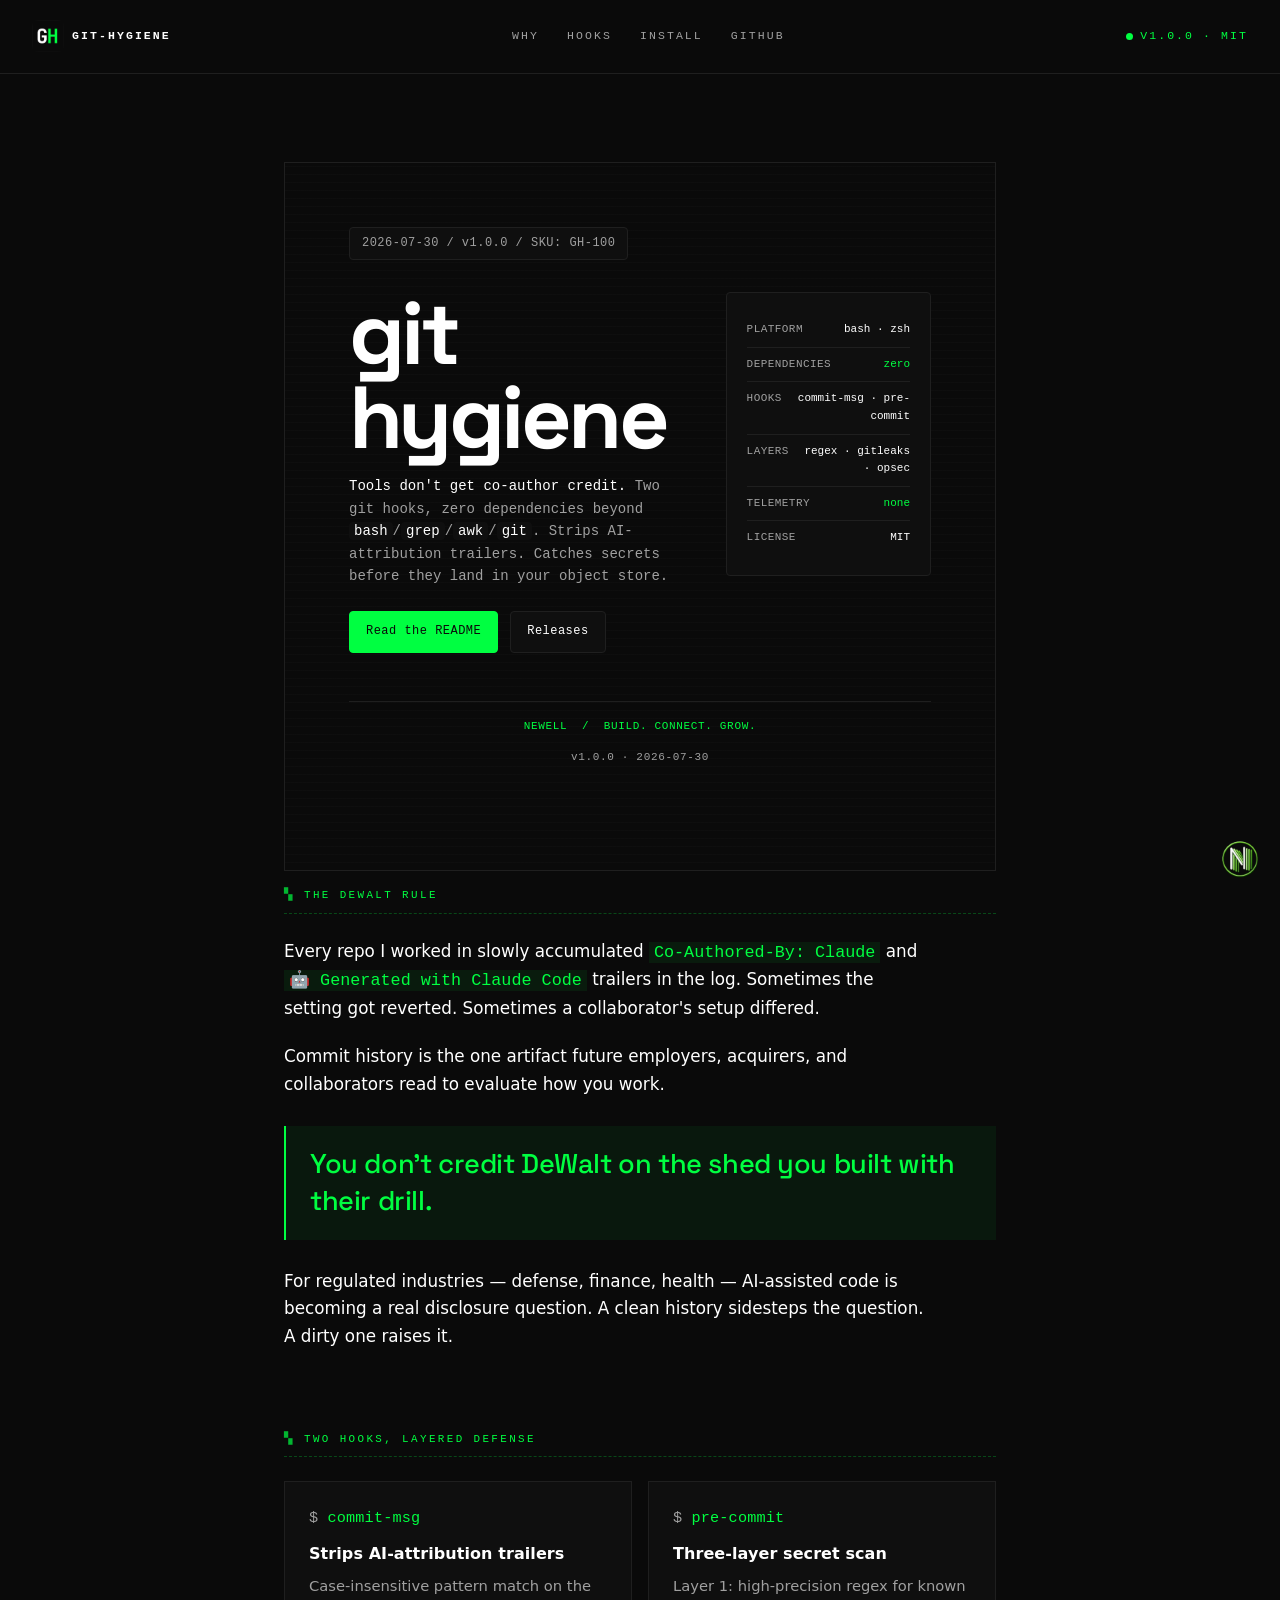
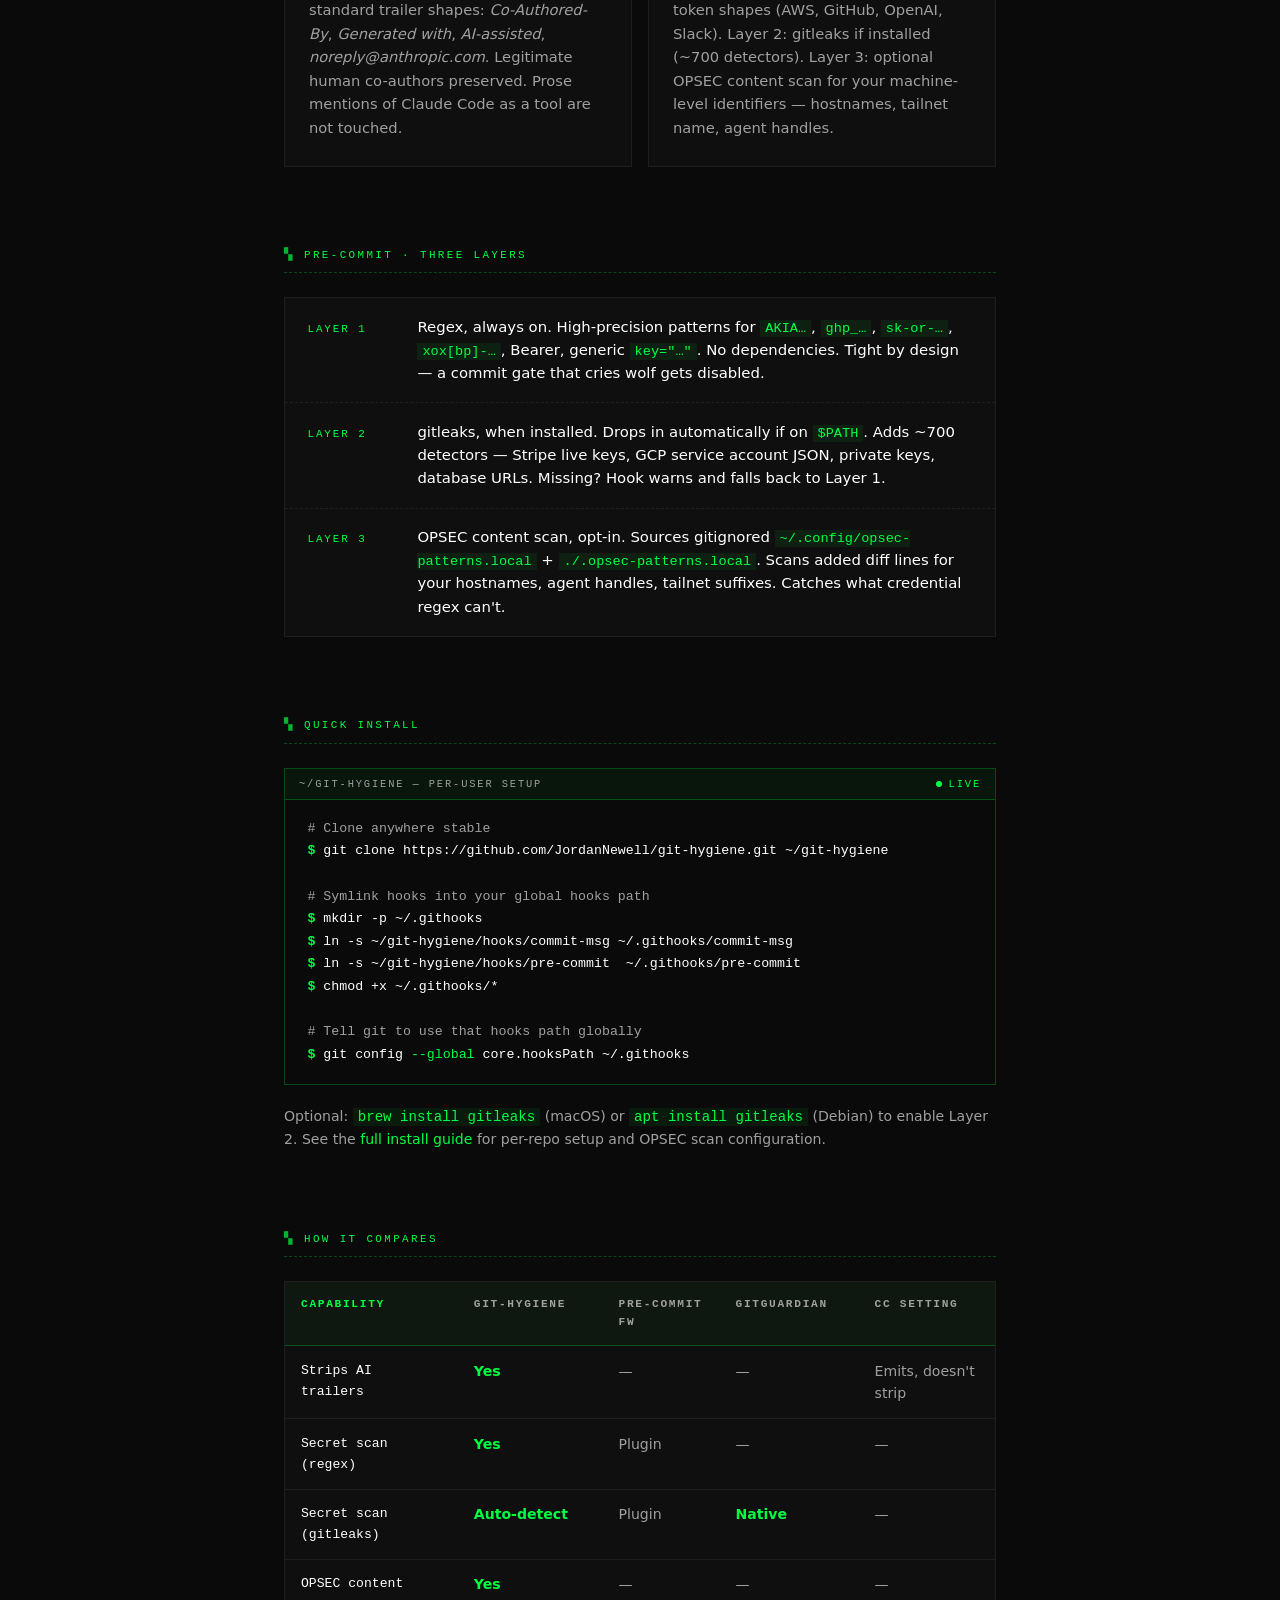
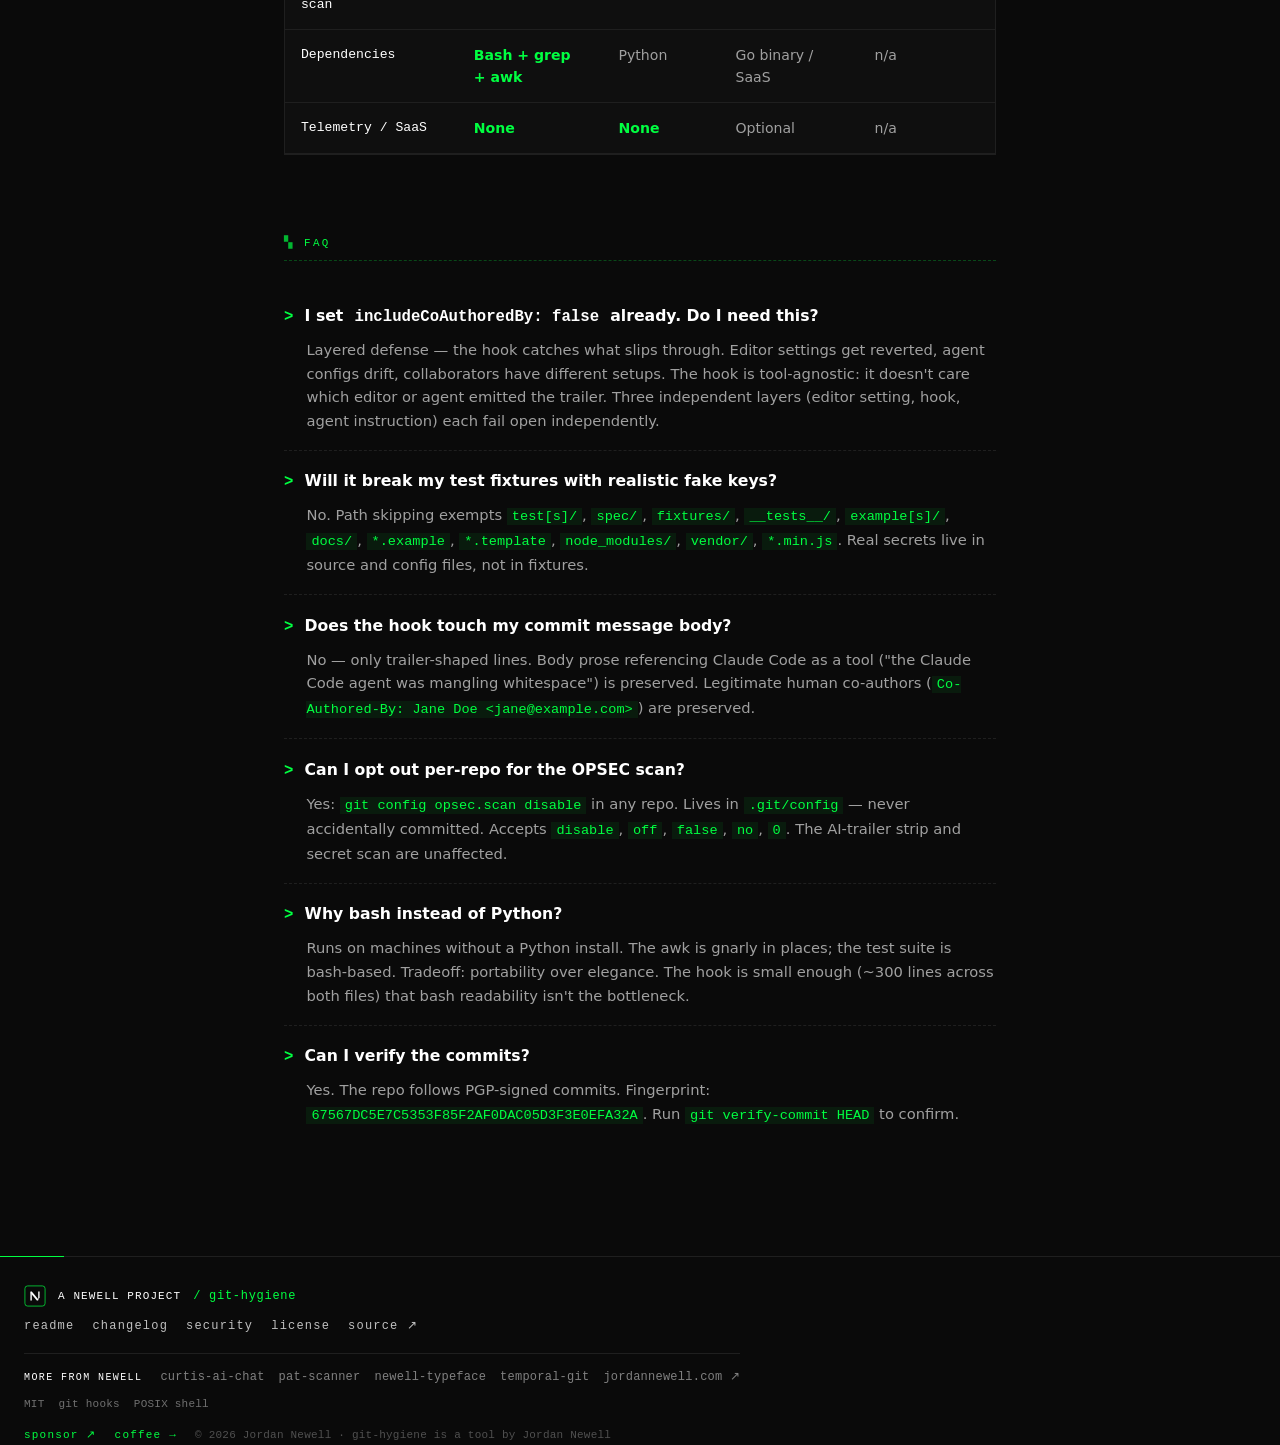
==== commit 5fe24f30: "fix(brand): restore per-letter favicon as menu logo Regression introduced in ef73c42 (footer work) —" ====
--- a/docs/index.html
+++ b/docs/index.html
@@ -596,7 +596,7 @@
 
 <header class="topbar">
   <a href="/" class="brand">
-    <span class="brand-mark">JN</span>
+    <img class="brand-mark" src="assets/favicons/apple-touch-icon.png" alt="git-hygiene" style="width:32px;height:32px;border-radius:6px;vertical-align:middle">
     <span>git-hygiene</span>
   </a>
   <nav>
